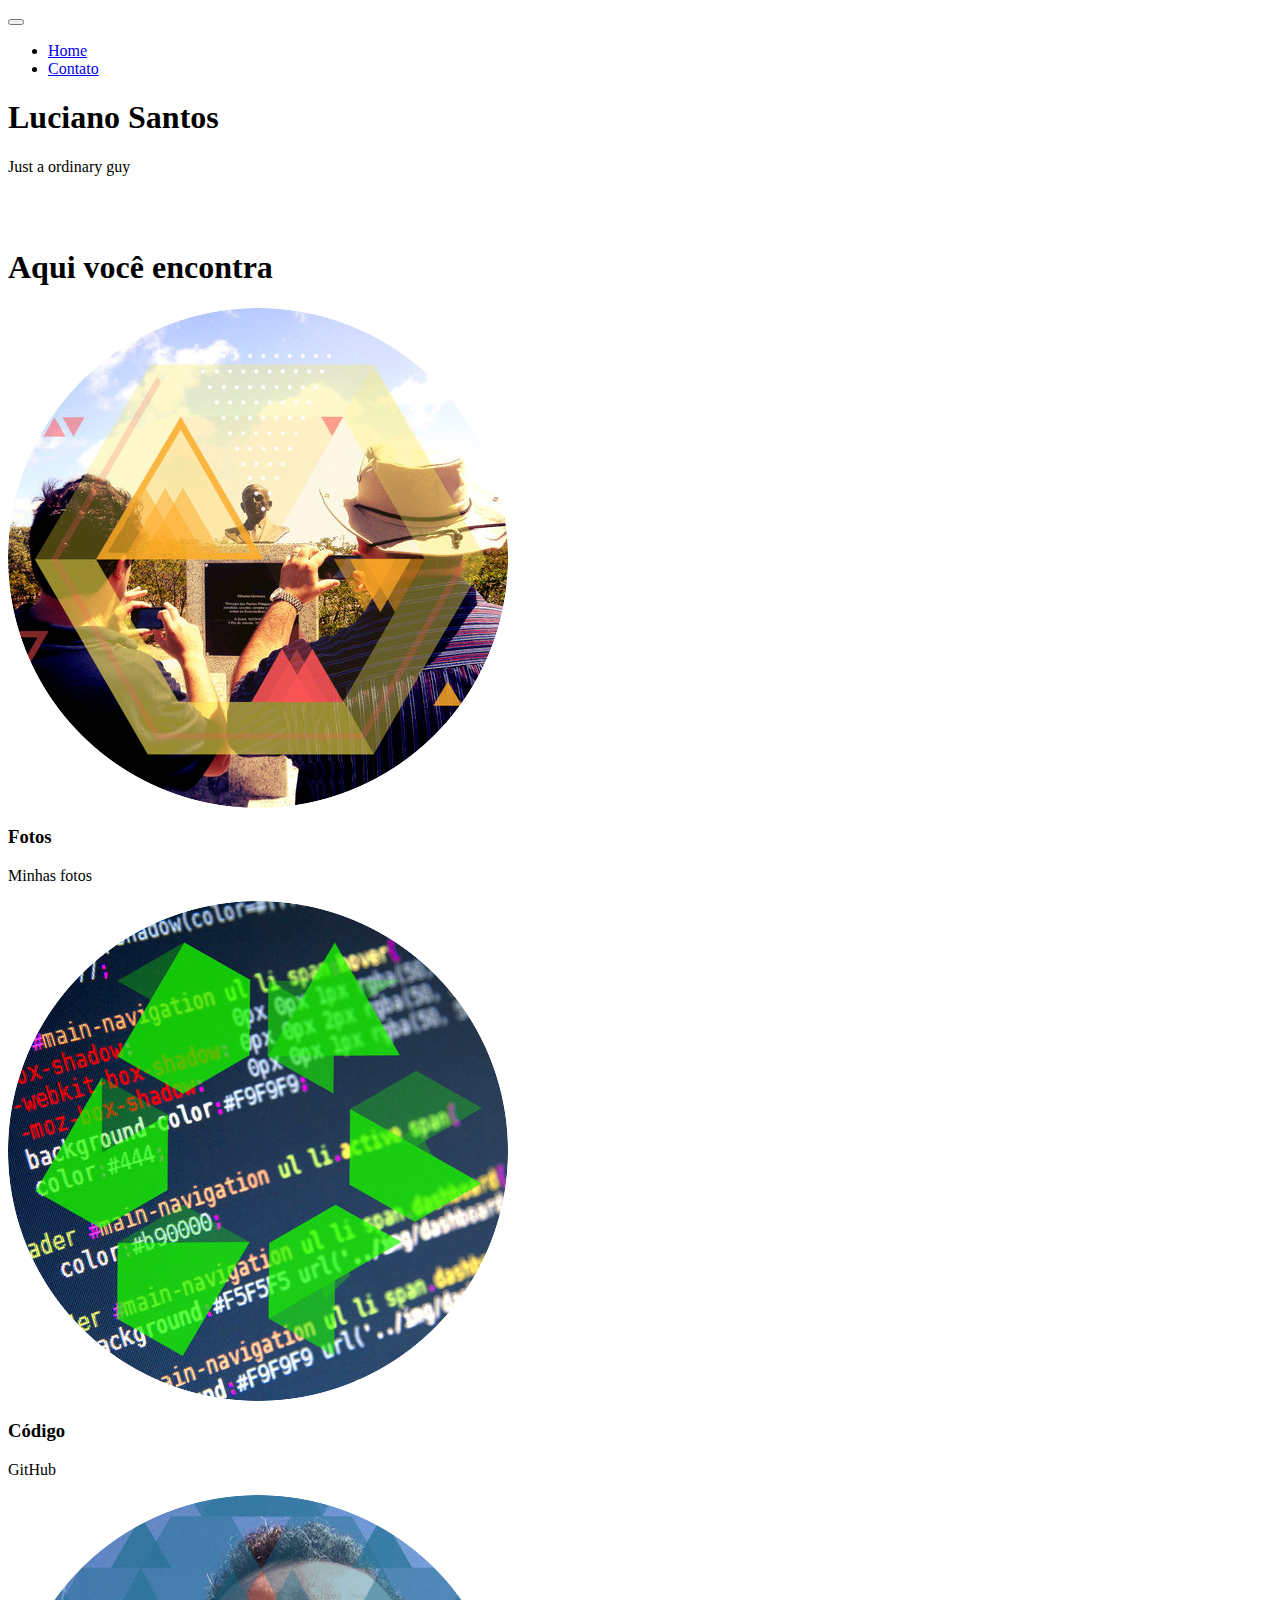
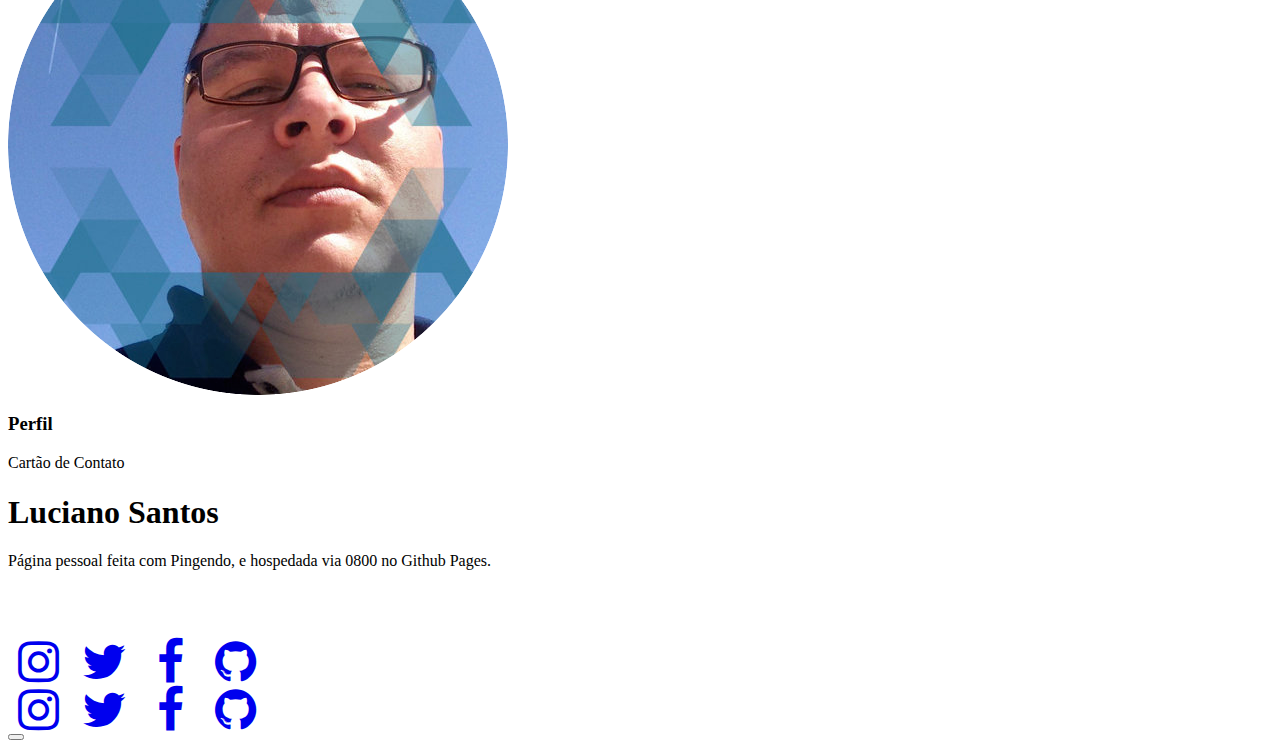
==== index.html @ 1c08dfc4 "Atualizando página" ====
<html><head>
        <meta name="keywords" content="code;html;html5;css3;css;coding;github">
        <meta name="description" content="Minha página pessoal no github">
        <title>GItuhub Pages - Luciano Santos</title>
        <meta charset="utf-8">
        <meta name="viewport" content="width=device-width, initial-scale=1">
        <script type="text/javascript" src="http://cdnjs.cloudflare.com/ajax/libs/jquery/2.0.3/jquery.min.js"></script>
        <script type="text/javascript" src="http://netdna.bootstrapcdn.com/bootstrap/3.3.4/js/bootstrap.min.js"></script>
        <link href="http://cdnjs.cloudflare.com/ajax/libs/font-awesome/4.3.0/css/font-awesome.min.css" rel="stylesheet" type="text/css">
        <link href="main.css" rel="stylesheet" type="text/css">
    </head><body>
        <div class="cover head" id="head-01">
            <div class="navbar navbar-default">
                <div class="container">
                    <div class="navbar-header">
                        <button type="button" class="navbar-toggle" data-toggle="collapse" data-target="#navbar-ex-collapse">
                            <span class="sr-only">Toggle navigation</span>
                            <span class="icon-bar"></span>
                            <span class="icon-bar"></span>
                            <span class="icon-bar"></span>
                        </button>
                        <a class="navbar-brand" href="#"><br></a>
                    </div>
                    <div class="collapse navbar-collapse" id="navbar-ex-collapse">
                        <ul class="nav navbar-nav navbar-right">
                            <li class="home-active" id="head-menu">
                                <a href="http://lucianosds.github.io" target=_self>Home</a>
                            </li>
                            <li id="menu-head" class="contato">
                                <a href="http://about.me/luciano_santos" target=_blank>Contato</a>
                            </li>
                        </ul>
                    </div>
                </div>
            </div>
            <div class="cover-image" style="background-image : url('imgs/head_banner.jpg')"></div>
            <div class="container">
                <div class="row">
                    <div class="col-md-12 text-center">
                        <h1>Luciano Santos</h1>
                        <p>Just a ordinary guy</p>
                        <br>
                        <br>
                    </div>
                </div>
            </div>
        </div>
        <div class="section">
            <div class="container">
                <div class="row">
                    <div class="col-md-12">
                        <h1 class="text-center">Aqui você encontra</h1>
                        <p class="text-center"></p>
                    </div>
                </div>
                <div class="row">
                    <div class="col-md-4">
			<a href="https://instagr.am/lucianosds">                        
			<img src="imgs/photo.png" class="center-block img-circle img-responsive" id="photo"></a>
                        <h3 class="text-center">Fotos</h3>
                        <p class="text-center">Minhas fotos</p>
                    </div>
                    <div class="col-md-4">
			<a href="https://lucianosds.github.io"> 
                        <img src="imgs/code.png" class="center-block img-circle img-responsive"></a>
                        <h3 class="text-center">Código</h3>
                        <p class="text-center">GitHub</p>
                    </div>
                    <div class="col-md-4">
                        <a href="https://about.me/luciano-santos"> 
			<img src="imgs/profile.png" class="center-block img-circle img-responsive"></a>
                        <h3 class="text-center">Perfil</h3>
                        <p class="text-center">Cartão de Contato</p>
                    </div>
                </div>
            </div>
        </div>
        <footer class="footer section" id="footer"> <div class="container"> <div class="row"> <div class="col-sm-6"> <h1>Luciano Santos</h1> <p contenteditable="true">Página pessoal feita com Pingendo, e hospedada via 0800 no Github Pages.</p></div>
	<div class="col-sm-6"> <p class="text-info text-right"> <br><br></p>
		<div class="row"> <div class="col-md-12 hidden-lg hidden-md hidden-sm text-left"> <a href="http://instagr.am/lucianosds"><i class="fa fa-3x fa-fw fa-instagram text-inverse"></i></a> <a href="http://twitter.com/lucianosds"><i class="fa fa-3x fa-fw fa-twitter text-inverse"></i></a> <a href="http://facebook.com/lucianosds"><i class="fa fa-3x fa-fw fa-facebook text-inverse"></i></a> <a href="http://lucianosds.github.io"><i class="fa fa-3x fa-fw fa-github text-inverse"></i></a> </div></div>
		<div class="row"> <div class="col-md-12 hidden-xs text-right"> <a href="http://instagr.am/lucianosds" class="footer"><i class="fa fa-3x fa-fw fa-instagram text-success"></i></a> <a href="http://twitter.com/lucianosds"><i class="fa fa-3x fa-fw fa-twitter text-success"></i></a> <a href="http://facebook.com/lucianosds"><i class="fa fa-3x fa-facebook fa-fw text-success"></i></a> <a href="http://lucianosds.github.io"><i class="fa fa-3x fa-fw fa-github text-success"></i></a> </div></div></div></div></div></footer><div class="cover">
            <div class="navbar navbar-default">
                <div class="container">
                    <div class="navbar-header">
                        <button type="button" class="navbar-toggle" data-toggle="collapse" data-target="#navbar-ex-collapse">
                            <span class="sr-only">Toggle navigation</span>
                            <span class="icon-bar"></span>
                            <span class="icon-bar"></span>
                            <span class="icon-bar"></span>
                        </button>
                    </div>
                    <div class="collapse navbar-collapse" id="navbar-ex-collapse">
                        <ul class="nav navbar-nav navbar-right"></ul>
                    </div>
                </div>
            </div>
            <div class="cover-image"></div>
        </div>
        <div class="section">
            <div class="container">
                <div class="row">
                    <div class="col-md-12"></div>
                </div>
            </div>
        </div>
    

</body></html>
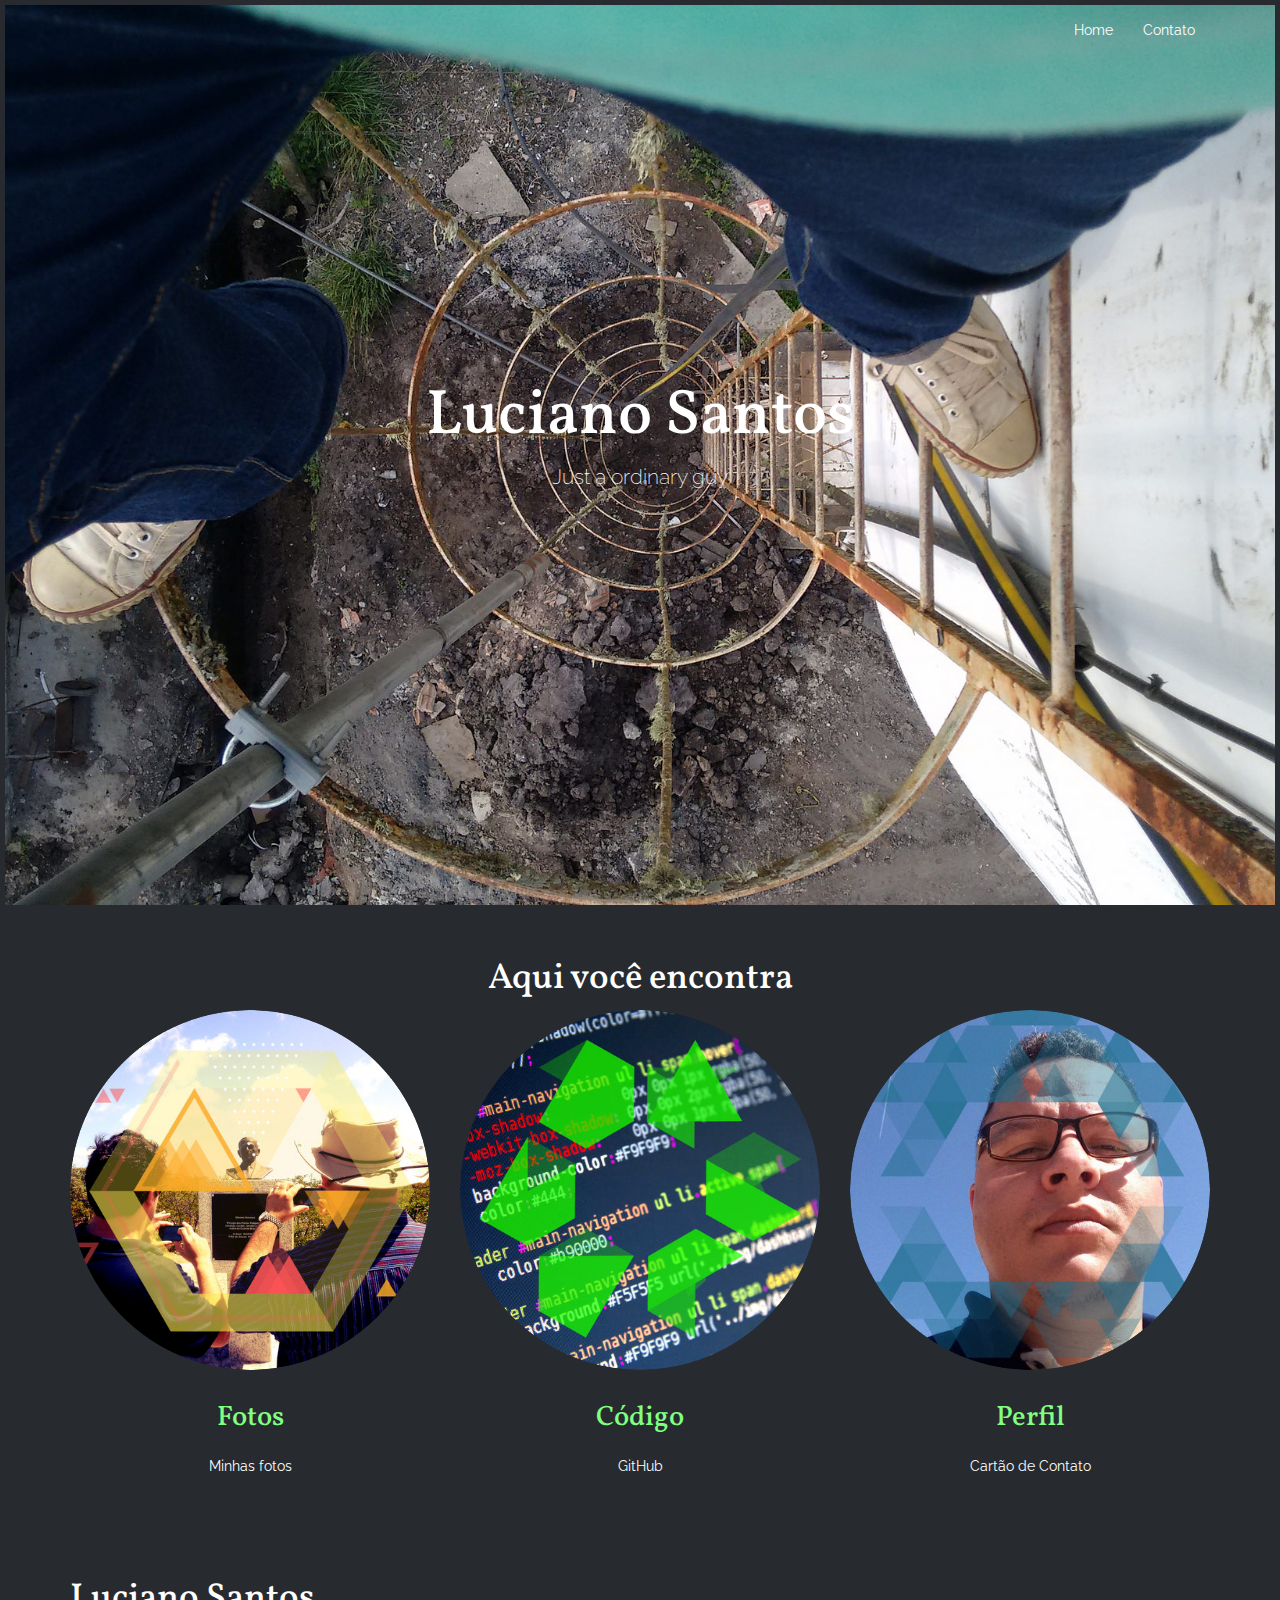
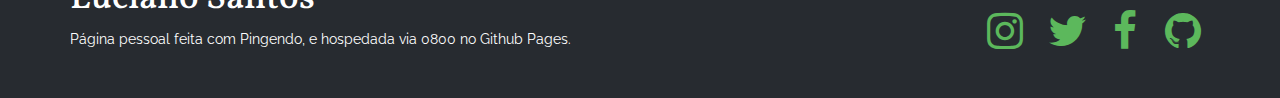
==== commit c1d6454a: "Atualizada  a index" ====
--- a/index.html
+++ b/index.html
@@ -24,10 +24,10 @@
                     <div class="collapse navbar-collapse" id="navbar-ex-collapse">
                         <ul class="nav navbar-nav navbar-right">
                             <li class="home-active" id="head-menu">
-                                <a href="http://lucianosds.github.io" target=_self>Home</a>
+                                <a href="http://lucianosds.github.io" target="_self">Home</a>
                             </li>
                             <li id="menu-head" class="contato">
-                                <a href="http://about.me/luciano_santos" target=_blank>Contato</a>
+                                <a href="http://about.me/luciano_santos" target="_blank">Contato</a>
                             </li>
                         </ul>
                     </div>
@@ -57,52 +57,32 @@
                     <div class="col-md-4">
 			<a href="https://instagr.am/lucianosds">                        
 			<img src="imgs/photo.png" class="center-block img-circle img-responsive" id="photo"></a>
-                        <h3 class="text-center">Fotos</h3>
+                        <h3 class="text-center body-h1" id="h1">Fotos</h3>
                         <p class="text-center">Minhas fotos</p>
                     </div>
                     <div class="col-md-4">
 			<a href="https://lucianosds.github.io"> 
                         <img src="imgs/code.png" class="center-block img-circle img-responsive"></a>
-                        <h3 class="text-center">Código</h3>
+                        <h3 class="text-center body-h1" id="h1">Código</h3>
                         <p class="text-center">GitHub</p>
                     </div>
                     <div class="col-md-4">
                         <a href="https://about.me/luciano-santos"> 
 			<img src="imgs/profile.png" class="center-block img-circle img-responsive"></a>
-                        <h3 class="text-center">Perfil</h3>
+                        <h3 class="text-center body-h1" id="h1">Perfil</h3>
                         <p class="text-center">Cartão de Contato</p>
                     </div>
                 </div>
             </div>
         </div>
-        <footer class="footer section" id="footer"> <div class="container"> <div class="row"> <div class="col-sm-6"> <h1>Luciano Santos</h1> <p contenteditable="true">Página pessoal feita com Pingendo, e hospedada via 0800 no Github Pages.</p></div>
+        
+        <div class="section">
+            <footer class="footer section" id="footer"> <div class="container"> <div class="row"> <div class="col-sm-6"> <h1>Luciano Santos</h1> <p>Página pessoal feita com Pingendo, e hospedada via 0800 no Github Pages.</p></div>
 	<div class="col-sm-6"> <p class="text-info text-right"> <br><br></p>
 		<div class="row"> <div class="col-md-12 hidden-lg hidden-md hidden-sm text-left"> <a href="http://instagr.am/lucianosds"><i class="fa fa-3x fa-fw fa-instagram text-inverse"></i></a> <a href="http://twitter.com/lucianosds"><i class="fa fa-3x fa-fw fa-twitter text-inverse"></i></a> <a href="http://facebook.com/lucianosds"><i class="fa fa-3x fa-fw fa-facebook text-inverse"></i></a> <a href="http://lucianosds.github.io"><i class="fa fa-3x fa-fw fa-github text-inverse"></i></a> </div></div>
-		<div class="row"> <div class="col-md-12 hidden-xs text-right"> <a href="http://instagr.am/lucianosds" class="footer"><i class="fa fa-3x fa-fw fa-instagram text-success"></i></a> <a href="http://twitter.com/lucianosds"><i class="fa fa-3x fa-fw fa-twitter text-success"></i></a> <a href="http://facebook.com/lucianosds"><i class="fa fa-3x fa-facebook fa-fw text-success"></i></a> <a href="http://lucianosds.github.io"><i class="fa fa-3x fa-fw fa-github text-success"></i></a> </div></div></div></div></div></footer><div class="cover">
-            <div class="navbar navbar-default">
-                <div class="container">
-                    <div class="navbar-header">
-                        <button type="button" class="navbar-toggle" data-toggle="collapse" data-target="#navbar-ex-collapse">
-                            <span class="sr-only">Toggle navigation</span>
-                            <span class="icon-bar"></span>
-                            <span class="icon-bar"></span>
-                            <span class="icon-bar"></span>
-                        </button>
-                    </div>
-                    <div class="collapse navbar-collapse" id="navbar-ex-collapse">
-                        <ul class="nav navbar-nav navbar-right"></ul>
-                    </div>
-                </div>
-            </div>
-            <div class="cover-image"></div>
-        </div>
-        <div class="section">
-            <div class="container">
-                <div class="row">
-                    <div class="col-md-12"></div>
-                </div>
-            </div>
+		<div class="row"> <div class="col-md-12 hidden-xs text-right"> <a href="http://instagr.am/lucianosds" class="footer"><i class="fa fa-3x fa-fw fa-instagram text-success"></i></a> <a href="http://twitter.com/lucianosds"><i class="fa fa-3x fa-fw fa-twitter text-success"></i></a> <a href="http://facebook.com/lucianosds"><i class="fa fa-3x fa-facebook fa-fw text-success"></i></a> <a href="http://lucianosds.github.io"><i class="fa fa-3x fa-fw fa-github text-success"></i></a> </div></div></div></div></div></footer>
         </div>
     
 
-</body></html>
+
+</body></html>--- a/main.css
+++ b/main.css
@@ -0,0 +1,6800 @@
+@import url('https://fonts.googleapis.com/css?family=Vollkorn|Raleway');
+/*!
+ * Default theme for Pingendo 
+ * Homepage: http://pingendo.com  
+ * Copyright 2015 Pingendo 
+ * Licensed under MIT 
+ * Based on Bootstrap v3.3.4
+*/
+/* Add custom CSS classes here 
+ * 
+ * img {
+ *   box-shadow : 0px 0px 10px black !important;
+ * }
+*/
+/*! normalize.css v3.0.2 | MIT License | git.io/normalize */
+html {
+  font-family: sans-serif;
+  -ms-text-size-adjust: 100%;
+  -webkit-text-size-adjust: 100%;
+}
+body {
+  margin: 0;
+}
+article,
+aside,
+details,
+figcaption,
+figure,
+footer,
+header,
+hgroup,
+main,
+menu,
+nav,
+section,
+summary {
+  display: block;
+}
+audio,
+canvas,
+progress,
+video {
+  display: inline-block;
+  vertical-align: baseline;
+}
+audio:not([controls]) {
+  display: none;
+  height: 0;
+}
+[hidden],
+template {
+  display: none;
+}
+a {
+  background-color: transparent;
+}
+a:active,
+a:hover {
+  outline: 0;
+}
+abbr[title] {
+  border-bottom: 1px dotted;
+}
+b,
+strong {
+  font-weight: bold;
+}
+dfn {
+  font-style: italic;
+}
+h1 {
+  font-size: 2em;
+  margin: 0.67em 0;
+}
+mark {
+  background: #ff0;
+  color: #000;
+}
+small {
+  font-size: 80%;
+}
+sub,
+sup {
+  font-size: 75%;
+  line-height: 0;
+  position: relative;
+  vertical-align: baseline;
+}
+sup {
+  top: -0.5em;
+}
+sub {
+  bottom: -0.25em;
+}
+img {
+  border: 0;
+}
+svg:not(:root) {
+  overflow: hidden;
+}
+figure {
+  margin: 1em 40px;
+}
+hr {
+  -moz-box-sizing: content-box;
+  box-sizing: content-box;
+  height: 0;
+}
+pre {
+  overflow: auto;
+}
+code,
+kbd,
+pre,
+samp {
+  font-family: monospace, monospace;
+  font-size: 1em;
+}
+button,
+input,
+optgroup,
+select,
+textarea {
+  color: inherit;
+  font: inherit;
+  margin: 0;
+}
+button {
+  overflow: visible;
+}
+button,
+select {
+  text-transform: none;
+}
+button,
+html input[type="button"],
+input[type="reset"],
+input[type="submit"] {
+  -webkit-appearance: button;
+  cursor: pointer;
+}
+button[disabled],
+html input[disabled] {
+  cursor: default;
+}
+button::-moz-focus-inner,
+input::-moz-focus-inner {
+  border: 0;
+  padding: 0;
+}
+input {
+  line-height: normal;
+}
+input[type="checkbox"],
+input[type="radio"] {
+  box-sizing: border-box;
+  padding: 0;
+}
+input[type="number"]::-webkit-inner-spin-button,
+input[type="number"]::-webkit-outer-spin-button {
+  height: auto;
+}
+input[type="search"] {
+  -webkit-appearance: textfield;
+  -moz-box-sizing: content-box;
+  -webkit-box-sizing: content-box;
+  box-sizing: content-box;
+}
+input[type="search"]::-webkit-search-cancel-button,
+input[type="search"]::-webkit-search-decoration {
+  -webkit-appearance: none;
+}
+fieldset {
+  border: 1px solid #c0c0c0;
+  margin: 0 2px;
+  padding: 0.35em 0.625em 0.75em;
+}
+legend {
+  border: 0;
+  padding: 0;
+}
+textarea {
+  overflow: auto;
+}
+optgroup {
+  font-weight: bold;
+}
+table {
+  border-collapse: collapse;
+  border-spacing: 0;
+}
+td,
+th {
+  padding: 0;
+}
+/*! Source: https://github.com/h5bp/html5-boilerplate/blob/master/src/css/main.css */
+@media print {
+  *,
+  *:before,
+  *:after {
+    background: transparent !important;
+    color: #000 !important;
+    box-shadow: none !important;
+    text-shadow: none !important;
+  }
+  a,
+  a:visited {
+    text-decoration: underline;
+  }
+  a[href]:after {
+    content: " (" attr(href) ")";
+  }
+  abbr[title]:after {
+    content: " (" attr(title) ")";
+  }
+  a[href^="#"]:after,
+  a[href^="javascript:"]:after {
+    content: "";
+  }
+  pre,
+  blockquote {
+    border: 1px solid #999;
+    page-break-inside: avoid;
+  }
+  thead {
+    display: table-header-group;
+  }
+  tr,
+  img {
+    page-break-inside: avoid;
+  }
+  img {
+    max-width: 100% !important;
+  }
+  p,
+  h2,
+  h3 {
+    orphans: 3;
+    widows: 3;
+  }
+  h2,
+  h3 {
+    page-break-after: avoid;
+  }
+  select {
+    background: #fff !important;
+  }
+  .navbar {
+    display: none;
+  }
+  .btn > .caret,
+  .dropup > .btn > .caret {
+    border-top-color: #000 !important;
+  }
+  .label {
+    border: 1px solid #000;
+  }
+  .table {
+    border-collapse: collapse !important;
+  }
+  .table td,
+  .table th {
+    background-color: #fff !important;
+  }
+  .table-bordered th,
+  .table-bordered td {
+    border: 1px solid #ddd !important;
+  }
+}
+@font-face {
+  font-family: 'Glyphicons Halflings';
+  src: url('../fonts/glyphicons-halflings-regular.eot');
+  src: url('../fonts/glyphicons-halflings-regular.eot?#iefix') format('embedded-opentype'), url('../fonts/glyphicons-halflings-regular.woff2') format('woff2'), url('../fonts/glyphicons-halflings-regular.woff') format('woff'), url('../fonts/glyphicons-halflings-regular.ttf') format('truetype'), url('../fonts/glyphicons-halflings-regular.svg#glyphicons_halflingsregular') format('svg');
+}
+.glyphicon {
+  position: relative;
+  top: 1px;
+  display: inline-block;
+  font-family: 'Glyphicons Halflings';
+  font-style: normal;
+  font-weight: normal;
+  line-height: 1;
+  -webkit-font-smoothing: antialiased;
+  -moz-osx-font-smoothing: grayscale;
+}
+.glyphicon-asterisk:before {
+  content: "\2a";
+}
+.glyphicon-plus:before {
+  content: "\2b";
+}
+.glyphicon-euro:before,
+.glyphicon-eur:before {
+  content: "\20ac";
+}
+.glyphicon-minus:before {
+  content: "\2212";
+}
+.glyphicon-cloud:before {
+  content: "\2601";
+}
+.glyphicon-envelope:before {
+  content: "\2709";
+}
+.glyphicon-pencil:before {
+  content: "\270f";
+}
+.glyphicon-glass:before {
+  content: "\e001";
+}
+.glyphicon-music:before {
+  content: "\e002";
+}
+.glyphicon-search:before {
+  content: "\e003";
+}
+.glyphicon-heart:before {
+  content: "\e005";
+}
+.glyphicon-star:before {
+  content: "\e006";
+}
+.glyphicon-star-empty:before {
+  content: "\e007";
+}
+.glyphicon-user:before {
+  content: "\e008";
+}
+.glyphicon-film:before {
+  content: "\e009";
+}
+.glyphicon-th-large:before {
+  content: "\e010";
+}
+.glyphicon-th:before {
+  content: "\e011";
+}
+.glyphicon-th-list:before {
+  content: "\e012";
+}
+.glyphicon-ok:before {
+  content: "\e013";
+}
+.glyphicon-remove:before {
+  content: "\e014";
+}
+.glyphicon-zoom-in:before {
+  content: "\e015";
+}
+.glyphicon-zoom-out:before {
+  content: "\e016";
+}
+.glyphicon-off:before {
+  content: "\e017";
+}
+.glyphicon-signal:before {
+  content: "\e018";
+}
+.glyphicon-cog:before {
+  content: "\e019";
+}
+.glyphicon-trash:before {
+  content: "\e020";
+}
+.glyphicon-home:before {
+  content: "\e021";
+}
+.glyphicon-file:before {
+  content: "\e022";
+}
+.glyphicon-time:before {
+  content: "\e023";
+}
+.glyphicon-road:before {
+  content: "\e024";
+}
+.glyphicon-download-alt:before {
+  content: "\e025";
+}
+.glyphicon-download:before {
+  content: "\e026";
+}
+.glyphicon-upload:before {
+  content: "\e027";
+}
+.glyphicon-inbox:before {
+  content: "\e028";
+}
+.glyphicon-play-circle:before {
+  content: "\e029";
+}
+.glyphicon-repeat:before {
+  content: "\e030";
+}
+.glyphicon-refresh:before {
+  content: "\e031";
+}
+.glyphicon-list-alt:before {
+  content: "\e032";
+}
+.glyphicon-lock:before {
+  content: "\e033";
+}
+.glyphicon-flag:before {
+  content: "\e034";
+}
+.glyphicon-headphones:before {
+  content: "\e035";
+}
+.glyphicon-volume-off:before {
+  content: "\e036";
+}
+.glyphicon-volume-down:before {
+  content: "\e037";
+}
+.glyphicon-volume-up:before {
+  content: "\e038";
+}
+.glyphicon-qrcode:before {
+  content: "\e039";
+}
+.glyphicon-barcode:before {
+  content: "\e040";
+}
+.glyphicon-tag:before {
+  content: "\e041";
+}
+.glyphicon-tags:before {
+  content: "\e042";
+}
+.glyphicon-book:before {
+  content: "\e043";
+}
+.glyphicon-bookmark:before {
+  content: "\e044";
+}
+.glyphicon-print:before {
+  content: "\e045";
+}
+.glyphicon-camera:before {
+  content: "\e046";
+}
+.glyphicon-font:before {
+  content: "\e047";
+}
+.glyphicon-bold:before {
+  content: "\e048";
+}
+.glyphicon-italic:before {
+  content: "\e049";
+}
+.glyphicon-text-height:before {
+  content: "\e050";
+}
+.glyphicon-text-width:before {
+  content: "\e051";
+}
+.glyphicon-align-left:before {
+  content: "\e052";
+}
+.glyphicon-align-center:before {
+  content: "\e053";
+}
+.glyphicon-align-right:before {
+  content: "\e054";
+}
+.glyphicon-align-justify:before {
+  content: "\e055";
+}
+.glyphicon-list:before {
+  content: "\e056";
+}
+.glyphicon-indent-left:before {
+  content: "\e057";
+}
+.glyphicon-indent-right:before {
+  content: "\e058";
+}
+.glyphicon-facetime-video:before {
+  content: "\e059";
+}
+.glyphicon-picture:before {
+  content: "\e060";
+}
+.glyphicon-map-marker:before {
+  content: "\e062";
+}
+.glyphicon-adjust:before {
+  content: "\e063";
+}
+.glyphicon-tint:before {
+  content: "\e064";
+}
+.glyphicon-edit:before {
+  content: "\e065";
+}
+.glyphicon-share:before {
+  content: "\e066";
+}
+.glyphicon-check:before {
+  content: "\e067";
+}
+.glyphicon-move:before {
+  content: "\e068";
+}
+.glyphicon-step-backward:before {
+  content: "\e069";
+}
+.glyphicon-fast-backward:before {
+  content: "\e070";
+}
+.glyphicon-backward:before {
+  content: "\e071";
+}
+.glyphicon-play:before {
+  content: "\e072";
+}
+.glyphicon-pause:before {
+  content: "\e073";
+}
+.glyphicon-stop:before {
+  content: "\e074";
+}
+.glyphicon-forward:before {
+  content: "\e075";
+}
+.glyphicon-fast-forward:before {
+  content: "\e076";
+}
+.glyphicon-step-forward:before {
+  content: "\e077";
+}
+.glyphicon-eject:before {
+  content: "\e078";
+}
+.glyphicon-chevron-left:before {
+  content: "\e079";
+}
+.glyphicon-chevron-right:before {
+  content: "\e080";
+}
+.glyphicon-plus-sign:before {
+  content: "\e081";
+}
+.glyphicon-minus-sign:before {
+  content: "\e082";
+}
+.glyphicon-remove-sign:before {
+  content: "\e083";
+}
+.glyphicon-ok-sign:before {
+  content: "\e084";
+}
+.glyphicon-question-sign:before {
+  content: "\e085";
+}
+.glyphicon-info-sign:before {
+  content: "\e086";
+}
+.glyphicon-screenshot:before {
+  content: "\e087";
+}
+.glyphicon-remove-circle:before {
+  content: "\e088";
+}
+.glyphicon-ok-circle:before {
+  content: "\e089";
+}
+.glyphicon-ban-circle:before {
+  content: "\e090";
+}
+.glyphicon-arrow-left:before {
+  content: "\e091";
+}
+.glyphicon-arrow-right:before {
+  content: "\e092";
+}
+.glyphicon-arrow-up:before {
+  content: "\e093";
+}
+.glyphicon-arrow-down:before {
+  content: "\e094";
+}
+.glyphicon-share-alt:before {
+  content: "\e095";
+}
+.glyphicon-resize-full:before {
+  content: "\e096";
+}
+.glyphicon-resize-small:before {
+  content: "\e097";
+}
+.glyphicon-exclamation-sign:before {
+  content: "\e101";
+}
+.glyphicon-gift:before {
+  content: "\e102";
+}
+.glyphicon-leaf:before {
+  content: "\e103";
+}
+.glyphicon-fire:before {
+  content: "\e104";
+}
+.glyphicon-eye-open:before {
+  content: "\e105";
+}
+.glyphicon-eye-close:before {
+  content: "\e106";
+}
+.glyphicon-warning-sign:before {
+  content: "\e107";
+}
+.glyphicon-plane:before {
+  content: "\e108";
+}
+.glyphicon-calendar:before {
+  content: "\e109";
+}
+.glyphicon-random:before {
+  content: "\e110";
+}
+.glyphicon-comment:before {
+  content: "\e111";
+}
+.glyphicon-magnet:before {
+  content: "\e112";
+}
+.glyphicon-chevron-up:before {
+  content: "\e113";
+}
+.glyphicon-chevron-down:before {
+  content: "\e114";
+}
+.glyphicon-retweet:before {
+  content: "\e115";
+}
+.glyphicon-shopping-cart:before {
+  content: "\e116";
+}
+.glyphicon-folder-close:before {
+  content: "\e117";
+}
+.glyphicon-folder-open:before {
+  content: "\e118";
+}
+.glyphicon-resize-vertical:before {
+  content: "\e119";
+}
+.glyphicon-resize-horizontal:before {
+  content: "\e120";
+}
+.glyphicon-hdd:before {
+  content: "\e121";
+}
+.glyphicon-bullhorn:before {
+  content: "\e122";
+}
+.glyphicon-bell:before {
+  content: "\e123";
+}
+.glyphicon-certificate:before {
+  content: "\e124";
+}
+.glyphicon-thumbs-up:before {
+  content: "\e125";
+}
+.glyphicon-thumbs-down:before {
+  content: "\e126";
+}
+.glyphicon-hand-right:before {
+  content: "\e127";
+}
+.glyphicon-hand-left:before {
+  content: "\e128";
+}
+.glyphicon-hand-up:before {
+  content: "\e129";
+}
+.glyphicon-hand-down:before {
+  content: "\e130";
+}
+.glyphicon-circle-arrow-right:before {
+  content: "\e131";
+}
+.glyphicon-circle-arrow-left:before {
+  content: "\e132";
+}
+.glyphicon-circle-arrow-up:before {
+  content: "\e133";
+}
+.glyphicon-circle-arrow-down:before {
+  content: "\e134";
+}
+.glyphicon-globe:before {
+  content: "\e135";
+}
+.glyphicon-wrench:before {
+  content: "\e136";
+}
+.glyphicon-tasks:before {
+  content: "\e137";
+}
+.glyphicon-filter:before {
+  content: "\e138";
+}
+.glyphicon-briefcase:before {
+  content: "\e139";
+}
+.glyphicon-fullscreen:before {
+  content: "\e140";
+}
+.glyphicon-dashboard:before {
+  content: "\e141";
+}
+.glyphicon-paperclip:before {
+  content: "\e142";
+}
+.glyphicon-heart-empty:before {
+  content: "\e143";
+}
+.glyphicon-link:before {
+  content: "\e144";
+}
+.glyphicon-phone:before {
+  content: "\e145";
+}
+.glyphicon-pushpin:before {
+  content: "\e146";
+}
+.glyphicon-usd:before {
+  content: "\e148";
+}
+.glyphicon-gbp:before {
+  content: "\e149";
+}
+.glyphicon-sort:before {
+  content: "\e150";
+}
+.glyphicon-sort-by-alphabet:before {
+  content: "\e151";
+}
+.glyphicon-sort-by-alphabet-alt:before {
+  content: "\e152";
+}
+.glyphicon-sort-by-order:before {
+  content: "\e153";
+}
+.glyphicon-sort-by-order-alt:before {
+  content: "\e154";
+}
+.glyphicon-sort-by-attributes:before {
+  content: "\e155";
+}
+.glyphicon-sort-by-attributes-alt:before {
+  content: "\e156";
+}
+.glyphicon-unchecked:before {
+  content: "\e157";
+}
+.glyphicon-expand:before {
+  content: "\e158";
+}
+.glyphicon-collapse-down:before {
+  content: "\e159";
+}
+.glyphicon-collapse-up:before {
+  content: "\e160";
+}
+.glyphicon-log-in:before {
+  content: "\e161";
+}
+.glyphicon-flash:before {
+  content: "\e162";
+}
+.glyphicon-log-out:before {
+  content: "\e163";
+}
+.glyphicon-new-window:before {
+  content: "\e164";
+}
+.glyphicon-record:before {
+  content: "\e165";
+}
+.glyphicon-save:before {
+  content: "\e166";
+}
+.glyphicon-open:before {
+  content: "\e167";
+}
+.glyphicon-saved:before {
+  content: "\e168";
+}
+.glyphicon-import:before {
+  content: "\e169";
+}
+.glyphicon-export:before {
+  content: "\e170";
+}
+.glyphicon-send:before {
+  content: "\e171";
+}
+.glyphicon-floppy-disk:before {
+  content: "\e172";
+}
+.glyphicon-floppy-saved:before {
+  content: "\e173";
+}
+.glyphicon-floppy-remove:before {
+  content: "\e174";
+}
+.glyphicon-floppy-save:before {
+  content: "\e175";
+}
+.glyphicon-floppy-open:before {
+  content: "\e176";
+}
+.glyphicon-credit-card:before {
+  content: "\e177";
+}
+.glyphicon-transfer:before {
+  content: "\e178";
+}
+.glyphicon-cutlery:before {
+  content: "\e179";
+}
+.glyphicon-header:before {
+  content: "\e180";
+}
+.glyphicon-compressed:before {
+  content: "\e181";
+}
+.glyphicon-earphone:before {
+  content: "\e182";
+}
+.glyphicon-phone-alt:before {
+  content: "\e183";
+}
+.glyphicon-tower:before {
+  content: "\e184";
+}
+.glyphicon-stats:before {
+  content: "\e185";
+}
+.glyphicon-sd-video:before {
+  content: "\e186";
+}
+.glyphicon-hd-video:before {
+  content: "\e187";
+}
+.glyphicon-subtitles:before {
+  content: "\e188";
+}
+.glyphicon-sound-stereo:before {
+  content: "\e189";
+}
+.glyphicon-sound-dolby:before {
+  content: "\e190";
+}
+.glyphicon-sound-5-1:before {
+  content: "\e191";
+}
+.glyphicon-sound-6-1:before {
+  content: "\e192";
+}
+.glyphicon-sound-7-1:before {
+  content: "\e193";
+}
+.glyphicon-copyright-mark:before {
+  content: "\e194";
+}
+.glyphicon-registration-mark:before {
+  content: "\e195";
+}
+.glyphicon-cloud-download:before {
+  content: "\e197";
+}
+.glyphicon-cloud-upload:before {
+  content: "\e198";
+}
+.glyphicon-tree-conifer:before {
+  content: "\e199";
+}
+.glyphicon-tree-deciduous:before {
+  content: "\e200";
+}
+.glyphicon-cd:before {
+  content: "\e201";
+}
+.glyphicon-save-file:before {
+  content: "\e202";
+}
+.glyphicon-open-file:before {
+  content: "\e203";
+}
+.glyphicon-level-up:before {
+  content: "\e204";
+}
+.glyphicon-copy:before {
+  content: "\e205";
+}
+.glyphicon-paste:before {
+  content: "\e206";
+}
+.glyphicon-alert:before {
+  content: "\e209";
+}
+.glyphicon-equalizer:before {
+  content: "\e210";
+}
+.glyphicon-king:before {
+  content: "\e211";
+}
+.glyphicon-queen:before {
+  content: "\e212";
+}
+.glyphicon-pawn:before {
+  content: "\e213";
+}
+.glyphicon-bishop:before {
+  content: "\e214";
+}
+.glyphicon-knight:before {
+  content: "\e215";
+}
+.glyphicon-baby-formula:before {
+  content: "\e216";
+}
+.glyphicon-tent:before {
+  content: "\26fa";
+}
+.glyphicon-blackboard:before {
+  content: "\e218";
+}
+.glyphicon-bed:before {
+  content: "\e219";
+}
+.glyphicon-apple:before {
+  content: "\f8ff";
+}
+.glyphicon-erase:before {
+  content: "\e221";
+}
+.glyphicon-hourglass:before {
+  content: "\231b";
+}
+.glyphicon-lamp:before {
+  content: "\e223";
+}
+.glyphicon-duplicate:before {
+  content: "\e224";
+}
+.glyphicon-piggy-bank:before {
+  content: "\e225";
+}
+.glyphicon-scissors:before {
+  content: "\e226";
+}
+.glyphicon-bitcoin:before {
+  content: "\e227";
+}
+.glyphicon-btc:before {
+  content: "\e227";
+}
+.glyphicon-xbt:before {
+  content: "\e227";
+}
+.glyphicon-yen:before {
+  content: "\00a5";
+}
+.glyphicon-jpy:before {
+  content: "\00a5";
+}
+.glyphicon-ruble:before {
+  content: "\20bd";
+}
+.glyphicon-rub:before {
+  content: "\20bd";
+}
+.glyphicon-scale:before {
+  content: "\e230";
+}
+.glyphicon-ice-lolly:before {
+  content: "\e231";
+}
+.glyphicon-ice-lolly-tasted:before {
+  content: "\e232";
+}
+.glyphicon-education:before {
+  content: "\e233";
+}
+.glyphicon-option-horizontal:before {
+  content: "\e234";
+}
+.glyphicon-option-vertical:before {
+  content: "\e235";
+}
+.glyphicon-menu-hamburger:before {
+  content: "\e236";
+}
+.glyphicon-modal-window:before {
+  content: "\e237";
+}
+.glyphicon-oil:before {
+  content: "\e238";
+}
+.glyphicon-grain:before {
+  content: "\e239";
+}
+.glyphicon-sunglasses:before {
+  content: "\e240";
+}
+.glyphicon-text-size:before {
+  content: "\e241";
+}
+.glyphicon-text-color:before {
+  content: "\e242";
+}
+.glyphicon-text-background:before {
+  content: "\e243";
+}
+.glyphicon-object-align-top:before {
+  content: "\e244";
+}
+.glyphicon-object-align-bottom:before {
+  content: "\e245";
+}
+.glyphicon-object-align-horizontal:before {
+  content: "\e246";
+}
+.glyphicon-object-align-left:before {
+  content: "\e247";
+}
+.glyphicon-object-align-vertical:before {
+  content: "\e248";
+}
+.glyphicon-object-align-right:before {
+  content: "\e249";
+}
+.glyphicon-triangle-right:before {
+  content: "\e250";
+}
+.glyphicon-triangle-left:before {
+  content: "\e251";
+}
+.glyphicon-triangle-bottom:before {
+  content: "\e252";
+}
+.glyphicon-triangle-top:before {
+  content: "\e253";
+}
+.glyphicon-console:before {
+  content: "\e254";
+}
+.glyphicon-superscript:before {
+  content: "\e255";
+}
+.glyphicon-subscript:before {
+  content: "\e256";
+}
+.glyphicon-menu-left:before {
+  content: "\e257";
+}
+.glyphicon-menu-right:before {
+  content: "\e258";
+}
+.glyphicon-menu-down:before {
+  content: "\e259";
+}
+.glyphicon-menu-up:before {
+  content: "\e260";
+}
+* {
+  -webkit-box-sizing: border-box;
+  -moz-box-sizing: border-box;
+  box-sizing: border-box;
+}
+*:before,
+*:after {
+  -webkit-box-sizing: border-box;
+  -moz-box-sizing: border-box;
+  box-sizing: border-box;
+}
+html {
+  font-size: 10px;
+  -webkit-tap-highlight-color: rgba(0, 0, 0, 0);
+}
+body {
+  font-family: Raleway;
+  font-size: 14px;
+  line-height: 1.42857143;
+  color: #ffffff;
+  background-color: #272b30;
+}
+input,
+button,
+select,
+textarea {
+  font-family: inherit;
+  font-size: inherit;
+  line-height: inherit;
+}
+a {
+  color: #ff851b;
+  text-decoration: none;
+}
+a:hover,
+a:focus {
+  color: #ce6000;
+  text-decoration: underline;
+}
+a:focus {
+  outline: thin dotted;
+  outline: 5px auto -webkit-focus-ring-color;
+  outline-offset: -2px;
+}
+figure {
+  margin: 0;
+}
+img {
+  vertical-align: middle;
+}
+.img-responsive,
+.thumbnail > img,
+.thumbnail a > img,
+.carousel-inner > .item > img,
+.carousel-inner > .item > a > img {
+  display: block;
+  max-width: 100%;
+  height: auto;
+}
+.img-rounded {
+  border-radius: 5px;
+}
+.img-thumbnail {
+  padding: 4px;
+  line-height: 1.42857143;
+  background-color: #272b30;
+  border: 1px solid #dddddd;
+  border-radius: 4px;
+  -webkit-transition: all 0.2s ease-in-out;
+  -o-transition: all 0.2s ease-in-out;
+  transition: all 0.2s ease-in-out;
+  display: inline-block;
+  max-width: 100%;
+  height: auto;
+}
+.img-circle {
+  border-radius: 50%;
+}
+hr {
+  margin-top: 20px;
+  margin-bottom: 20px;
+  border: 0;
+  border-top: 1px solid #eeeeee;
+}
+.sr-only {
+  position: absolute;
+  width: 1px;
+  height: 1px;
+  margin: -1px;
+  padding: 0;
+  overflow: hidden;
+  clip: rect(0, 0, 0, 0);
+  border: 0;
+}
+.sr-only-focusable:active,
+.sr-only-focusable:focus {
+  position: static;
+  width: auto;
+  height: auto;
+  margin: 0;
+  overflow: visible;
+  clip: auto;
+}
+[role="button"] {
+  cursor: pointer;
+}
+h1,
+h2,
+h3,
+h4,
+h5,
+h6,
+.h1,
+.h2,
+.h3,
+.h4,
+.h5,
+.h6 {
+  font-family: Vollkorn;
+  font-weight: 500;
+  line-height: 1.1;
+  color: inherit;
+}
+h1 small,
+h2 small,
+h3 small,
+h4 small,
+h5 small,
+h6 small,
+.h1 small,
+.h2 small,
+.h3 small,
+.h4 small,
+.h5 small,
+.h6 small,
+h1 .small,
+h2 .small,
+h3 .small,
+h4 .small,
+h5 .small,
+h6 .small,
+.h1 .small,
+.h2 .small,
+.h3 .small,
+.h4 .small,
+.h5 .small,
+.h6 .small {
+  font-weight: normal;
+  line-height: 1;
+  color: #777777;
+}
+h1,
+.h1,
+h2,
+.h2,
+h3,
+.h3 {
+  margin-top: 20px;
+  margin-bottom: 10px;
+}
+h1 small,
+.h1 small,
+h2 small,
+.h2 small,
+h3 small,
+.h3 small,
+h1 .small,
+.h1 .small,
+h2 .small,
+.h2 .small,
+h3 .small,
+.h3 .small {
+  font-size: 65%;
+}
+h4,
+.h4,
+h5,
+.h5,
+h6,
+.h6 {
+  margin-top: 10px;
+  margin-bottom: 10px;
+}
+h4 small,
+.h4 small,
+h5 small,
+.h5 small,
+h6 small,
+.h6 small,
+h4 .small,
+.h4 .small,
+h5 .small,
+.h5 .small,
+h6 .small,
+.h6 .small {
+  font-size: 75%;
+}
+h1,
+.h1 {
+  font-size: 36px;
+}
+h2,
+.h2 {
+  font-size: 30px;
+}
+h3,
+.h3 {
+  font-size: 24px;
+}
+h4,
+.h4 {
+  font-size: 18px;
+}
+h5,
+.h5 {
+  font-size: 14px;
+}
+h6,
+.h6 {
+  font-size: 12px;
+}
+p {
+  margin: 0 0 10px;
+}
+.lead {
+  margin-bottom: 20px;
+  font-size: 16px;
+  font-weight: 300;
+  line-height: 1.4;
+}
+@media (min-width: 768px) {
+  .lead {
+    font-size: 21px;
+  }
+}
+small,
+.small {
+  font-size: 85%;
+}
+mark,
+.mark {
+  background-color: #f8d9ac;
+  padding: .2em;
+}
+.text-left {
+  text-align: left;
+}
+.text-right {
+  text-align: right;
+}
+.text-center {
+  text-align: center;
+}
+.text-justify {
+  text-align: justify;
+}
+.text-nowrap {
+  white-space: nowrap;
+}
+.text-lowercase {
+  text-transform: lowercase;
+}
+.text-uppercase {
+  text-transform: uppercase;
+}
+.text-capitalize {
+  text-transform: capitalize;
+}
+.text-muted {
+  color: #777777;
+}
+.text-primary {
+  color: #ff851b;
+}
+a.text-primary:hover {
+  color: #e76b00;
+}
+.text-success {
+  color: #5cb85c;
+}
+a.text-success:hover {
+  color: #449d44;
+}
+.text-info {
+  color: #e76b00;
+}
+a.text-info:hover {
+  color: #b45300;
+}
+.text-warning {
+  color: #f0ad4e;
+}
+a.text-warning:hover {
+  color: #ec971f;
+}
+.text-danger {
+  color: #d9534f;
+}
+a.text-danger:hover {
+  color: #c9302c;
+}
+.bg-primary {
+  color: #fff;
+  background-color: #ff851b;
+}
+a.bg-primary:hover {
+  background-color: #e76b00;
+}
+.bg-success {
+  background-color: #a3d7a3;
+}
+a.bg-success:hover {
+  background-color: #80c780;
+}
+.bg-info {
+  background-color: #ffa04e;
+}
+a.bg-info:hover {
+  background-color: #ff851b;
+}
+.bg-warning {
+  background-color: #f8d9ac;
+}
+a.bg-warning:hover {
+  background-color: #f4c37d;
+}
+.bg-danger {
+  background-color: #eba5a3;
+}
+a.bg-danger:hover {
+  background-color: #e27c79;
+}
+.page-header {
+  padding-bottom: 9px;
+  margin: 40px 0 20px;
+  border-bottom: 1px solid #eeeeee;
+}
+ul,
+ol {
+  margin-top: 0;
+  margin-bottom: 10px;
+}
+ul ul,
+ol ul,
+ul ol,
+ol ol {
+  margin-bottom: 0;
+}
+.list-unstyled {
+  padding-left: 0;
+  list-style: none;
+}
+.list-inline {
+  padding-left: 0;
+  list-style: none;
+  margin-left: -5px;
+}
+.list-inline > li {
+  display: inline-block;
+  padding-left: 5px;
+  padding-right: 5px;
+}
+dl {
+  margin-top: 0;
+  margin-bottom: 20px;
+}
+dt,
+dd {
+  line-height: 1.42857143;
+}
+dt {
+  font-weight: bold;
+}
+dd {
+  margin-left: 0;
+}
+@media (min-width: 768px) {
+  .dl-horizontal dt {
+    float: left;
+    width: 160px;
+    clear: left;
+    text-align: right;
+    overflow: hidden;
+    text-overflow: ellipsis;
+    white-space: nowrap;
+  }
+  .dl-horizontal dd {
+    margin-left: 180px;
+  }
+}
+abbr[title],
+abbr[data-original-title] {
+  cursor: help;
+  border-bottom: 1px dotted #777777;
+}
+.initialism {
+  font-size: 90%;
+  text-transform: uppercase;
+}
+blockquote {
+  padding: 10px 20px;
+  margin: 0 0 20px;
+  font-size: 17.5px;
+  border-left: 5px solid #eeeeee;
+}
+blockquote p:last-child,
+blockquote ul:last-child,
+blockquote ol:last-child {
+  margin-bottom: 0;
+}
+blockquote footer,
+blockquote small,
+blockquote .small {
+  display: block;
+  font-size: 80%;
+  line-height: 1.42857143;
+  color: #777777;
+}
+blockquote footer:before,
+blockquote small:before,
+blockquote .small:before {
+  content: '\2014 \00A0';
+}
+.blockquote-reverse,
+blockquote.pull-right {
+  padding-right: 15px;
+  padding-left: 0;
+  border-right: 5px solid #eeeeee;
+  border-left: 0;
+  text-align: right;
+}
+.blockquote-reverse footer:before,
+blockquote.pull-right footer:before,
+.blockquote-reverse small:before,
+blockquote.pull-right small:before,
+.blockquote-reverse .small:before,
+blockquote.pull-right .small:before {
+  content: '';
+}
+.blockquote-reverse footer:after,
+blockquote.pull-right footer:after,
+.blockquote-reverse small:after,
+blockquote.pull-right small:after,
+.blockquote-reverse .small:after,
+blockquote.pull-right .small:after {
+  content: '\00A0 \2014';
+}
+address {
+  margin-bottom: 20px;
+  font-style: normal;
+  line-height: 1.42857143;
+}
+code,
+kbd,
+pre,
+samp {
+  font-family: Menlo, Monaco, Consolas, "Courier New", monospace;
+}
+code {
+  padding: 2px 4px;
+  font-size: 90%;
+  color: #c7254e;
+  background-color: #f9f2f4;
+  border-radius: 4px;
+}
+kbd {
+  padding: 2px 4px;
+  font-size: 90%;
+  color: #ffffff;
+  background-color: #333333;
+  border-radius: 2px;
+  box-shadow: inset 0 -1px 0 rgba(0, 0, 0, 0.25);
+}
+kbd kbd {
+  padding: 0;
+  font-size: 100%;
+  font-weight: bold;
+  box-shadow: none;
+}
+pre {
+  display: block;
+  padding: 9.5px;
+  margin: 0 0 10px;
+  font-size: 13px;
+  line-height: 1.42857143;
+  word-break: break-all;
+  word-wrap: break-word;
+  color: #333333;
+  background-color: #f5f5f5;
+  border: 1px solid #cccccc;
+  border-radius: 4px;
+}
+pre code {
+  padding: 0;
+  font-size: inherit;
+  color: inherit;
+  white-space: pre-wrap;
+  background-color: transparent;
+  border-radius: 0;
+}
+.pre-scrollable {
+  max-height: 340px;
+  overflow-y: scroll;
+}
+.container {
+  margin-right: auto;
+  margin-left: auto;
+  padding-left: 15px;
+  padding-right: 15px;
+}
+@media (min-width: 768px) {
+  .container {
+    width: 750px;
+  }
+}
+@media (min-width: 992px) {
+  .container {
+    width: 970px;
+  }
+}
+@media (min-width: 1200px) {
+  .container {
+    width: 1170px;
+  }
+}
+.container-fluid {
+  margin-right: auto;
+  margin-left: auto;
+  padding-left: 15px;
+  padding-right: 15px;
+}
+.row {
+  margin-left: -15px;
+  margin-right: -15px;
+}
+.col-xs-1, .col-sm-1, .col-md-1, .col-lg-1, .col-xs-2, .col-sm-2, .col-md-2, .col-lg-2, .col-xs-3, .col-sm-3, .col-md-3, .col-lg-3, .col-xs-4, .col-sm-4, .col-md-4, .col-lg-4, .col-xs-5, .col-sm-5, .col-md-5, .col-lg-5, .col-xs-6, .col-sm-6, .col-md-6, .col-lg-6, .col-xs-7, .col-sm-7, .col-md-7, .col-lg-7, .col-xs-8, .col-sm-8, .col-md-8, .col-lg-8, .col-xs-9, .col-sm-9, .col-md-9, .col-lg-9, .col-xs-10, .col-sm-10, .col-md-10, .col-lg-10, .col-xs-11, .col-sm-11, .col-md-11, .col-lg-11, .col-xs-12, .col-sm-12, .col-md-12, .col-lg-12 {
+  position: relative;
+  min-height: 1px;
+  padding-left: 15px;
+  padding-right: 15px;
+}
+.col-xs-1, .col-xs-2, .col-xs-3, .col-xs-4, .col-xs-5, .col-xs-6, .col-xs-7, .col-xs-8, .col-xs-9, .col-xs-10, .col-xs-11, .col-xs-12 {
+  float: left;
+}
+.col-xs-12 {
+  width: 100%;
+}
+.col-xs-11 {
+  width: 91.66666667%;
+}
+.col-xs-10 {
+  width: 83.33333333%;
+}
+.col-xs-9 {
+  width: 75%;
+}
+.col-xs-8 {
+  width: 66.66666667%;
+}
+.col-xs-7 {
+  width: 58.33333333%;
+}
+.col-xs-6 {
+  width: 50%;
+}
+.col-xs-5 {
+  width: 41.66666667%;
+}
+.col-xs-4 {
+  width: 33.33333333%;
+}
+.col-xs-3 {
+  width: 25%;
+}
+.col-xs-2 {
+  width: 16.66666667%;
+}
+.col-xs-1 {
+  width: 8.33333333%;
+}
+.col-xs-pull-12 {
+  right: 100%;
+}
+.col-xs-pull-11 {
+  right: 91.66666667%;
+}
+.col-xs-pull-10 {
+  right: 83.33333333%;
+}
+.col-xs-pull-9 {
+  right: 75%;
+}
+.col-xs-pull-8 {
+  right: 66.66666667%;
+}
+.col-xs-pull-7 {
+  right: 58.33333333%;
+}
+.col-xs-pull-6 {
+  right: 50%;
+}
+.col-xs-pull-5 {
+  right: 41.66666667%;
+}
+.col-xs-pull-4 {
+  right: 33.33333333%;
+}
+.col-xs-pull-3 {
+  right: 25%;
+}
+.col-xs-pull-2 {
+  right: 16.66666667%;
+}
+.col-xs-pull-1 {
+  right: 8.33333333%;
+}
+.col-xs-pull-0 {
+  right: auto;
+}
+.col-xs-push-12 {
+  left: 100%;
+}
+.col-xs-push-11 {
+  left: 91.66666667%;
+}
+.col-xs-push-10 {
+  left: 83.33333333%;
+}
+.col-xs-push-9 {
+  left: 75%;
+}
+.col-xs-push-8 {
+  left: 66.66666667%;
+}
+.col-xs-push-7 {
+  left: 58.33333333%;
+}
+.col-xs-push-6 {
+  left: 50%;
+}
+.col-xs-push-5 {
+  left: 41.66666667%;
+}
+.col-xs-push-4 {
+  left: 33.33333333%;
+}
+.col-xs-push-3 {
+  left: 25%;
+}
+.col-xs-push-2 {
+  left: 16.66666667%;
+}
+.col-xs-push-1 {
+  left: 8.33333333%;
+}
+.col-xs-push-0 {
+  left: auto;
+}
+.col-xs-offset-12 {
+  margin-left: 100%;
+}
+.col-xs-offset-11 {
+  margin-left: 91.66666667%;
+}
+.col-xs-offset-10 {
+  margin-left: 83.33333333%;
+}
+.col-xs-offset-9 {
+  margin-left: 75%;
+}
+.col-xs-offset-8 {
+  margin-left: 66.66666667%;
+}
+.col-xs-offset-7 {
+  margin-left: 58.33333333%;
+}
+.col-xs-offset-6 {
+  margin-left: 50%;
+}
+.col-xs-offset-5 {
+  margin-left: 41.66666667%;
+}
+.col-xs-offset-4 {
+  margin-left: 33.33333333%;
+}
+.col-xs-offset-3 {
+  margin-left: 25%;
+}
+.col-xs-offset-2 {
+  margin-left: 16.66666667%;
+}
+.col-xs-offset-1 {
+  margin-left: 8.33333333%;
+}
+.col-xs-offset-0 {
+  margin-left: 0%;
+}
+@media (min-width: 768px) {
+  .col-sm-1, .col-sm-2, .col-sm-3, .col-sm-4, .col-sm-5, .col-sm-6, .col-sm-7, .col-sm-8, .col-sm-9, .col-sm-10, .col-sm-11, .col-sm-12 {
+    float: left;
+  }
+  .col-sm-12 {
+    width: 100%;
+  }
+  .col-sm-11 {
+    width: 91.66666667%;
+  }
+  .col-sm-10 {
+    width: 83.33333333%;
+  }
+  .col-sm-9 {
+    width: 75%;
+  }
+  .col-sm-8 {
+    width: 66.66666667%;
+  }
+  .col-sm-7 {
+    width: 58.33333333%;
+  }
+  .col-sm-6 {
+    width: 50%;
+  }
+  .col-sm-5 {
+    width: 41.66666667%;
+  }
+  .col-sm-4 {
+    width: 33.33333333%;
+  }
+  .col-sm-3 {
+    width: 25%;
+  }
+  .col-sm-2 {
+    width: 16.66666667%;
+  }
+  .col-sm-1 {
+    width: 8.33333333%;
+  }
+  .col-sm-pull-12 {
+    right: 100%;
+  }
+  .col-sm-pull-11 {
+    right: 91.66666667%;
+  }
+  .col-sm-pull-10 {
+    right: 83.33333333%;
+  }
+  .col-sm-pull-9 {
+    right: 75%;
+  }
+  .col-sm-pull-8 {
+    right: 66.66666667%;
+  }
+  .col-sm-pull-7 {
+    right: 58.33333333%;
+  }
+  .col-sm-pull-6 {
+    right: 50%;
+  }
+  .col-sm-pull-5 {
+    right: 41.66666667%;
+  }
+  .col-sm-pull-4 {
+    right: 33.33333333%;
+  }
+  .col-sm-pull-3 {
+    right: 25%;
+  }
+  .col-sm-pull-2 {
+    right: 16.66666667%;
+  }
+  .col-sm-pull-1 {
+    right: 8.33333333%;
+  }
+  .col-sm-pull-0 {
+    right: auto;
+  }
+  .col-sm-push-12 {
+    left: 100%;
+  }
+  .col-sm-push-11 {
+    left: 91.66666667%;
+  }
+  .col-sm-push-10 {
+    left: 83.33333333%;
+  }
+  .col-sm-push-9 {
+    left: 75%;
+  }
+  .col-sm-push-8 {
+    left: 66.66666667%;
+  }
+  .col-sm-push-7 {
+    left: 58.33333333%;
+  }
+  .col-sm-push-6 {
+    left: 50%;
+  }
+  .col-sm-push-5 {
+    left: 41.66666667%;
+  }
+  .col-sm-push-4 {
+    left: 33.33333333%;
+  }
+  .col-sm-push-3 {
+    left: 25%;
+  }
+  .col-sm-push-2 {
+    left: 16.66666667%;
+  }
+  .col-sm-push-1 {
+    left: 8.33333333%;
+  }
+  .col-sm-push-0 {
+    left: auto;
+  }
+  .col-sm-offset-12 {
+    margin-left: 100%;
+  }
+  .col-sm-offset-11 {
+    margin-left: 91.66666667%;
+  }
+  .col-sm-offset-10 {
+    margin-left: 83.33333333%;
+  }
+  .col-sm-offset-9 {
+    margin-left: 75%;
+  }
+  .col-sm-offset-8 {
+    margin-left: 66.66666667%;
+  }
+  .col-sm-offset-7 {
+    margin-left: 58.33333333%;
+  }
+  .col-sm-offset-6 {
+    margin-left: 50%;
+  }
+  .col-sm-offset-5 {
+    margin-left: 41.66666667%;
+  }
+  .col-sm-offset-4 {
+    margin-left: 33.33333333%;
+  }
+  .col-sm-offset-3 {
+    margin-left: 25%;
+  }
+  .col-sm-offset-2 {
+    margin-left: 16.66666667%;
+  }
+  .col-sm-offset-1 {
+    margin-left: 8.33333333%;
+  }
+  .col-sm-offset-0 {
+    margin-left: 0%;
+  }
+}
+@media (min-width: 992px) {
+  .col-md-1, .col-md-2, .col-md-3, .col-md-4, .col-md-5, .col-md-6, .col-md-7, .col-md-8, .col-md-9, .col-md-10, .col-md-11, .col-md-12 {
+    float: left;
+  }
+  .col-md-12 {
+    width: 100%;
+  }
+  .col-md-11 {
+    width: 91.66666667%;
+  }
+  .col-md-10 {
+    width: 83.33333333%;
+  }
+  .col-md-9 {
+    width: 75%;
+  }
+  .col-md-8 {
+    width: 66.66666667%;
+  }
+  .col-md-7 {
+    width: 58.33333333%;
+  }
+  .col-md-6 {
+    width: 50%;
+  }
+  .col-md-5 {
+    width: 41.66666667%;
+  }
+  .col-md-4 {
+    width: 33.33333333%;
+  }
+  .col-md-3 {
+    width: 25%;
+  }
+  .col-md-2 {
+    width: 16.66666667%;
+  }
+  .col-md-1 {
+    width: 8.33333333%;
+  }
+  .col-md-pull-12 {
+    right: 100%;
+  }
+  .col-md-pull-11 {
+    right: 91.66666667%;
+  }
+  .col-md-pull-10 {
+    right: 83.33333333%;
+  }
+  .col-md-pull-9 {
+    right: 75%;
+  }
+  .col-md-pull-8 {
+    right: 66.66666667%;
+  }
+  .col-md-pull-7 {
+    right: 58.33333333%;
+  }
+  .col-md-pull-6 {
+    right: 50%;
+  }
+  .col-md-pull-5 {
+    right: 41.66666667%;
+  }
+  .col-md-pull-4 {
+    right: 33.33333333%;
+  }
+  .col-md-pull-3 {
+    right: 25%;
+  }
+  .col-md-pull-2 {
+    right: 16.66666667%;
+  }
+  .col-md-pull-1 {
+    right: 8.33333333%;
+  }
+  .col-md-pull-0 {
+    right: auto;
+  }
+  .col-md-push-12 {
+    left: 100%;
+  }
+  .col-md-push-11 {
+    left: 91.66666667%;
+  }
+  .col-md-push-10 {
+    left: 83.33333333%;
+  }
+  .col-md-push-9 {
+    left: 75%;
+  }
+  .col-md-push-8 {
+    left: 66.66666667%;
+  }
+  .col-md-push-7 {
+    left: 58.33333333%;
+  }
+  .col-md-push-6 {
+    left: 50%;
+  }
+  .col-md-push-5 {
+    left: 41.66666667%;
+  }
+  .col-md-push-4 {
+    left: 33.33333333%;
+  }
+  .col-md-push-3 {
+    left: 25%;
+  }
+  .col-md-push-2 {
+    left: 16.66666667%;
+  }
+  .col-md-push-1 {
+    left: 8.33333333%;
+  }
+  .col-md-push-0 {
+    left: auto;
+  }
+  .col-md-offset-12 {
+    margin-left: 100%;
+  }
+  .col-md-offset-11 {
+    margin-left: 91.66666667%;
+  }
+  .col-md-offset-10 {
+    margin-left: 83.33333333%;
+  }
+  .col-md-offset-9 {
+    margin-left: 75%;
+  }
+  .col-md-offset-8 {
+    margin-left: 66.66666667%;
+  }
+  .col-md-offset-7 {
+    margin-left: 58.33333333%;
+  }
+  .col-md-offset-6 {
+    margin-left: 50%;
+  }
+  .col-md-offset-5 {
+    margin-left: 41.66666667%;
+  }
+  .col-md-offset-4 {
+    margin-left: 33.33333333%;
+  }
+  .col-md-offset-3 {
+    margin-left: 25%;
+  }
+  .col-md-offset-2 {
+    margin-left: 16.66666667%;
+  }
+  .col-md-offset-1 {
+    margin-left: 8.33333333%;
+  }
+  .col-md-offset-0 {
+    margin-left: 0%;
+  }
+}
+@media (min-width: 1200px) {
+  .col-lg-1, .col-lg-2, .col-lg-3, .col-lg-4, .col-lg-5, .col-lg-6, .col-lg-7, .col-lg-8, .col-lg-9, .col-lg-10, .col-lg-11, .col-lg-12 {
+    float: left;
+  }
+  .col-lg-12 {
+    width: 100%;
+  }
+  .col-lg-11 {
+    width: 91.66666667%;
+  }
+  .col-lg-10 {
+    width: 83.33333333%;
+  }
+  .col-lg-9 {
+    width: 75%;
+  }
+  .col-lg-8 {
+    width: 66.66666667%;
+  }
+  .col-lg-7 {
+    width: 58.33333333%;
+  }
+  .col-lg-6 {
+    width: 50%;
+  }
+  .col-lg-5 {
+    width: 41.66666667%;
+  }
+  .col-lg-4 {
+    width: 33.33333333%;
+  }
+  .col-lg-3 {
+    width: 25%;
+  }
+  .col-lg-2 {
+    width: 16.66666667%;
+  }
+  .col-lg-1 {
+    width: 8.33333333%;
+  }
+  .col-lg-pull-12 {
+    right: 100%;
+  }
+  .col-lg-pull-11 {
+    right: 91.66666667%;
+  }
+  .col-lg-pull-10 {
+    right: 83.33333333%;
+  }
+  .col-lg-pull-9 {
+    right: 75%;
+  }
+  .col-lg-pull-8 {
+    right: 66.66666667%;
+  }
+  .col-lg-pull-7 {
+    right: 58.33333333%;
+  }
+  .col-lg-pull-6 {
+    right: 50%;
+  }
+  .col-lg-pull-5 {
+    right: 41.66666667%;
+  }
+  .col-lg-pull-4 {
+    right: 33.33333333%;
+  }
+  .col-lg-pull-3 {
+    right: 25%;
+  }
+  .col-lg-pull-2 {
+    right: 16.66666667%;
+  }
+  .col-lg-pull-1 {
+    right: 8.33333333%;
+  }
+  .col-lg-pull-0 {
+    right: auto;
+  }
+  .col-lg-push-12 {
+    left: 100%;
+  }
+  .col-lg-push-11 {
+    left: 91.66666667%;
+  }
+  .col-lg-push-10 {
+    left: 83.33333333%;
+  }
+  .col-lg-push-9 {
+    left: 75%;
+  }
+  .col-lg-push-8 {
+    left: 66.66666667%;
+  }
+  .col-lg-push-7 {
+    left: 58.33333333%;
+  }
+  .col-lg-push-6 {
+    left: 50%;
+  }
+  .col-lg-push-5 {
+    left: 41.66666667%;
+  }
+  .col-lg-push-4 {
+    left: 33.33333333%;
+  }
+  .col-lg-push-3 {
+    left: 25%;
+  }
+  .col-lg-push-2 {
+    left: 16.66666667%;
+  }
+  .col-lg-push-1 {
+    left: 8.33333333%;
+  }
+  .col-lg-push-0 {
+    left: auto;
+  }
+  .col-lg-offset-12 {
+    margin-left: 100%;
+  }
+  .col-lg-offset-11 {
+    margin-left: 91.66666667%;
+  }
+  .col-lg-offset-10 {
+    margin-left: 83.33333333%;
+  }
+  .col-lg-offset-9 {
+    margin-left: 75%;
+  }
+  .col-lg-offset-8 {
+    margin-left: 66.66666667%;
+  }
+  .col-lg-offset-7 {
+    margin-left: 58.33333333%;
+  }
+  .col-lg-offset-6 {
+    margin-left: 50%;
+  }
+  .col-lg-offset-5 {
+    margin-left: 41.66666667%;
+  }
+  .col-lg-offset-4 {
+    margin-left: 33.33333333%;
+  }
+  .col-lg-offset-3 {
+    margin-left: 25%;
+  }
+  .col-lg-offset-2 {
+    margin-left: 16.66666667%;
+  }
+  .col-lg-offset-1 {
+    margin-left: 8.33333333%;
+  }
+  .col-lg-offset-0 {
+    margin-left: 0%;
+  }
+}
+table {
+  background-color: transparent;
+}
+caption {
+  padding-top: 8px;
+  padding-bottom: 8px;
+  color: #777777;
+  text-align: left;
+}
+th {
+  text-align: left;
+}
+.table {
+  width: 100%;
+  max-width: 100%;
+  margin-bottom: 20px;
+}
+.table > thead > tr > th,
+.table > tbody > tr > th,
+.table > tfoot > tr > th,
+.table > thead > tr > td,
+.table > tbody > tr > td,
+.table > tfoot > tr > td {
+  padding: 8px;
+  line-height: 1.42857143;
+  vertical-align: top;
+  border-top: 1px solid #dddddd;
+}
+.table > thead > tr > th {
+  vertical-align: bottom;
+  border-bottom: 2px solid #dddddd;
+}
+.table > caption + thead > tr:first-child > th,
+.table > colgroup + thead > tr:first-child > th,
+.table > thead:first-child > tr:first-child > th,
+.table > caption + thead > tr:first-child > td,
+.table > colgroup + thead > tr:first-child > td,
+.table > thead:first-child > tr:first-child > td {
+  border-top: 0;
+}
+.table > tbody + tbody {
+  border-top: 2px solid #dddddd;
+}
+.table .table {
+  background-color: #272b30;
+}
+.table-condensed > thead > tr > th,
+.table-condensed > tbody > tr > th,
+.table-condensed > tfoot > tr > th,
+.table-condensed > thead > tr > td,
+.table-condensed > tbody > tr > td,
+.table-condensed > tfoot > tr > td {
+  padding: 5px;
+}
+.table-bordered {
+  border: 1px solid #dddddd;
+}
+.table-bordered > thead > tr > th,
+.table-bordered > tbody > tr > th,
+.table-bordered > tfoot > tr > th,
+.table-bordered > thead > tr > td,
+.table-bordered > tbody > tr > td,
+.table-bordered > tfoot > tr > td {
+  border: 1px solid #dddddd;
+}
+.table-bordered > thead > tr > th,
+.table-bordered > thead > tr > td {
+  border-bottom-width: 2px;
+}
+.table-striped > tbody > tr:nth-of-type(odd) {
+  background-color: #f9f9f9;
+}
+.table-hover > tbody > tr:hover {
+  background-color: #f5f5f5;
+}
+table col[class*="col-"] {
+  position: static;
+  float: none;
+  display: table-column;
+}
+table td[class*="col-"],
+table th[class*="col-"] {
+  position: static;
+  float: none;
+  display: table-cell;
+}
+.table > thead > tr > td.active,
+.table > tbody > tr > td.active,
+.table > tfoot > tr > td.active,
+.table > thead > tr > th.active,
+.table > tbody > tr > th.active,
+.table > tfoot > tr > th.active,
+.table > thead > tr.active > td,
+.table > tbody > tr.active > td,
+.table > tfoot > tr.active > td,
+.table > thead > tr.active > th,
+.table > tbody > tr.active > th,
+.table > tfoot > tr.active > th {
+  background-color: #f5f5f5;
+}
+.table-hover > tbody > tr > td.active:hover,
+.table-hover > tbody > tr > th.active:hover,
+.table-hover > tbody > tr.active:hover > td,
+.table-hover > tbody > tr:hover > .active,
+.table-hover > tbody > tr.active:hover > th {
+  background-color: #e8e8e8;
+}
+.table > thead > tr > td.success,
+.table > tbody > tr > td.success,
+.table > tfoot > tr > td.success,
+.table > thead > tr > th.success,
+.table > tbody > tr > th.success,
+.table > tfoot > tr > th.success,
+.table > thead > tr.success > td,
+.table > tbody > tr.success > td,
+.table > tfoot > tr.success > td,
+.table > thead > tr.success > th,
+.table > tbody > tr.success > th,
+.table > tfoot > tr.success > th {
+  background-color: #a3d7a3;
+}
+.table-hover > tbody > tr > td.success:hover,
+.table-hover > tbody > tr > th.success:hover,
+.table-hover > tbody > tr.success:hover > td,
+.table-hover > tbody > tr:hover > .success,
+.table-hover > tbody > tr.success:hover > th {
+  background-color: #91cf91;
+}
+.table > thead > tr > td.info,
+.table > tbody > tr > td.info,
+.table > tfoot > tr > td.info,
+.table > thead > tr > th.info,
+.table > tbody > tr > th.info,
+.table > tfoot > tr > th.info,
+.table > thead > tr.info > td,
+.table > tbody > tr.info > td,
+.table > tfoot > tr.info > td,
+.table > thead > tr.info > th,
+.table > tbody > tr.info > th,
+.table > tfoot > tr.info > th {
+  background-color: #ffa04e;
+}
+.table-hover > tbody > tr > td.info:hover,
+.table-hover > tbody > tr > th.info:hover,
+.table-hover > tbody > tr.info:hover > td,
+.table-hover > tbody > tr:hover > .info,
+.table-hover > tbody > tr.info:hover > th {
+  background-color: #ff9234;
+}
+.table > thead > tr > td.warning,
+.table > tbody > tr > td.warning,
+.table > tfoot > tr > td.warning,
+.table > thead > tr > th.warning,
+.table > tbody > tr > th.warning,
+.table > tfoot > tr > th.warning,
+.table > thead > tr.warning > td,
+.table > tbody > tr.warning > td,
+.table > tfoot > tr.warning > td,
+.table > thead > tr.warning > th,
+.table > tbody > tr.warning > th,
+.table > tfoot > tr.warning > th {
+  background-color: #f8d9ac;
+}
+.table-hover > tbody > tr > td.warning:hover,
+.table-hover > tbody > tr > th.warning:hover,
+.table-hover > tbody > tr.warning:hover > td,
+.table-hover > tbody > tr:hover > .warning,
+.table-hover > tbody > tr.warning:hover > th {
+  background-color: #f6ce95;
+}
+.table > thead > tr > td.danger,
+.table > tbody > tr > td.danger,
+.table > tfoot > tr > td.danger,
+.table > thead > tr > th.danger,
+.table > tbody > tr > th.danger,
+.table > tfoot > tr > th.danger,
+.table > thead > tr.danger > td,
+.table > tbody > tr.danger > td,
+.table > tfoot > tr.danger > td,
+.table > thead > tr.danger > th,
+.table > tbody > tr.danger > th,
+.table > tfoot > tr.danger > th {
+  background-color: #eba5a3;
+}
+.table-hover > tbody > tr > td.danger:hover,
+.table-hover > tbody > tr > th.danger:hover,
+.table-hover > tbody > tr.danger:hover > td,
+.table-hover > tbody > tr:hover > .danger,
+.table-hover > tbody > tr.danger:hover > th {
+  background-color: #e7908e;
+}
+.table-responsive {
+  overflow-x: auto;
+  min-height: 0.01%;
+}
+@media screen and (max-width: 767px) {
+  .table-responsive {
+    width: 100%;
+    margin-bottom: 15px;
+    overflow-y: hidden;
+    -ms-overflow-style: -ms-autohiding-scrollbar;
+    border: 1px solid #dddddd;
+  }
+  .table-responsive > .table {
+    margin-bottom: 0;
+  }
+  .table-responsive > .table > thead > tr > th,
+  .table-responsive > .table > tbody > tr > th,
+  .table-responsive > .table > tfoot > tr > th,
+  .table-responsive > .table > thead > tr > td,
+  .table-responsive > .table > tbody > tr > td,
+  .table-responsive > .table > tfoot > tr > td {
+    white-space: nowrap;
+  }
+  .table-responsive > .table-bordered {
+    border: 0;
+  }
+  .table-responsive > .table-bordered > thead > tr > th:first-child,
+  .table-responsive > .table-bordered > tbody > tr > th:first-child,
+  .table-responsive > .table-bordered > tfoot > tr > th:first-child,
+  .table-responsive > .table-bordered > thead > tr > td:first-child,
+  .table-responsive > .table-bordered > tbody > tr > td:first-child,
+  .table-responsive > .table-bordered > tfoot > tr > td:first-child {
+    border-left: 0;
+  }
+  .table-responsive > .table-bordered > thead > tr > th:last-child,
+  .table-responsive > .table-bordered > tbody > tr > th:last-child,
+  .table-responsive > .table-bordered > tfoot > tr > th:last-child,
+  .table-responsive > .table-bordered > thead > tr > td:last-child,
+  .table-responsive > .table-bordered > tbody > tr > td:last-child,
+  .table-responsive > .table-bordered > tfoot > tr > td:last-child {
+    border-right: 0;
+  }
+  .table-responsive > .table-bordered > tbody > tr:last-child > th,
+  .table-responsive > .table-bordered > tfoot > tr:last-child > th,
+  .table-responsive > .table-bordered > tbody > tr:last-child > td,
+  .table-responsive > .table-bordered > tfoot > tr:last-child > td {
+    border-bottom: 0;
+  }
+}
+fieldset {
+  padding: 0;
+  margin: 0;
+  border: 0;
+  min-width: 0;
+}
+legend {
+  display: block;
+  width: 100%;
+  padding: 0;
+  margin-bottom: 20px;
+  font-size: 21px;
+  line-height: inherit;
+  color: #333333;
+  border: 0;
+  border-bottom: 1px solid #e5e5e5;
+}
+label {
+  display: inline-block;
+  max-width: 100%;
+  margin-bottom: 5px;
+  font-weight: bold;
+}
+input[type="search"] {
+  -webkit-box-sizing: border-box;
+  -moz-box-sizing: border-box;
+  box-sizing: border-box;
+}
+input[type="radio"],
+input[type="checkbox"] {
+  margin: 4px 0 0;
+  margin-top: 1px \9;
+  line-height: normal;
+}
+input[type="file"] {
+  display: block;
+}
+input[type="range"] {
+  display: block;
+  width: 100%;
+}
+select[multiple],
+select[size] {
+  height: auto;
+}
+input[type="file"]:focus,
+input[type="radio"]:focus,
+input[type="checkbox"]:focus {
+  outline: thin dotted;
+  outline: 5px auto -webkit-focus-ring-color;
+  outline-offset: -2px;
+}
+output {
+  display: block;
+  padding-top: 7px;
+  font-size: 14px;
+  line-height: 1.42857143;
+  color: #555555;
+}
+.form-control {
+  display: block;
+  width: 100%;
+  height: 34px;
+  padding: 6px 12px;
+  font-size: 14px;
+  line-height: 1.42857143;
+  color: #555555;
+  background-color: #ffffff;
+  background-image: none;
+  border: 1px solid #cccccc;
+  border-radius: 4px;
+  -webkit-box-shadow: inset 0 1px 1px rgba(0, 0, 0, 0.075);
+  box-shadow: inset 0 1px 1px rgba(0, 0, 0, 0.075);
+  -webkit-transition: border-color ease-in-out .15s, box-shadow ease-in-out .15s;
+  -o-transition: border-color ease-in-out .15s, box-shadow ease-in-out .15s;
+  transition: border-color ease-in-out .15s, box-shadow ease-in-out .15s;
+}
+.form-control:focus {
+  border-color: #66afe9;
+  outline: 0;
+  -webkit-box-shadow: inset 0 1px 1px rgba(0,0,0,.075), 0 0 8px rgba(102, 175, 233, 0.6);
+  box-shadow: inset 0 1px 1px rgba(0,0,0,.075), 0 0 8px rgba(102, 175, 233, 0.6);
+}
+.form-control::-moz-placeholder {
+  color: #999999;
+  opacity: 1;
+}
+.form-control:-ms-input-placeholder {
+  color: #999999;
+}
+.form-control::-webkit-input-placeholder {
+  color: #999999;
+}
+.form-control[disabled],
+.form-control[readonly],
+fieldset[disabled] .form-control {
+  background-color: #eeeeee;
+  opacity: 1;
+}
+.form-control[disabled],
+fieldset[disabled] .form-control {
+  cursor: not-allowed;
+}
+textarea.form-control {
+  height: auto;
+}
+input[type="search"] {
+  -webkit-appearance: none;
+}
+@media screen and (-webkit-min-device-pixel-ratio: 0) {
+  input[type="date"],
+  input[type="time"],
+  input[type="datetime-local"],
+  input[type="month"] {
+    line-height: 34px;
+  }
+  input[type="date"].input-sm,
+  input[type="time"].input-sm,
+  input[type="datetime-local"].input-sm,
+  input[type="month"].input-sm,
+  .input-group-sm input[type="date"],
+  .input-group-sm input[type="time"],
+  .input-group-sm input[type="datetime-local"],
+  .input-group-sm input[type="month"] {
+    line-height: 30px;
+  }
+  input[type="date"].input-lg,
+  input[type="time"].input-lg,
+  input[type="datetime-local"].input-lg,
+  input[type="month"].input-lg,
+  .input-group-lg input[type="date"],
+  .input-group-lg input[type="time"],
+  .input-group-lg input[type="datetime-local"],
+  .input-group-lg input[type="month"] {
+    line-height: 46px;
+  }
+}
+.form-group {
+  margin-bottom: 15px;
+}
+.radio,
+.checkbox {
+  position: relative;
+  display: block;
+  margin-top: 10px;
+  margin-bottom: 10px;
+}
+.radio label,
+.checkbox label {
+  min-height: 20px;
+  padding-left: 20px;
+  margin-bottom: 0;
+  font-weight: normal;
+  cursor: pointer;
+}
+.radio input[type="radio"],
+.radio-inline input[type="radio"],
+.checkbox input[type="checkbox"],
+.checkbox-inline input[type="checkbox"] {
+  position: absolute;
+  margin-left: -20px;
+  margin-top: 4px \9;
+}
+.radio + .radio,
+.checkbox + .checkbox {
+  margin-top: -5px;
+}
+.radio-inline,
+.checkbox-inline {
+  position: relative;
+  display: inline-block;
+  padding-left: 20px;
+  margin-bottom: 0;
+  vertical-align: middle;
+  font-weight: normal;
+  cursor: pointer;
+}
+.radio-inline + .radio-inline,
+.checkbox-inline + .checkbox-inline {
+  margin-top: 0;
+  margin-left: 10px;
+}
+input[type="radio"][disabled],
+input[type="checkbox"][disabled],
+input[type="radio"].disabled,
+input[type="checkbox"].disabled,
+fieldset[disabled] input[type="radio"],
+fieldset[disabled] input[type="checkbox"] {
+  cursor: not-allowed;
+}
+.radio-inline.disabled,
+.checkbox-inline.disabled,
+fieldset[disabled] .radio-inline,
+fieldset[disabled] .checkbox-inline {
+  cursor: not-allowed;
+}
+.radio.disabled label,
+.checkbox.disabled label,
+fieldset[disabled] .radio label,
+fieldset[disabled] .checkbox label {
+  cursor: not-allowed;
+}
+.form-control-static {
+  padding-top: 7px;
+  padding-bottom: 7px;
+  margin-bottom: 0;
+  min-height: 34px;
+}
+.form-control-static.input-lg,
+.form-control-static.input-sm {
+  padding-left: 0;
+  padding-right: 0;
+}
+.input-sm {
+  height: 30px;
+  padding: 5px 10px;
+  font-size: 12px;
+  line-height: 1.5;
+  border-radius: 2px;
+}
+select.input-sm {
+  height: 30px;
+  line-height: 30px;
+}
+textarea.input-sm,
+select[multiple].input-sm {
+  height: auto;
+}
+.form-group-sm .form-control {
+  height: 30px;
+  padding: 5px 10px;
+  font-size: 12px;
+  line-height: 1.5;
+  border-radius: 2px;
+}
+select.form-group-sm .form-control {
+  height: 30px;
+  line-height: 30px;
+}
+textarea.form-group-sm .form-control,
+select[multiple].form-group-sm .form-control {
+  height: auto;
+}
+.form-group-sm .form-control-static {
+  height: 30px;
+  padding: 5px 10px;
+  font-size: 12px;
+  line-height: 1.5;
+  min-height: 32px;
+}
+.input-lg {
+  height: 46px;
+  padding: 10px 16px;
+  font-size: 18px;
+  line-height: 1.3333333;
+  border-radius: 5px;
+}
+select.input-lg {
+  height: 46px;
+  line-height: 46px;
+}
+textarea.input-lg,
+select[multiple].input-lg {
+  height: auto;
+}
+.form-group-lg .form-control {
+  height: 46px;
+  padding: 10px 16px;
+  font-size: 18px;
+  line-height: 1.3333333;
+  border-radius: 5px;
+}
+select.form-group-lg .form-control {
+  height: 46px;
+  line-height: 46px;
+}
+textarea.form-group-lg .form-control,
+select[multiple].form-group-lg .form-control {
+  height: auto;
+}
+.form-group-lg .form-control-static {
+  height: 46px;
+  padding: 10px 16px;
+  font-size: 18px;
+  line-height: 1.3333333;
+  min-height: 38px;
+}
+.has-feedback {
+  position: relative;
+}
+.has-feedback .form-control {
+  padding-right: 42.5px;
+}
+.form-control-feedback {
+  position: absolute;
+  top: 0;
+  right: 0;
+  z-index: 2;
+  display: block;
+  width: 34px;
+  height: 34px;
+  line-height: 34px;
+  text-align: center;
+  pointer-events: none;
+}
+.input-lg + .form-control-feedback {
+  width: 46px;
+  height: 46px;
+  line-height: 46px;
+}
+.input-sm + .form-control-feedback {
+  width: 30px;
+  height: 30px;
+  line-height: 30px;
+}
+.has-success .help-block,
+.has-success .control-label,
+.has-success .radio,
+.has-success .checkbox,
+.has-success .radio-inline,
+.has-success .checkbox-inline,
+.has-success.radio label,
+.has-success.checkbox label,
+.has-success.radio-inline label,
+.has-success.checkbox-inline label {
+  color: #5cb85c;
+}
+.has-success .form-control {
+  border-color: #5cb85c;
+  -webkit-box-shadow: inset 0 1px 1px rgba(0, 0, 0, 0.075);
+  box-shadow: inset 0 1px 1px rgba(0, 0, 0, 0.075);
+}
+.has-success .form-control:focus {
+  border-color: #449d44;
+  -webkit-box-shadow: inset 0 1px 1px rgba(0, 0, 0, 0.075), 0 0 6px #a3d7a3;
+  box-shadow: inset 0 1px 1px rgba(0, 0, 0, 0.075), 0 0 6px #a3d7a3;
+}
+.has-success .input-group-addon {
+  color: #5cb85c;
+  border-color: #5cb85c;
+  background-color: #a3d7a3;
+}
+.has-success .form-control-feedback {
+  color: #5cb85c;
+}
+.has-warning .help-block,
+.has-warning .control-label,
+.has-warning .radio,
+.has-warning .checkbox,
+.has-warning .radio-inline,
+.has-warning .checkbox-inline,
+.has-warning.radio label,
+.has-warning.checkbox label,
+.has-warning.radio-inline label,
+.has-warning.checkbox-inline label {
+  color: #f0ad4e;
+}
+.has-warning .form-control {
+  border-color: #f0ad4e;
+  -webkit-box-shadow: inset 0 1px 1px rgba(0, 0, 0, 0.075);
+  box-shadow: inset 0 1px 1px rgba(0, 0, 0, 0.075);
+}
+.has-warning .form-control:focus {
+  border-color: #ec971f;
+  -webkit-box-shadow: inset 0 1px 1px rgba(0, 0, 0, 0.075), 0 0 6px #f8d9ac;
+  box-shadow: inset 0 1px 1px rgba(0, 0, 0, 0.075), 0 0 6px #f8d9ac;
+}
+.has-warning .input-group-addon {
+  color: #f0ad4e;
+  border-color: #f0ad4e;
+  background-color: #f8d9ac;
+}
+.has-warning .form-control-feedback {
+  color: #f0ad4e;
+}
+.has-error .help-block,
+.has-error .control-label,
+.has-error .radio,
+.has-error .checkbox,
+.has-error .radio-inline,
+.has-error .checkbox-inline,
+.has-error.radio label,
+.has-error.checkbox label,
+.has-error.radio-inline label,
+.has-error.checkbox-inline label {
+  color: #d9534f;
+}
+.has-error .form-control {
+  border-color: #d9534f;
+  -webkit-box-shadow: inset 0 1px 1px rgba(0, 0, 0, 0.075);
+  box-shadow: inset 0 1px 1px rgba(0, 0, 0, 0.075);
+}
+.has-error .form-control:focus {
+  border-color: #c9302c;
+  -webkit-box-shadow: inset 0 1px 1px rgba(0, 0, 0, 0.075), 0 0 6px #eba5a3;
+  box-shadow: inset 0 1px 1px rgba(0, 0, 0, 0.075), 0 0 6px #eba5a3;
+}
+.has-error .input-group-addon {
+  color: #d9534f;
+  border-color: #d9534f;
+  background-color: #eba5a3;
+}
+.has-error .form-control-feedback {
+  color: #d9534f;
+}
+.has-feedback label ~ .form-control-feedback {
+  top: 25px;
+}
+.has-feedback label.sr-only ~ .form-control-feedback {
+  top: 0;
+}
+.help-block {
+  display: block;
+  margin-top: 5px;
+  margin-bottom: 10px;
+  color: #ffffff;
+}
+@media (min-width: 768px) {
+  .form-inline .form-group {
+    display: inline-block;
+    margin-bottom: 0;
+    vertical-align: middle;
+  }
+  .form-inline .form-control {
+    display: inline-block;
+    width: auto;
+    vertical-align: middle;
+  }
+  .form-inline .form-control-static {
+    display: inline-block;
+  }
+  .form-inline .input-group {
+    display: inline-table;
+    vertical-align: middle;
+  }
+  .form-inline .input-group .input-group-addon,
+  .form-inline .input-group .input-group-btn,
+  .form-inline .input-group .form-control {
+    width: auto;
+  }
+  .form-inline .input-group > .form-control {
+    width: 100%;
+  }
+  .form-inline .control-label {
+    margin-bottom: 0;
+    vertical-align: middle;
+  }
+  .form-inline .radio,
+  .form-inline .checkbox {
+    display: inline-block;
+    margin-top: 0;
+    margin-bottom: 0;
+    vertical-align: middle;
+  }
+  .form-inline .radio label,
+  .form-inline .checkbox label {
+    padding-left: 0;
+  }
+  .form-inline .radio input[type="radio"],
+  .form-inline .checkbox input[type="checkbox"] {
+    position: relative;
+    margin-left: 0;
+  }
+  .form-inline .has-feedback .form-control-feedback {
+    top: 0;
+  }
+}
+.form-horizontal .radio,
+.form-horizontal .checkbox,
+.form-horizontal .radio-inline,
+.form-horizontal .checkbox-inline {
+  margin-top: 0;
+  margin-bottom: 0;
+  padding-top: 7px;
+}
+.form-horizontal .radio,
+.form-horizontal .checkbox {
+  min-height: 27px;
+}
+.form-horizontal .form-group {
+  margin-left: -15px;
+  margin-right: -15px;
+}
+@media (min-width: 768px) {
+  .form-horizontal .control-label {
+    text-align: right;
+    margin-bottom: 0;
+    padding-top: 7px;
+  }
+}
+.form-horizontal .has-feedback .form-control-feedback {
+  right: 15px;
+}
+@media (min-width: 768px) {
+  .form-horizontal .form-group-lg .control-label {
+    padding-top: 14.333333px;
+  }
+}
+@media (min-width: 768px) {
+  .form-horizontal .form-group-sm .control-label {
+    padding-top: 6px;
+  }
+}
+.btn {
+  display: inline-block;
+  margin-bottom: 0;
+  font-weight: normal;
+  text-align: center;
+  vertical-align: middle;
+  touch-action: manipulation;
+  cursor: pointer;
+  background-image: none;
+  border: 1px solid transparent;
+  white-space: nowrap;
+  padding: 6px 12px;
+  font-size: 14px;
+  line-height: 1.42857143;
+  border-radius: 4px;
+  -webkit-user-select: none;
+  -moz-user-select: none;
+  -ms-user-select: none;
+  user-select: none;
+}
+.btn:focus,
+.btn:active:focus,
+.btn.active:focus,
+.btn.focus,
+.btn:active.focus,
+.btn.active.focus {
+  outline: thin dotted;
+  outline: 5px auto -webkit-focus-ring-color;
+  outline-offset: -2px;
+}
+.btn:hover,
+.btn:focus,
+.btn.focus {
+  color: #ffffff;
+  text-decoration: none;
+}
+.btn:active,
+.btn.active {
+  outline: 0;
+  background-image: none;
+  -webkit-box-shadow: inset 0 3px 5px rgba(0, 0, 0, 0.125);
+  box-shadow: inset 0 3px 5px rgba(0, 0, 0, 0.125);
+}
+.btn.disabled,
+.btn[disabled],
+fieldset[disabled] .btn {
+  cursor: not-allowed;
+  pointer-events: none;
+  opacity: 0.65;
+  filter: alpha(opacity=65);
+  -webkit-box-shadow: none;
+  box-shadow: none;
+}
+.btn-default {
+  color: #ffffff;
+  background-color: #272b30;
+  border-color: #cccccc;
+}
+.btn-default:hover,
+.btn-default:focus,
+.btn-default.focus,
+.btn-default:active,
+.btn-default.active,
+.open > .dropdown-toggle.btn-default {
+  color: #ffffff;
+  background-color: #101214;
+  border-color: #adadad;
+}
+.btn-default:active,
+.btn-default.active,
+.open > .dropdown-toggle.btn-default {
+  background-image: none;
+}
+.btn-default.disabled,
+.btn-default[disabled],
+fieldset[disabled] .btn-default,
+.btn-default.disabled:hover,
+.btn-default[disabled]:hover,
+fieldset[disabled] .btn-default:hover,
+.btn-default.disabled:focus,
+.btn-default[disabled]:focus,
+fieldset[disabled] .btn-default:focus,
+.btn-default.disabled.focus,
+.btn-default[disabled].focus,
+fieldset[disabled] .btn-default.focus,
+.btn-default.disabled:active,
+.btn-default[disabled]:active,
+fieldset[disabled] .btn-default:active,
+.btn-default.disabled.active,
+.btn-default[disabled].active,
+fieldset[disabled] .btn-default.active {
+  background-color: #272b30;
+  border-color: #cccccc;
+}
+.btn-default .badge {
+  color: #272b30;
+  background-color: #ffffff;
+}
+.btn-primary {
+  color: #ffffff;
+  background-color: #ff851b;
+  border-color: #ff7701;
+}
+.btn-primary:hover,
+.btn-primary:focus,
+.btn-primary.focus,
+.btn-primary:active,
+.btn-primary.active,
+.open > .dropdown-toggle.btn-primary {
+  color: #ffffff;
+  background-color: #e76b00;
+  border-color: #c35b00;
+}
+.btn-primary:active,
+.btn-primary.active,
+.open > .dropdown-toggle.btn-primary {
+  background-image: none;
+}
+.btn-primary.disabled,
+.btn-primary[disabled],
+fieldset[disabled] .btn-primary,
+.btn-primary.disabled:hover,
+.btn-primary[disabled]:hover,
+fieldset[disabled] .btn-primary:hover,
+.btn-primary.disabled:focus,
+.btn-primary[disabled]:focus,
+fieldset[disabled] .btn-primary:focus,
+.btn-primary.disabled.focus,
+.btn-primary[disabled].focus,
+fieldset[disabled] .btn-primary.focus,
+.btn-primary.disabled:active,
+.btn-primary[disabled]:active,
+fieldset[disabled] .btn-primary:active,
+.btn-primary.disabled.active,
+.btn-primary[disabled].active,
+fieldset[disabled] .btn-primary.active {
+  background-color: #ff851b;
+  border-color: #ff7701;
+}
+.btn-primary .badge {
+  color: #ff851b;
+  background-color: #ffffff;
+}
+.btn-success {
+  color: #ffffff;
+  background-color: #5cb85c;
+  border-color: #4cae4c;
+}
+.btn-success:hover,
+.btn-success:focus,
+.btn-success.focus,
+.btn-success:active,
+.btn-success.active,
+.open > .dropdown-toggle.btn-success {
+  color: #ffffff;
+  background-color: #449d44;
+  border-color: #398439;
+}
+.btn-success:active,
+.btn-success.active,
+.open > .dropdown-toggle.btn-success {
+  background-image: none;
+}
+.btn-success.disabled,
+.btn-success[disabled],
+fieldset[disabled] .btn-success,
+.btn-success.disabled:hover,
+.btn-success[disabled]:hover,
+fieldset[disabled] .btn-success:hover,
+.btn-success.disabled:focus,
+.btn-success[disabled]:focus,
+fieldset[disabled] .btn-success:focus,
+.btn-success.disabled.focus,
+.btn-success[disabled].focus,
+fieldset[disabled] .btn-success.focus,
+.btn-success.disabled:active,
+.btn-success[disabled]:active,
+fieldset[disabled] .btn-success:active,
+.btn-success.disabled.active,
+.btn-success[disabled].active,
+fieldset[disabled] .btn-success.active {
+  background-color: #5cb85c;
+  border-color: #4cae4c;
+}
+.btn-success .badge {
+  color: #5cb85c;
+  background-color: #ffffff;
+}
+.btn-info {
+  color: #ffffff;
+  background-color: #e76b00;
+  border-color: #ce5f00;
+}
+.btn-info:hover,
+.btn-info:focus,
+.btn-info.focus,
+.btn-info:active,
+.btn-info.active,
+.open > .dropdown-toggle.btn-info {
+  color: #ffffff;
+  background-color: #b45300;
+  border-color: #904300;
+}
+.btn-info:active,
+.btn-info.active,
+.open > .dropdown-toggle.btn-info {
+  background-image: none;
+}
+.btn-info.disabled,
+.btn-info[disabled],
+fieldset[disabled] .btn-info,
+.btn-info.disabled:hover,
+.btn-info[disabled]:hover,
+fieldset[disabled] .btn-info:hover,
+.btn-info.disabled:focus,
+.btn-info[disabled]:focus,
+fieldset[disabled] .btn-info:focus,
+.btn-info.disabled.focus,
+.btn-info[disabled].focus,
+fieldset[disabled] .btn-info.focus,
+.btn-info.disabled:active,
+.btn-info[disabled]:active,
+fieldset[disabled] .btn-info:active,
+.btn-info.disabled.active,
+.btn-info[disabled].active,
+fieldset[disabled] .btn-info.active {
+  background-color: #e76b00;
+  border-color: #ce5f00;
+}
+.btn-info .badge {
+  color: #e76b00;
+  background-color: #ffffff;
+}
+.btn-warning {
+  color: #ffffff;
+  background-color: #f0ad4e;
+  border-color: #eea236;
+}
+.btn-warning:hover,
+.btn-warning:focus,
+.btn-warning.focus,
+.btn-warning:active,
+.btn-warning.active,
+.open > .dropdown-toggle.btn-warning {
+  color: #ffffff;
+  background-color: #ec971f;
+  border-color: #d58512;
+}
+.btn-warning:active,
+.btn-warning.active,
+.open > .dropdown-toggle.btn-warning {
+  background-image: none;
+}
+.btn-warning.disabled,
+.btn-warning[disabled],
+fieldset[disabled] .btn-warning,
+.btn-warning.disabled:hover,
+.btn-warning[disabled]:hover,
+fieldset[disabled] .btn-warning:hover,
+.btn-warning.disabled:focus,
+.btn-warning[disabled]:focus,
+fieldset[disabled] .btn-warning:focus,
+.btn-warning.disabled.focus,
+.btn-warning[disabled].focus,
+fieldset[disabled] .btn-warning.focus,
+.btn-warning.disabled:active,
+.btn-warning[disabled]:active,
+fieldset[disabled] .btn-warning:active,
+.btn-warning.disabled.active,
+.btn-warning[disabled].active,
+fieldset[disabled] .btn-warning.active {
+  background-color: #f0ad4e;
+  border-color: #eea236;
+}
+.btn-warning .badge {
+  color: #f0ad4e;
+  background-color: #ffffff;
+}
+.btn-danger {
+  color: #ffffff;
+  background-color: #d9534f;
+  border-color: #d43f3a;
+}
+.btn-danger:hover,
+.btn-danger:focus,
+.btn-danger.focus,
+.btn-danger:active,
+.btn-danger.active,
+.open > .dropdown-toggle.btn-danger {
+  color: #ffffff;
+  background-color: #c9302c;
+  border-color: #ac2925;
+}
+.btn-danger:active,
+.btn-danger.active,
+.open > .dropdown-toggle.btn-danger {
+  background-image: none;
+}
+.btn-danger.disabled,
+.btn-danger[disabled],
+fieldset[disabled] .btn-danger,
+.btn-danger.disabled:hover,
+.btn-danger[disabled]:hover,
+fieldset[disabled] .btn-danger:hover,
+.btn-danger.disabled:focus,
+.btn-danger[disabled]:focus,
+fieldset[disabled] .btn-danger:focus,
+.btn-danger.disabled.focus,
+.btn-danger[disabled].focus,
+fieldset[disabled] .btn-danger.focus,
+.btn-danger.disabled:active,
+.btn-danger[disabled]:active,
+fieldset[disabled] .btn-danger:active,
+.btn-danger.disabled.active,
+.btn-danger[disabled].active,
+fieldset[disabled] .btn-danger.active {
+  background-color: #d9534f;
+  border-color: #d43f3a;
+}
+.btn-danger .badge {
+  color: #d9534f;
+  background-color: #ffffff;
+}
+.btn-link {
+  color: #ff851b;
+  font-weight: normal;
+  border-radius: 0;
+}
+.btn-link,
+.btn-link:active,
+.btn-link.active,
+.btn-link[disabled],
+fieldset[disabled] .btn-link {
+  background-color: transparent;
+  -webkit-box-shadow: none;
+  box-shadow: none;
+}
+.btn-link,
+.btn-link:hover,
+.btn-link:focus,
+.btn-link:active {
+  border-color: transparent;
+}
+.btn-link:hover,
+.btn-link:focus {
+  color: #ce6000;
+  text-decoration: underline;
+  background-color: transparent;
+}
+.btn-link[disabled]:hover,
+fieldset[disabled] .btn-link:hover,
+.btn-link[disabled]:focus,
+fieldset[disabled] .btn-link:focus {
+  color: #777777;
+  text-decoration: none;
+}
+.btn-lg,
+.btn-group-lg > .btn {
+  padding: 10px 16px;
+  font-size: 18px;
+  line-height: 1.3333333;
+  border-radius: 5px;
+}
+.btn-sm,
+.btn-group-sm > .btn {
+  padding: 5px 10px;
+  font-size: 12px;
+  line-height: 1.5;
+  border-radius: 2px;
+}
+.btn-xs,
+.btn-group-xs > .btn {
+  padding: 1px 5px;
+  font-size: 12px;
+  line-height: 1.5;
+  border-radius: 2px;
+}
+.btn-block {
+  display: block;
+  width: 100%;
+}
+.btn-block + .btn-block {
+  margin-top: 5px;
+}
+input[type="submit"].btn-block,
+input[type="reset"].btn-block,
+input[type="button"].btn-block {
+  width: 100%;
+}
+.fade {
+  opacity: 0;
+  -webkit-transition: opacity 0.15s linear;
+  -o-transition: opacity 0.15s linear;
+  transition: opacity 0.15s linear;
+}
+.fade.in {
+  opacity: 1;
+}
+.collapse {
+  display: none;
+}
+.collapse.in {
+  display: block;
+}
+tr.collapse.in {
+  display: table-row;
+}
+tbody.collapse.in {
+  display: table-row-group;
+}
+.collapsing {
+  position: relative;
+  height: 0;
+  overflow: hidden;
+  -webkit-transition-property: height, visibility;
+  transition-property: height, visibility;
+  -webkit-transition-duration: 0.35s;
+  transition-duration: 0.35s;
+  -webkit-transition-timing-function: ease;
+  transition-timing-function: ease;
+}
+.caret {
+  display: inline-block;
+  width: 0;
+  height: 0;
+  margin-left: 2px;
+  vertical-align: middle;
+  border-top: 4px dashed;
+  border-right: 4px solid transparent;
+  border-left: 4px solid transparent;
+}
+.dropup,
+.dropdown {
+  position: relative;
+}
+.dropdown-toggle:focus {
+  outline: 0;
+}
+.dropdown-menu {
+  position: absolute;
+  top: 100%;
+  left: 0;
+  z-index: 1000;
+  display: none;
+  float: left;
+  min-width: 160px;
+  padding: 5px 0;
+  margin: 2px 0 0;
+  list-style: none;
+  font-size: 14px;
+  text-align: left;
+  background-color: #ffffff;
+  border: 1px solid #cccccc;
+  border: 1px solid rgba(0, 0, 0, 0.15);
+  border-radius: 4px;
+  -webkit-box-shadow: 0 6px 12px rgba(0, 0, 0, 0.175);
+  box-shadow: 0 6px 12px rgba(0, 0, 0, 0.175);
+  background-clip: padding-box;
+}
+.dropdown-menu.pull-right {
+  right: 0;
+  left: auto;
+}
+.dropdown-menu .divider {
+  height: 1px;
+  margin: 9px 0;
+  overflow: hidden;
+  background-color: #e5e5e5;
+}
+.dropdown-menu > li > a {
+  display: block;
+  padding: 3px 20px;
+  clear: both;
+  font-weight: normal;
+  line-height: 1.42857143;
+  color: #333333;
+  white-space: nowrap;
+}
+.dropdown-menu > li > a:hover,
+.dropdown-menu > li > a:focus {
+  text-decoration: none;
+  color: #262626;
+  background-color: #f5f5f5;
+}
+.dropdown-menu > .active > a,
+.dropdown-menu > .active > a:hover,
+.dropdown-menu > .active > a:focus {
+  color: #ffffff;
+  text-decoration: none;
+  outline: 0;
+  background-color: #ff851b;
+}
+.dropdown-menu > .disabled > a,
+.dropdown-menu > .disabled > a:hover,
+.dropdown-menu > .disabled > a:focus {
+  color: #777777;
+}
+.dropdown-menu > .disabled > a:hover,
+.dropdown-menu > .disabled > a:focus {
+  text-decoration: none;
+  background-color: transparent;
+  background-image: none;
+  filter: progid:DXImageTransform.Microsoft.gradient(enabled = false);
+  cursor: not-allowed;
+}
+.open > .dropdown-menu {
+  display: block;
+}
+.open > a {
+  outline: 0;
+}
+.dropdown-menu-right {
+  left: auto;
+  right: 0;
+}
+.dropdown-menu-left {
+  left: 0;
+  right: auto;
+}
+.dropdown-header {
+  display: block;
+  padding: 3px 20px;
+  font-size: 12px;
+  line-height: 1.42857143;
+  color: #777777;
+  white-space: nowrap;
+}
+.dropdown-backdrop {
+  position: fixed;
+  left: 0;
+  right: 0;
+  bottom: 0;
+  top: 0;
+  z-index: 990;
+}
+.pull-right > .dropdown-menu {
+  right: 0;
+  left: auto;
+}
+.dropup .caret,
+.navbar-fixed-bottom .dropdown .caret {
+  border-top: 0;
+  border-bottom: 4px solid;
+  content: "";
+}
+.dropup .dropdown-menu,
+.navbar-fixed-bottom .dropdown .dropdown-menu {
+  top: auto;
+  bottom: 100%;
+  margin-bottom: 2px;
+}
+@media (min-width: 768px) {
+  .navbar-right .dropdown-menu {
+    left: auto;
+    right: 0;
+  }
+  .navbar-right .dropdown-menu-left {
+    left: 0;
+    right: auto;
+  }
+}
+.btn-group,
+.btn-group-vertical {
+  position: relative;
+  display: inline-block;
+  vertical-align: middle;
+}
+.btn-group > .btn,
+.btn-group-vertical > .btn {
+  position: relative;
+  float: left;
+}
+.btn-group > .btn:hover,
+.btn-group-vertical > .btn:hover,
+.btn-group > .btn:focus,
+.btn-group-vertical > .btn:focus,
+.btn-group > .btn:active,
+.btn-group-vertical > .btn:active,
+.btn-group > .btn.active,
+.btn-group-vertical > .btn.active {
+  z-index: 2;
+}
+.btn-group .btn + .btn,
+.btn-group .btn + .btn-group,
+.btn-group .btn-group + .btn,
+.btn-group .btn-group + .btn-group {
+  margin-left: -1px;
+}
+.btn-toolbar {
+  margin-left: -5px;
+}
+.btn-toolbar .btn-group,
+.btn-toolbar .input-group {
+  float: left;
+}
+.btn-toolbar > .btn,
+.btn-toolbar > .btn-group,
+.btn-toolbar > .input-group {
+  margin-left: 5px;
+}
+.btn-group > .btn:not(:first-child):not(:last-child):not(.dropdown-toggle) {
+  border-radius: 0;
+}
+.btn-group > .btn:first-child {
+  margin-left: 0;
+}
+.btn-group > .btn:first-child:not(:last-child):not(.dropdown-toggle) {
+  border-bottom-right-radius: 0;
+  border-top-right-radius: 0;
+}
+.btn-group > .btn:last-child:not(:first-child),
+.btn-group > .dropdown-toggle:not(:first-child) {
+  border-bottom-left-radius: 0;
+  border-top-left-radius: 0;
+}
+.btn-group > .btn-group {
+  float: left;
+}
+.btn-group > .btn-group:not(:first-child):not(:last-child) > .btn {
+  border-radius: 0;
+}
+.btn-group > .btn-group:first-child:not(:last-child) > .btn:last-child,
+.btn-group > .btn-group:first-child:not(:last-child) > .dropdown-toggle {
+  border-bottom-right-radius: 0;
+  border-top-right-radius: 0;
+}
+.btn-group > .btn-group:last-child:not(:first-child) > .btn:first-child {
+  border-bottom-left-radius: 0;
+  border-top-left-radius: 0;
+}
+.btn-group .dropdown-toggle:active,
+.btn-group.open .dropdown-toggle {
+  outline: 0;
+}
+.btn-group > .btn + .dropdown-toggle {
+  padding-left: 8px;
+  padding-right: 8px;
+}
+.btn-group > .btn-lg + .dropdown-toggle {
+  padding-left: 12px;
+  padding-right: 12px;
+}
+.btn-group.open .dropdown-toggle {
+  -webkit-box-shadow: inset 0 3px 5px rgba(0, 0, 0, 0.125);
+  box-shadow: inset 0 3px 5px rgba(0, 0, 0, 0.125);
+}
+.btn-group.open .dropdown-toggle.btn-link {
+  -webkit-box-shadow: none;
+  box-shadow: none;
+}
+.btn .caret {
+  margin-left: 0;
+}
+.btn-lg .caret {
+  border-width: 5px 5px 0;
+  border-bottom-width: 0;
+}
+.dropup .btn-lg .caret {
+  border-width: 0 5px 5px;
+}
+.btn-group-vertical > .btn,
+.btn-group-vertical > .btn-group,
+.btn-group-vertical > .btn-group > .btn {
+  display: block;
+  float: none;
+  width: 100%;
+  max-width: 100%;
+}
+.btn-group-vertical > .btn-group > .btn {
+  float: none;
+}
+.btn-group-vertical > .btn + .btn,
+.btn-group-vertical > .btn + .btn-group,
+.btn-group-vertical > .btn-group + .btn,
+.btn-group-vertical > .btn-group + .btn-group {
+  margin-top: -1px;
+  margin-left: 0;
+}
+.btn-group-vertical > .btn:not(:first-child):not(:last-child) {
+  border-radius: 0;
+}
+.btn-group-vertical > .btn:first-child:not(:last-child) {
+  border-top-right-radius: 4px;
+  border-bottom-right-radius: 0;
+  border-bottom-left-radius: 0;
+}
+.btn-group-vertical > .btn:last-child:not(:first-child) {
+  border-bottom-left-radius: 4px;
+  border-top-right-radius: 0;
+  border-top-left-radius: 0;
+}
+.btn-group-vertical > .btn-group:not(:first-child):not(:last-child) > .btn {
+  border-radius: 0;
+}
+.btn-group-vertical > .btn-group:first-child:not(:last-child) > .btn:last-child,
+.btn-group-vertical > .btn-group:first-child:not(:last-child) > .dropdown-toggle {
+  border-bottom-right-radius: 0;
+  border-bottom-left-radius: 0;
+}
+.btn-group-vertical > .btn-group:last-child:not(:first-child) > .btn:first-child {
+  border-top-right-radius: 0;
+  border-top-left-radius: 0;
+}
+.btn-group-justified {
+  display: table;
+  width: 100%;
+  table-layout: fixed;
+  border-collapse: separate;
+}
+.btn-group-justified > .btn,
+.btn-group-justified > .btn-group {
+  float: none;
+  display: table-cell;
+  width: 1%;
+}
+.btn-group-justified > .btn-group .btn {
+  width: 100%;
+}
+.btn-group-justified > .btn-group .dropdown-menu {
+  left: auto;
+}
+[data-toggle="buttons"] > .btn input[type="radio"],
+[data-toggle="buttons"] > .btn-group > .btn input[type="radio"],
+[data-toggle="buttons"] > .btn input[type="checkbox"],
+[data-toggle="buttons"] > .btn-group > .btn input[type="checkbox"] {
+  position: absolute;
+  clip: rect(0, 0, 0, 0);
+  pointer-events: none;
+}
+.input-group {
+  position: relative;
+  display: table;
+  border-collapse: separate;
+}
+.input-group[class*="col-"] {
+  float: none;
+  padding-left: 0;
+  padding-right: 0;
+}
+.input-group .form-control {
+  position: relative;
+  z-index: 2;
+  float: left;
+  width: 100%;
+  margin-bottom: 0;
+}
+.input-group-lg > .form-control,
+.input-group-lg > .input-group-addon,
+.input-group-lg > .input-group-btn > .btn {
+  height: 46px;
+  padding: 10px 16px;
+  font-size: 18px;
+  line-height: 1.3333333;
+  border-radius: 5px;
+}
+select.input-group-lg > .form-control,
+select.input-group-lg > .input-group-addon,
+select.input-group-lg > .input-group-btn > .btn {
+  height: 46px;
+  line-height: 46px;
+}
+textarea.input-group-lg > .form-control,
+textarea.input-group-lg > .input-group-addon,
+textarea.input-group-lg > .input-group-btn > .btn,
+select[multiple].input-group-lg > .form-control,
+select[multiple].input-group-lg > .input-group-addon,
+select[multiple].input-group-lg > .input-group-btn > .btn {
+  height: auto;
+}
+.input-group-sm > .form-control,
+.input-group-sm > .input-group-addon,
+.input-group-sm > .input-group-btn > .btn {
+  height: 30px;
+  padding: 5px 10px;
+  font-size: 12px;
+  line-height: 1.5;
+  border-radius: 2px;
+}
+select.input-group-sm > .form-control,
+select.input-group-sm > .input-group-addon,
+select.input-group-sm > .input-group-btn > .btn {
+  height: 30px;
+  line-height: 30px;
+}
+textarea.input-group-sm > .form-control,
+textarea.input-group-sm > .input-group-addon,
+textarea.input-group-sm > .input-group-btn > .btn,
+select[multiple].input-group-sm > .form-control,
+select[multiple].input-group-sm > .input-group-addon,
+select[multiple].input-group-sm > .input-group-btn > .btn {
+  height: auto;
+}
+.input-group-addon,
+.input-group-btn,
+.input-group .form-control {
+  display: table-cell;
+}
+.input-group-addon:not(:first-child):not(:last-child),
+.input-group-btn:not(:first-child):not(:last-child),
+.input-group .form-control:not(:first-child):not(:last-child) {
+  border-radius: 0;
+}
+.input-group-addon,
+.input-group-btn {
+  width: 1%;
+  white-space: nowrap;
+  vertical-align: middle;
+}
+.input-group-addon {
+  padding: 6px 12px;
+  font-size: 14px;
+  font-weight: normal;
+  line-height: 1;
+  color: #555555;
+  text-align: center;
+  background-color: #eeeeee;
+  border: 1px solid #cccccc;
+  border-radius: 4px;
+}
+.input-group-addon.input-sm {
+  padding: 5px 10px;
+  font-size: 12px;
+  border-radius: 2px;
+}
+.input-group-addon.input-lg {
+  padding: 10px 16px;
+  font-size: 18px;
+  border-radius: 5px;
+}
+.input-group-addon input[type="radio"],
+.input-group-addon input[type="checkbox"] {
+  margin-top: 0;
+}
+.input-group .form-control:first-child,
+.input-group-addon:first-child,
+.input-group-btn:first-child > .btn,
+.input-group-btn:first-child > .btn-group > .btn,
+.input-group-btn:first-child > .dropdown-toggle,
+.input-group-btn:last-child > .btn:not(:last-child):not(.dropdown-toggle),
+.input-group-btn:last-child > .btn-group:not(:last-child) > .btn {
+  border-bottom-right-radius: 0;
+  border-top-right-radius: 0;
+}
+.input-group-addon:first-child {
+  border-right: 0;
+}
+.input-group .form-control:last-child,
+.input-group-addon:last-child,
+.input-group-btn:last-child > .btn,
+.input-group-btn:last-child > .btn-group > .btn,
+.input-group-btn:last-child > .dropdown-toggle,
+.input-group-btn:first-child > .btn:not(:first-child),
+.input-group-btn:first-child > .btn-group:not(:first-child) > .btn {
+  border-bottom-left-radius: 0;
+  border-top-left-radius: 0;
+}
+.input-group-addon:last-child {
+  border-left: 0;
+}
+.input-group-btn {
+  position: relative;
+  font-size: 0;
+  white-space: nowrap;
+}
+.input-group-btn > .btn {
+  position: relative;
+}
+.input-group-btn > .btn + .btn {
+  margin-left: -1px;
+}
+.input-group-btn > .btn:hover,
+.input-group-btn > .btn:focus,
+.input-group-btn > .btn:active {
+  z-index: 2;
+}
+.input-group-btn:first-child > .btn,
+.input-group-btn:first-child > .btn-group {
+  margin-right: -1px;
+}
+.input-group-btn:last-child > .btn,
+.input-group-btn:last-child > .btn-group {
+  margin-left: -1px;
+}
+.nav {
+  margin-bottom: 0;
+  padding-left: 0;
+  list-style: none;
+}
+.nav > li {
+  position: relative;
+  display: block;
+}
+.nav > li > a {
+  position: relative;
+  display: block;
+  padding: 10px 15px;
+}
+.nav > li > a:hover,
+.nav > li > a:focus {
+  text-decoration: none;
+  background-color: #eeeeee;
+}
+.nav > li.disabled > a {
+  color: #777777;
+}
+.nav > li.disabled > a:hover,
+.nav > li.disabled > a:focus {
+  color: #777777;
+  text-decoration: none;
+  background-color: transparent;
+  cursor: not-allowed;
+}
+.nav .open > a,
+.nav .open > a:hover,
+.nav .open > a:focus {
+  background-color: #eeeeee;
+  border-color: #ff851b;
+}
+.nav .nav-divider {
+  height: 1px;
+  margin: 9px 0;
+  overflow: hidden;
+  background-color: #e5e5e5;
+}
+.nav > li > a > img {
+  max-width: none;
+}
+.nav-tabs {
+  border-bottom: 1px solid #dddddd;
+}
+.nav-tabs > li {
+  float: left;
+  margin-bottom: -1px;
+}
+.nav-tabs > li > a {
+  margin-right: 2px;
+  line-height: 1.42857143;
+  border: 1px solid transparent;
+  border-radius: 4px 4px 0 0;
+}
+.nav-tabs > li > a:hover {
+  border-color: #eeeeee #eeeeee #dddddd;
+}
+.nav-tabs > li.active > a,
+.nav-tabs > li.active > a:hover,
+.nav-tabs > li.active > a:focus {
+  color: #555555;
+  background-color: #272b30;
+  border: 1px solid #dddddd;
+  border-bottom-color: transparent;
+  cursor: default;
+}
+.nav-tabs.nav-justified {
+  width: 100%;
+  border-bottom: 0;
+}
+.nav-tabs.nav-justified > li {
+  float: none;
+}
+.nav-tabs.nav-justified > li > a {
+  text-align: center;
+  margin-bottom: 5px;
+}
+.nav-tabs.nav-justified > .dropdown .dropdown-menu {
+  top: auto;
+  left: auto;
+}
+@media (min-width: 768px) {
+  .nav-tabs.nav-justified > li {
+    display: table-cell;
+    width: 1%;
+  }
+  .nav-tabs.nav-justified > li > a {
+    margin-bottom: 0;
+  }
+}
+.nav-tabs.nav-justified > li > a {
+  margin-right: 0;
+  border-radius: 4px;
+}
+.nav-tabs.nav-justified > .active > a,
+.nav-tabs.nav-justified > .active > a:hover,
+.nav-tabs.nav-justified > .active > a:focus {
+  border: 1px solid #dddddd;
+}
+@media (min-width: 768px) {
+  .nav-tabs.nav-justified > li > a {
+    border-bottom: 1px solid #dddddd;
+    border-radius: 4px 4px 0 0;
+  }
+  .nav-tabs.nav-justified > .active > a,
+  .nav-tabs.nav-justified > .active > a:hover,
+  .nav-tabs.nav-justified > .active > a:focus {
+    border-bottom-color: #272b30;
+  }
+}
+.nav-pills > li {
+  float: left;
+}
+.nav-pills > li > a {
+  border-radius: 4px;
+}
+.nav-pills > li + li {
+  margin-left: 2px;
+}
+.nav-pills > li.active > a,
+.nav-pills > li.active > a:hover,
+.nav-pills > li.active > a:focus {
+  color: #ffffff;
+  background-color: #ff851b;
+}
+.nav-stacked > li {
+  float: none;
+}
+.nav-stacked > li + li {
+  margin-top: 2px;
+  margin-left: 0;
+}
+.nav-justified {
+  width: 100%;
+}
+.nav-justified > li {
+  float: none;
+}
+.nav-justified > li > a {
+  text-align: center;
+  margin-bottom: 5px;
+}
+.nav-justified > .dropdown .dropdown-menu {
+  top: auto;
+  left: auto;
+}
+@media (min-width: 768px) {
+  .nav-justified > li {
+    display: table-cell;
+    width: 1%;
+  }
+  .nav-justified > li > a {
+    margin-bottom: 0;
+  }
+}
+.nav-tabs-justified {
+  border-bottom: 0;
+}
+.nav-tabs-justified > li > a {
+  margin-right: 0;
+  border-radius: 4px;
+}
+.nav-tabs-justified > .active > a,
+.nav-tabs-justified > .active > a:hover,
+.nav-tabs-justified > .active > a:focus {
+  border: 1px solid #dddddd;
+}
+@media (min-width: 768px) {
+  .nav-tabs-justified > li > a {
+    border-bottom: 1px solid #dddddd;
+    border-radius: 4px 4px 0 0;
+  }
+  .nav-tabs-justified > .active > a,
+  .nav-tabs-justified > .active > a:hover,
+  .nav-tabs-justified > .active > a:focus {
+    border-bottom-color: #272b30;
+  }
+}
+.tab-content > .tab-pane {
+  display: none;
+}
+.tab-content > .active {
+  display: block;
+}
+.nav-tabs .dropdown-menu {
+  margin-top: -1px;
+  border-top-right-radius: 0;
+  border-top-left-radius: 0;
+}
+.navbar {
+  position: relative;
+  min-height: 50px;
+  margin-bottom: 0px;
+  border: 1px solid transparent;
+}
+@media (min-width: 768px) {
+  .navbar {
+    border-radius: 4px;
+  }
+}
+@media (min-width: 768px) {
+  .navbar-header {
+    float: left;
+  }
+}
+.navbar-collapse {
+  overflow-x: visible;
+  padding-right: 15px;
+  padding-left: 15px;
+  border-top: 1px solid transparent;
+  box-shadow: inset 0 1px 0 rgba(255, 255, 255, 0.1);
+  -webkit-overflow-scrolling: touch;
+}
+.navbar-collapse.in {
+  overflow-y: auto;
+}
+@media (min-width: 768px) {
+  .navbar-collapse {
+    width: auto;
+    border-top: 0;
+    box-shadow: none;
+  }
+  .navbar-collapse.collapse {
+    display: block !important;
+    height: auto !important;
+    padding-bottom: 0;
+    overflow: visible !important;
+  }
+  .navbar-collapse.in {
+    overflow-y: visible;
+  }
+  .navbar-fixed-top .navbar-collapse,
+  .navbar-static-top .navbar-collapse,
+  .navbar-fixed-bottom .navbar-collapse {
+    padding-left: 0;
+    padding-right: 0;
+  }
+}
+.navbar-fixed-top .navbar-collapse,
+.navbar-fixed-bottom .navbar-collapse {
+  max-height: 340px;
+}
+@media (max-device-width: 480px) and (orientation: landscape) {
+  .navbar-fixed-top .navbar-collapse,
+  .navbar-fixed-bottom .navbar-collapse {
+    max-height: 200px;
+  }
+}
+.container > .navbar-header,
+.container-fluid > .navbar-header,
+.container > .navbar-collapse,
+.container-fluid > .navbar-collapse {
+  margin-right: -15px;
+  margin-left: -15px;
+}
+@media (min-width: 768px) {
+  .container > .navbar-header,
+  .container-fluid > .navbar-header,
+  .container > .navbar-collapse,
+  .container-fluid > .navbar-collapse {
+    margin-right: 0;
+    margin-left: 0;
+  }
+}
+.navbar-static-top {
+  z-index: 1000;
+  border-width: 0 0 1px;
+}
+@media (min-width: 768px) {
+  .navbar-static-top {
+    border-radius: 0;
+  }
+}
+.navbar-fixed-top,
+.navbar-fixed-bottom {
+  position: fixed;
+  right: 0;
+  left: 0;
+  z-index: 1030;
+}
+@media (min-width: 768px) {
+  .navbar-fixed-top,
+  .navbar-fixed-bottom {
+    border-radius: 0;
+  }
+}
+.navbar-fixed-top {
+  top: 0;
+  border-width: 0 0 1px;
+}
+.navbar-fixed-bottom {
+  bottom: 0;
+  margin-bottom: 0;
+  border-width: 1px 0 0;
+}
+.navbar-brand {
+  float: left;
+  padding: 15px 15px;
+  font-size: 18px;
+  line-height: 20px;
+  height: 50px;
+}
+.navbar-brand:hover,
+.navbar-brand:focus {
+  text-decoration: none;
+}
+.navbar-brand > img {
+  display: block;
+}
+@media (min-width: 768px) {
+  .navbar > .container .navbar-brand,
+  .navbar > .container-fluid .navbar-brand {
+    margin-left: -15px;
+  }
+}
+.navbar-toggle {
+  position: relative;
+  float: right;
+  margin-right: 15px;
+  padding: 9px 10px;
+  margin-top: 8px;
+  margin-bottom: 8px;
+  background-color: transparent;
+  background-image: none;
+  border: 1px solid transparent;
+  border-radius: 4px;
+}
+.navbar-toggle:focus {
+  outline: 0;
+}
+.navbar-toggle .icon-bar {
+  display: block;
+  width: 22px;
+  height: 2px;
+  border-radius: 1px;
+}
+.navbar-toggle .icon-bar + .icon-bar {
+  margin-top: 4px;
+}
+@media (min-width: 768px) {
+  .navbar-toggle {
+    display: none;
+  }
+}
+.navbar-nav {
+  margin: 7.5px -15px;
+}
+.navbar-nav > li > a {
+  padding-top: 10px;
+  padding-bottom: 10px;
+  line-height: 20px;
+}
+@media (max-width: 767px) {
+  .navbar-nav .open .dropdown-menu {
+    position: static;
+    float: none;
+    width: auto;
+    margin-top: 0;
+    background-color: transparent;
+    border: 0;
+    box-shadow: none;
+  }
+  .navbar-nav .open .dropdown-menu > li > a,
+  .navbar-nav .open .dropdown-menu .dropdown-header {
+    padding: 5px 15px 5px 25px;
+  }
+  .navbar-nav .open .dropdown-menu > li > a {
+    line-height: 20px;
+  }
+  .navbar-nav .open .dropdown-menu > li > a:hover,
+  .navbar-nav .open .dropdown-menu > li > a:focus {
+    background-image: none;
+  }
+}
+@media (min-width: 768px) {
+  .navbar-nav {
+    float: left;
+    margin: 0;
+  }
+  .navbar-nav > li {
+    float: left;
+  }
+  .navbar-nav > li > a {
+    padding-top: 15px;
+    padding-bottom: 15px;
+  }
+}
+.navbar-form {
+  margin-left: -15px;
+  margin-right: -15px;
+  padding: 10px 15px;
+  border-top: 1px solid transparent;
+  border-bottom: 1px solid transparent;
+  -webkit-box-shadow: inset 0 1px 0 rgba(255, 255, 255, 0.1), 0 1px 0 rgba(255, 255, 255, 0.1);
+  box-shadow: inset 0 1px 0 rgba(255, 255, 255, 0.1), 0 1px 0 rgba(255, 255, 255, 0.1);
+  margin-top: 8px;
+  margin-bottom: 8px;
+}
+@media (min-width: 768px) {
+  .navbar-form .form-group {
+    display: inline-block;
+    margin-bottom: 0;
+    vertical-align: middle;
+  }
+  .navbar-form .form-control {
+    display: inline-block;
+    width: auto;
+    vertical-align: middle;
+  }
+  .navbar-form .form-control-static {
+    display: inline-block;
+  }
+  .navbar-form .input-group {
+    display: inline-table;
+    vertical-align: middle;
+  }
+  .navbar-form .input-group .input-group-addon,
+  .navbar-form .input-group .input-group-btn,
+  .navbar-form .input-group .form-control {
+    width: auto;
+  }
+  .navbar-form .input-group > .form-control {
+    width: 100%;
+  }
+  .navbar-form .control-label {
+    margin-bottom: 0;
+    vertical-align: middle;
+  }
+  .navbar-form .radio,
+  .navbar-form .checkbox {
+    display: inline-block;
+    margin-top: 0;
+    margin-bottom: 0;
+    vertical-align: middle;
+  }
+  .navbar-form .radio label,
+  .navbar-form .checkbox label {
+    padding-left: 0;
+  }
+  .navbar-form .radio input[type="radio"],
+  .navbar-form .checkbox input[type="checkbox"] {
+    position: relative;
+    margin-left: 0;
+  }
+  .navbar-form .has-feedback .form-control-feedback {
+    top: 0;
+  }
+}
+@media (max-width: 767px) {
+  .navbar-form .form-group {
+    margin-bottom: 5px;
+  }
+  .navbar-form .form-group:last-child {
+    margin-bottom: 0;
+  }
+}
+@media (min-width: 768px) {
+  .navbar-form {
+    width: auto;
+    border: 0;
+    margin-left: 0;
+    margin-right: 0;
+    padding-top: 0;
+    padding-bottom: 0;
+    -webkit-box-shadow: none;
+    box-shadow: none;
+  }
+}
+.navbar-nav > li > .dropdown-menu {
+  margin-top: 0;
+  border-top-right-radius: 0;
+  border-top-left-radius: 0;
+}
+.navbar-fixed-bottom .navbar-nav > li > .dropdown-menu {
+  margin-bottom: 0;
+  border-top-right-radius: 4px;
+  border-top-left-radius: 4px;
+  border-bottom-right-radius: 0;
+  border-bottom-left-radius: 0;
+}
+.navbar-btn {
+  margin-top: 8px;
+  margin-bottom: 8px;
+}
+.navbar-btn.btn-sm {
+  margin-top: 10px;
+  margin-bottom: 10px;
+}
+.navbar-btn.btn-xs {
+  margin-top: 14px;
+  margin-bottom: 14px;
+}
+.navbar-text {
+  margin-top: 15px;
+  margin-bottom: 15px;
+}
+@media (min-width: 768px) {
+  .navbar-text {
+    float: left;
+    margin-left: 15px;
+    margin-right: 15px;
+  }
+}
+@media (min-width: 768px) {
+  .navbar-left {
+    float: left !important;
+  }
+  .navbar-right {
+    float: right !important;
+    margin-right: -15px;
+  }
+  .navbar-right ~ .navbar-right {
+    margin-right: 0;
+  }
+}
+.navbar-default {
+  background-color: #272b30;
+  border-color: #181b1e;
+}
+.navbar-default .navbar-brand {
+  color: #ffffff;
+}
+.navbar-default .navbar-brand:hover,
+.navbar-default .navbar-brand:focus {
+  color: #e6e6e6;
+  background-color: transparent;
+}
+.navbar-default .navbar-text {
+  color: #ffffff;
+}
+.navbar-default .navbar-nav > li > a {
+  color: #ffffff;
+}
+.navbar-default .navbar-nav > li > a:hover,
+.navbar-default .navbar-nav > li > a:focus {
+  color: #ffffff;
+  background-color: transparent;
+}
+.navbar-default .navbar-nav > .active > a,
+.navbar-default .navbar-nav > .active > a:hover,
+.navbar-default .navbar-nav > .active > a:focus {
+  color: #ffffff;
+  background-color: #181b1e;
+}
+.navbar-default .navbar-nav > .disabled > a,
+.navbar-default .navbar-nav > .disabled > a:hover,
+.navbar-default .navbar-nav > .disabled > a:focus {
+  color: #cccccc;
+  background-color: transparent;
+}
+.navbar-default .navbar-toggle {
+  border-color: #dddddd;
+}
+.navbar-default .navbar-toggle:hover,
+.navbar-default .navbar-toggle:focus {
+  background-color: #dddddd;
+}
+.navbar-default .navbar-toggle .icon-bar {
+  background-color: #888888;
+}
+.navbar-default .navbar-collapse,
+.navbar-default .navbar-form {
+  border-color: #181b1e;
+}
+.navbar-default .navbar-nav > .open > a,
+.navbar-default .navbar-nav > .open > a:hover,
+.navbar-default .navbar-nav > .open > a:focus {
+  background-color: #181b1e;
+  color: #ffffff;
+}
+@media (max-width: 767px) {
+  .navbar-default .navbar-nav .open .dropdown-menu > li > a {
+    color: #ffffff;
+  }
+  .navbar-default .navbar-nav .open .dropdown-menu > li > a:hover,
+  .navbar-default .navbar-nav .open .dropdown-menu > li > a:focus {
+    color: #ffffff;
+    background-color: transparent;
+  }
+  .navbar-default .navbar-nav .open .dropdown-menu > .active > a,
+  .navbar-default .navbar-nav .open .dropdown-menu > .active > a:hover,
+  .navbar-default .navbar-nav .open .dropdown-menu > .active > a:focus {
+    color: #ffffff;
+    background-color: #181b1e;
+  }
+  .navbar-default .navbar-nav .open .dropdown-menu > .disabled > a,
+  .navbar-default .navbar-nav .open .dropdown-menu > .disabled > a:hover,
+  .navbar-default .navbar-nav .open .dropdown-menu > .disabled > a:focus {
+    color: #cccccc;
+    background-color: transparent;
+  }
+}
+.navbar-default .navbar-link {
+  color: #ffffff;
+}
+.navbar-default .navbar-link:hover {
+  color: #ffffff;
+}
+.navbar-default .btn-link {
+  color: #ffffff;
+}
+.navbar-default .btn-link:hover,
+.navbar-default .btn-link:focus {
+  color: #ffffff;
+}
+.navbar-default .btn-link[disabled]:hover,
+fieldset[disabled] .navbar-default .btn-link:hover,
+.navbar-default .btn-link[disabled]:focus,
+fieldset[disabled] .navbar-default .btn-link:focus {
+  color: #cccccc;
+}
+.navbar-inverse {
+  background-color: #222222;
+  border-color: #080808;
+}
+.navbar-inverse .navbar-brand {
+  color: #9d9d9d;
+}
+.navbar-inverse .navbar-brand:hover,
+.navbar-inverse .navbar-brand:focus {
+  color: #ffffff;
+  background-color: transparent;
+}
+.navbar-inverse .navbar-text {
+  color: #9d9d9d;
+}
+.navbar-inverse .navbar-nav > li > a {
+  color: #9d9d9d;
+}
+.navbar-inverse .navbar-nav > li > a:hover,
+.navbar-inverse .navbar-nav > li > a:focus {
+  color: #ffffff;
+  background-color: transparent;
+}
+.navbar-inverse .navbar-nav > .active > a,
+.navbar-inverse .navbar-nav > .active > a:hover,
+.navbar-inverse .navbar-nav > .active > a:focus {
+  color: #ffffff;
+  background-color: #080808;
+}
+.navbar-inverse .navbar-nav > .disabled > a,
+.navbar-inverse .navbar-nav > .disabled > a:hover,
+.navbar-inverse .navbar-nav > .disabled > a:focus {
+  color: #444444;
+  background-color: transparent;
+}
+.navbar-inverse .navbar-toggle {
+  border-color: #333333;
+}
+.navbar-inverse .navbar-toggle:hover,
+.navbar-inverse .navbar-toggle:focus {
+  background-color: #333333;
+}
+.navbar-inverse .navbar-toggle .icon-bar {
+  background-color: #ffffff;
+}
+.navbar-inverse .navbar-collapse,
+.navbar-inverse .navbar-form {
+  border-color: #101010;
+}
+.navbar-inverse .navbar-nav > .open > a,
+.navbar-inverse .navbar-nav > .open > a:hover,
+.navbar-inverse .navbar-nav > .open > a:focus {
+  background-color: #080808;
+  color: #ffffff;
+}
+@media (max-width: 767px) {
+  .navbar-inverse .navbar-nav .open .dropdown-menu > .dropdown-header {
+    border-color: #080808;
+  }
+  .navbar-inverse .navbar-nav .open .dropdown-menu .divider {
+    background-color: #080808;
+  }
+  .navbar-inverse .navbar-nav .open .dropdown-menu > li > a {
+    color: #9d9d9d;
+  }
+  .navbar-inverse .navbar-nav .open .dropdown-menu > li > a:hover,
+  .navbar-inverse .navbar-nav .open .dropdown-menu > li > a:focus {
+    color: #ffffff;
+    background-color: transparent;
+  }
+  .navbar-inverse .navbar-nav .open .dropdown-menu > .active > a,
+  .navbar-inverse .navbar-nav .open .dropdown-menu > .active > a:hover,
+  .navbar-inverse .navbar-nav .open .dropdown-menu > .active > a:focus {
+    color: #ffffff;
+    background-color: #080808;
+  }
+  .navbar-inverse .navbar-nav .open .dropdown-menu > .disabled > a,
+  .navbar-inverse .navbar-nav .open .dropdown-menu > .disabled > a:hover,
+  .navbar-inverse .navbar-nav .open .dropdown-menu > .disabled > a:focus {
+    color: #444444;
+    background-color: transparent;
+  }
+}
+.navbar-inverse .navbar-link {
+  color: #9d9d9d;
+}
+.navbar-inverse .navbar-link:hover {
+  color: #ffffff;
+}
+.navbar-inverse .btn-link {
+  color: #9d9d9d;
+}
+.navbar-inverse .btn-link:hover,
+.navbar-inverse .btn-link:focus {
+  color: #ffffff;
+}
+.navbar-inverse .btn-link[disabled]:hover,
+fieldset[disabled] .navbar-inverse .btn-link:hover,
+.navbar-inverse .btn-link[disabled]:focus,
+fieldset[disabled] .navbar-inverse .btn-link:focus {
+  color: #444444;
+}
+.breadcrumb {
+  padding: 8px 15px;
+  margin-bottom: 20px;
+  list-style: none;
+  background-color: #f5f5f5;
+  border-radius: 4px;
+}
+.breadcrumb > li {
+  display: inline-block;
+}
+.breadcrumb > li + li:before {
+  content: "/\00a0";
+  padding: 0 5px;
+  color: #cccccc;
+}
+.breadcrumb > .active {
+  color: #777777;
+}
+.pagination {
+  display: inline-block;
+  padding-left: 0;
+  margin: 20px 0;
+  border-radius: 4px;
+}
+.pagination > li {
+  display: inline;
+}
+.pagination > li > a,
+.pagination > li > span {
+  position: relative;
+  float: left;
+  padding: 6px 12px;
+  line-height: 1.42857143;
+  text-decoration: none;
+  color: #ff851b;
+  background-color: #ffffff;
+  border: 1px solid #dddddd;
+  margin-left: -1px;
+}
+.pagination > li:first-child > a,
+.pagination > li:first-child > span {
+  margin-left: 0;
+  border-bottom-left-radius: 4px;
+  border-top-left-radius: 4px;
+}
+.pagination > li:last-child > a,
+.pagination > li:last-child > span {
+  border-bottom-right-radius: 4px;
+  border-top-right-radius: 4px;
+}
+.pagination > li > a:hover,
+.pagination > li > span:hover,
+.pagination > li > a:focus,
+.pagination > li > span:focus {
+  color: #ce6000;
+  background-color: #eeeeee;
+  border-color: #dddddd;
+}
+.pagination > .active > a,
+.pagination > .active > span,
+.pagination > .active > a:hover,
+.pagination > .active > span:hover,
+.pagination > .active > a:focus,
+.pagination > .active > span:focus {
+  z-index: 2;
+  color: #ffffff;
+  background-color: #ff851b;
+  border-color: #ff851b;
+  cursor: default;
+}
+.pagination > .disabled > span,
+.pagination > .disabled > span:hover,
+.pagination > .disabled > span:focus,
+.pagination > .disabled > a,
+.pagination > .disabled > a:hover,
+.pagination > .disabled > a:focus {
+  color: #777777;
+  background-color: #ffffff;
+  border-color: #dddddd;
+  cursor: not-allowed;
+}
+.pagination-lg > li > a,
+.pagination-lg > li > span {
+  padding: 10px 16px;
+  font-size: 18px;
+}
+.pagination-lg > li:first-child > a,
+.pagination-lg > li:first-child > span {
+  border-bottom-left-radius: 5px;
+  border-top-left-radius: 5px;
+}
+.pagination-lg > li:last-child > a,
+.pagination-lg > li:last-child > span {
+  border-bottom-right-radius: 5px;
+  border-top-right-radius: 5px;
+}
+.pagination-sm > li > a,
+.pagination-sm > li > span {
+  padding: 5px 10px;
+  font-size: 12px;
+}
+.pagination-sm > li:first-child > a,
+.pagination-sm > li:first-child > span {
+  border-bottom-left-radius: 2px;
+  border-top-left-radius: 2px;
+}
+.pagination-sm > li:last-child > a,
+.pagination-sm > li:last-child > span {
+  border-bottom-right-radius: 2px;
+  border-top-right-radius: 2px;
+}
+.pager {
+  padding-left: 0;
+  margin: 20px 0;
+  list-style: none;
+  text-align: center;
+}
+.pager li {
+  display: inline;
+}
+.pager li > a,
+.pager li > span {
+  display: inline-block;
+  padding: 5px 14px;
+  background-color: #ffffff;
+  border: 1px solid #dddddd;
+  border-radius: 15px;
+}
+.pager li > a:hover,
+.pager li > a:focus {
+  text-decoration: none;
+  background-color: #eeeeee;
+}
+.pager .next > a,
+.pager .next > span {
+  float: right;
+}
+.pager .previous > a,
+.pager .previous > span {
+  float: left;
+}
+.pager .disabled > a,
+.pager .disabled > a:hover,
+.pager .disabled > a:focus,
+.pager .disabled > span {
+  color: #777777;
+  background-color: #ffffff;
+  cursor: not-allowed;
+}
+.label {
+  display: inline;
+  padding: .2em .6em .3em;
+  font-size: 75%;
+  font-weight: bold;
+  line-height: 1;
+  color: #ffffff;
+  text-align: center;
+  white-space: nowrap;
+  vertical-align: baseline;
+  border-radius: .25em;
+}
+a.label:hover,
+a.label:focus {
+  color: #ffffff;
+  text-decoration: none;
+  cursor: pointer;
+}
+.label:empty {
+  display: none;
+}
+.btn .label {
+  position: relative;
+  top: -1px;
+}
+.label-default {
+  background-color: #777777;
+}
+.label-default[href]:hover,
+.label-default[href]:focus {
+  background-color: #5e5e5e;
+}
+.label-primary {
+  background-color: #ff851b;
+}
+.label-primary[href]:hover,
+.label-primary[href]:focus {
+  background-color: #e76b00;
+}
+.label-success {
+  background-color: #5cb85c;
+}
+.label-success[href]:hover,
+.label-success[href]:focus {
+  background-color: #449d44;
+}
+.label-info {
+  background-color: #e76b00;
+}
+.label-info[href]:hover,
+.label-info[href]:focus {
+  background-color: #b45300;
+}
+.label-warning {
+  background-color: #f0ad4e;
+}
+.label-warning[href]:hover,
+.label-warning[href]:focus {
+  background-color: #ec971f;
+}
+.label-danger {
+  background-color: #d9534f;
+}
+.label-danger[href]:hover,
+.label-danger[href]:focus {
+  background-color: #c9302c;
+}
+.badge {
+  display: inline-block;
+  min-width: 10px;
+  padding: 3px 7px;
+  font-size: 12px;
+  font-weight: bold;
+  color: #ffffff;
+  line-height: 1;
+  vertical-align: baseline;
+  white-space: nowrap;
+  text-align: center;
+  background-color: #777777;
+  border-radius: 10px;
+}
+.badge:empty {
+  display: none;
+}
+.btn .badge {
+  position: relative;
+  top: -1px;
+}
+.btn-xs .badge,
+.btn-group-xs > .btn .badge {
+  top: 0;
+  padding: 1px 5px;
+}
+a.badge:hover,
+a.badge:focus {
+  color: #ffffff;
+  text-decoration: none;
+  cursor: pointer;
+}
+.list-group-item.active > .badge,
+.nav-pills > .active > a > .badge {
+  color: #ff851b;
+  background-color: #ffffff;
+}
+.list-group-item > .badge {
+  float: right;
+}
+.list-group-item > .badge + .badge {
+  margin-right: 5px;
+}
+.nav-pills > li > a > .badge {
+  margin-left: 3px;
+}
+.jumbotron {
+  padding: 30px 15px;
+  margin-bottom: 30px;
+  color: inherit;
+  background-color: #eeeeee;
+}
+.jumbotron h1,
+.jumbotron .h1 {
+  color: inherit;
+}
+.jumbotron p {
+  margin-bottom: 15px;
+  font-size: 21px;
+  font-weight: 200;
+}
+.jumbotron > hr {
+  border-top-color: #d5d5d5;
+}
+.container .jumbotron,
+.container-fluid .jumbotron {
+  border-radius: 5px;
+}
+.jumbotron .container {
+  max-width: 100%;
+}
+@media screen and (min-width: 768px) {
+  .jumbotron {
+    padding: 48px 0;
+  }
+  .container .jumbotron,
+  .container-fluid .jumbotron {
+    padding-left: 60px;
+    padding-right: 60px;
+  }
+  .jumbotron h1,
+  .jumbotron .h1 {
+    font-size: 63px;
+  }
+}
+.thumbnail {
+  display: block;
+  padding: 4px;
+  margin-bottom: 20px;
+  line-height: 1.42857143;
+  background-color: #272b30;
+  border: 1px solid #dddddd;
+  border-radius: 4px;
+  -webkit-transition: border 0.2s ease-in-out;
+  -o-transition: border 0.2s ease-in-out;
+  transition: border 0.2s ease-in-out;
+}
+.thumbnail > img,
+.thumbnail a > img {
+  margin-left: auto;
+  margin-right: auto;
+}
+a.thumbnail:hover,
+a.thumbnail:focus,
+a.thumbnail.active {
+  border-color: #ff851b;
+}
+.thumbnail .caption {
+  padding: 9px;
+  color: #ffffff;
+}
+.alert {
+  padding: 15px;
+  margin-bottom: 20px;
+  border: 1px solid transparent;
+  border-radius: 4px;
+}
+.alert h4 {
+  margin-top: 0;
+  color: inherit;
+}
+.alert .alert-link {
+  font-weight: bold;
+}
+.alert > p,
+.alert > ul {
+  margin-bottom: 0;
+}
+.alert > p + p {
+  margin-top: 5px;
+}
+.alert-dismissable,
+.alert-dismissible {
+  padding-right: 35px;
+}
+.alert-dismissable .close,
+.alert-dismissible .close {
+  position: relative;
+  top: -2px;
+  right: -21px;
+  color: inherit;
+}
+.alert-success {
+  background-color: #a3d7a3;
+  border-color: #9ccf91;
+  color: #5cb85c;
+}
+.alert-success hr {
+  border-top-color: #8cc780;
+}
+.alert-success .alert-link {
+  color: #449d44;
+}
+.alert-info {
+  background-color: #ffa04e;
+  border-color: #ff692a;
+  color: #e76b00;
+}
+.alert-info hr {
+  border-top-color: #ff5711;
+}
+.alert-info .alert-link {
+  color: #b45300;
+}
+.alert-warning {
+  background-color: #f8d9ac;
+  border-color: #f6bd95;
+  color: #f0ad4e;
+}
+.alert-warning hr {
+  border-top-color: #f4af7d;
+}
+.alert-warning .alert-link {
+  color: #ec971f;
+}
+.alert-danger {
+  background-color: #eba5a3;
+  border-color: #e78e9a;
+  color: #d9534f;
+}
+.alert-danger hr {
+  border-top-color: #e27987;
+}
+.alert-danger .alert-link {
+  color: #c9302c;
+}
+@-webkit-keyframes progress-bar-stripes {
+  from {
+    background-position: 40px 0;
+  }
+  to {
+    background-position: 0 0;
+  }
+}
+@keyframes progress-bar-stripes {
+  from {
+    background-position: 40px 0;
+  }
+  to {
+    background-position: 0 0;
+  }
+}
+.progress {
+  overflow: hidden;
+  height: 20px;
+  margin-bottom: 20px;
+  background-color: #f5f5f5;
+  border-radius: 4px;
+  -webkit-box-shadow: inset 0 1px 2px rgba(0, 0, 0, 0.1);
+  box-shadow: inset 0 1px 2px rgba(0, 0, 0, 0.1);
+}
+.progress-bar {
+  float: left;
+  width: 0%;
+  height: 100%;
+  font-size: 12px;
+  line-height: 20px;
+  color: #ffffff;
+  text-align: center;
+  background-color: #ff851b;
+  -webkit-box-shadow: inset 0 -1px 0 rgba(0, 0, 0, 0.15);
+  box-shadow: inset 0 -1px 0 rgba(0, 0, 0, 0.15);
+  -webkit-transition: width 0.6s ease;
+  -o-transition: width 0.6s ease;
+  transition: width 0.6s ease;
+}
+.progress-striped .progress-bar,
+.progress-bar-striped {
+  background-image: -webkit-linear-gradient(45deg, rgba(255, 255, 255, 0.15) 25%, transparent 25%, transparent 50%, rgba(255, 255, 255, 0.15) 50%, rgba(255, 255, 255, 0.15) 75%, transparent 75%, transparent);
+  background-image: -o-linear-gradient(45deg, rgba(255, 255, 255, 0.15) 25%, transparent 25%, transparent 50%, rgba(255, 255, 255, 0.15) 50%, rgba(255, 255, 255, 0.15) 75%, transparent 75%, transparent);
+  background-image: linear-gradient(45deg, rgba(255, 255, 255, 0.15) 25%, transparent 25%, transparent 50%, rgba(255, 255, 255, 0.15) 50%, rgba(255, 255, 255, 0.15) 75%, transparent 75%, transparent);
+  background-size: 40px 40px;
+}
+.progress.active .progress-bar,
+.progress-bar.active {
+  -webkit-animation: progress-bar-stripes 2s linear infinite;
+  -o-animation: progress-bar-stripes 2s linear infinite;
+  animation: progress-bar-stripes 2s linear infinite;
+}
+.progress-bar-success {
+  background-color: #5cb85c;
+}
+.progress-striped .progress-bar-success {
+  background-image: -webkit-linear-gradient(45deg, rgba(255, 255, 255, 0.15) 25%, transparent 25%, transparent 50%, rgba(255, 255, 255, 0.15) 50%, rgba(255, 255, 255, 0.15) 75%, transparent 75%, transparent);
+  background-image: -o-linear-gradient(45deg, rgba(255, 255, 255, 0.15) 25%, transparent 25%, transparent 50%, rgba(255, 255, 255, 0.15) 50%, rgba(255, 255, 255, 0.15) 75%, transparent 75%, transparent);
+  background-image: linear-gradient(45deg, rgba(255, 255, 255, 0.15) 25%, transparent 25%, transparent 50%, rgba(255, 255, 255, 0.15) 50%, rgba(255, 255, 255, 0.15) 75%, transparent 75%, transparent);
+}
+.progress-bar-info {
+  background-color: #e76b00;
+}
+.progress-striped .progress-bar-info {
+  background-image: -webkit-linear-gradient(45deg, rgba(255, 255, 255, 0.15) 25%, transparent 25%, transparent 50%, rgba(255, 255, 255, 0.15) 50%, rgba(255, 255, 255, 0.15) 75%, transparent 75%, transparent);
+  background-image: -o-linear-gradient(45deg, rgba(255, 255, 255, 0.15) 25%, transparent 25%, transparent 50%, rgba(255, 255, 255, 0.15) 50%, rgba(255, 255, 255, 0.15) 75%, transparent 75%, transparent);
+  background-image: linear-gradient(45deg, rgba(255, 255, 255, 0.15) 25%, transparent 25%, transparent 50%, rgba(255, 255, 255, 0.15) 50%, rgba(255, 255, 255, 0.15) 75%, transparent 75%, transparent);
+}
+.progress-bar-warning {
+  background-color: #f0ad4e;
+}
+.progress-striped .progress-bar-warning {
+  background-image: -webkit-linear-gradient(45deg, rgba(255, 255, 255, 0.15) 25%, transparent 25%, transparent 50%, rgba(255, 255, 255, 0.15) 50%, rgba(255, 255, 255, 0.15) 75%, transparent 75%, transparent);
+  background-image: -o-linear-gradient(45deg, rgba(255, 255, 255, 0.15) 25%, transparent 25%, transparent 50%, rgba(255, 255, 255, 0.15) 50%, rgba(255, 255, 255, 0.15) 75%, transparent 75%, transparent);
+  background-image: linear-gradient(45deg, rgba(255, 255, 255, 0.15) 25%, transparent 25%, transparent 50%, rgba(255, 255, 255, 0.15) 50%, rgba(255, 255, 255, 0.15) 75%, transparent 75%, transparent);
+}
+.progress-bar-danger {
+  background-color: #d9534f;
+}
+.progress-striped .progress-bar-danger {
+  background-image: -webkit-linear-gradient(45deg, rgba(255, 255, 255, 0.15) 25%, transparent 25%, transparent 50%, rgba(255, 255, 255, 0.15) 50%, rgba(255, 255, 255, 0.15) 75%, transparent 75%, transparent);
+  background-image: -o-linear-gradient(45deg, rgba(255, 255, 255, 0.15) 25%, transparent 25%, transparent 50%, rgba(255, 255, 255, 0.15) 50%, rgba(255, 255, 255, 0.15) 75%, transparent 75%, transparent);
+  background-image: linear-gradient(45deg, rgba(255, 255, 255, 0.15) 25%, transparent 25%, transparent 50%, rgba(255, 255, 255, 0.15) 50%, rgba(255, 255, 255, 0.15) 75%, transparent 75%, transparent);
+}
+.media {
+  margin-top: 15px;
+}
+.media:first-child {
+  margin-top: 0;
+}
+.media,
+.media-body {
+  zoom: 1;
+  overflow: hidden;
+}
+.media-body {
+  width: 10000px;
+}
+.media-object {
+  display: block;
+}
+.media-right,
+.media > .pull-right {
+  padding-left: 10px;
+}
+.media-left,
+.media > .pull-left {
+  padding-right: 10px;
+}
+.media-left,
+.media-right,
+.media-body {
+  display: table-cell;
+  vertical-align: top;
+}
+.media-middle {
+  vertical-align: middle;
+}
+.media-bottom {
+  vertical-align: bottom;
+}
+.media-heading {
+  margin-top: 0;
+  margin-bottom: 5px;
+}
+.media-list {
+  padding-left: 0;
+  list-style: none;
+}
+.list-group {
+  margin-bottom: 20px;
+  padding-left: 0;
+}
+.list-group-item {
+  position: relative;
+  display: block;
+  padding: 10px 15px;
+  margin-bottom: -1px;
+  background-color: #272b30;
+  border: 1px solid #000000;
+}
+.list-group-item:first-child {
+  border-top-right-radius: 4px;
+  border-top-left-radius: 4px;
+}
+.list-group-item:last-child {
+  margin-bottom: 0;
+  border-bottom-right-radius: 4px;
+  border-bottom-left-radius: 4px;
+}
+a.list-group-item {
+  color: #555555;
+}
+a.list-group-item .list-group-item-heading {
+  color: #333333;
+}
+a.list-group-item:hover,
+a.list-group-item:focus {
+  text-decoration: none;
+  color: #555555;
+  background-color: #f5f5f5;
+}
+.list-group-item.disabled,
+.list-group-item.disabled:hover,
+.list-group-item.disabled:focus {
+  background-color: #eeeeee;
+  color: #777777;
+  cursor: not-allowed;
+}
+.list-group-item.disabled .list-group-item-heading,
+.list-group-item.disabled:hover .list-group-item-heading,
+.list-group-item.disabled:focus .list-group-item-heading {
+  color: inherit;
+}
+.list-group-item.disabled .list-group-item-text,
+.list-group-item.disabled:hover .list-group-item-text,
+.list-group-item.disabled:focus .list-group-item-text {
+  color: #777777;
+}
+.list-group-item.active,
+.list-group-item.active:hover,
+.list-group-item.active:focus {
+  z-index: 2;
+  color: #ffffff;
+  background-color: #ff851b;
+  border-color: #ff851b;
+}
+.list-group-item.active .list-group-item-heading,
+.list-group-item.active:hover .list-group-item-heading,
+.list-group-item.active:focus .list-group-item-heading,
+.list-group-item.active .list-group-item-heading > small,
+.list-group-item.active:hover .list-group-item-heading > small,
+.list-group-item.active:focus .list-group-item-heading > small,
+.list-group-item.active .list-group-item-heading > .small,
+.list-group-item.active:hover .list-group-item-heading > .small,
+.list-group-item.active:focus .list-group-item-heading > .small {
+  color: inherit;
+}
+.list-group-item.active .list-group-item-text,
+.list-group-item.active:hover .list-group-item-text,
+.list-group-item.active:focus .list-group-item-text {
+  color: #4e2400;
+}
+.list-group-item-success {
+  color: #5cb85c;
+  background-color: #a3d7a3;
+}
+a.list-group-item-success {
+  color: #5cb85c;
+}
+a.list-group-item-success .list-group-item-heading {
+  color: inherit;
+}
+a.list-group-item-success:hover,
+a.list-group-item-success:focus {
+  color: #5cb85c;
+  background-color: #91cf91;
+}
+a.list-group-item-success.active,
+a.list-group-item-success.active:hover,
+a.list-group-item-success.active:focus {
+  color: #fff;
+  background-color: #5cb85c;
+  border-color: #5cb85c;
+}
+.list-group-item-info {
+  color: #e76b00;
+  background-color: #ffa04e;
+}
+a.list-group-item-info {
+  color: #e76b00;
+}
+a.list-group-item-info .list-group-item-heading {
+  color: inherit;
+}
+a.list-group-item-info:hover,
+a.list-group-item-info:focus {
+  color: #e76b00;
+  background-color: #ff9234;
+}
+a.list-group-item-info.active,
+a.list-group-item-info.active:hover,
+a.list-group-item-info.active:focus {
+  color: #fff;
+  background-color: #e76b00;
+  border-color: #e76b00;
+}
+.list-group-item-warning {
+  color: #f0ad4e;
+  background-color: #f8d9ac;
+}
+a.list-group-item-warning {
+  color: #f0ad4e;
+}
+a.list-group-item-warning .list-group-item-heading {
+  color: inherit;
+}
+a.list-group-item-warning:hover,
+a.list-group-item-warning:focus {
+  color: #f0ad4e;
+  background-color: #f6ce95;
+}
+a.list-group-item-warning.active,
+a.list-group-item-warning.active:hover,
+a.list-group-item-warning.active:focus {
+  color: #fff;
+  background-color: #f0ad4e;
+  border-color: #f0ad4e;
+}
+.list-group-item-danger {
+  color: #d9534f;
+  background-color: #eba5a3;
+}
+a.list-group-item-danger {
+  color: #d9534f;
+}
+a.list-group-item-danger .list-group-item-heading {
+  color: inherit;
+}
+a.list-group-item-danger:hover,
+a.list-group-item-danger:focus {
+  color: #d9534f;
+  background-color: #e7908e;
+}
+a.list-group-item-danger.active,
+a.list-group-item-danger.active:hover,
+a.list-group-item-danger.active:focus {
+  color: #fff;
+  background-color: #d9534f;
+  border-color: #d9534f;
+}
+.list-group-item-heading {
+  margin-top: 0;
+  margin-bottom: 5px;
+}
+.list-group-item-text {
+  margin-bottom: 0;
+  line-height: 1.3;
+}
+.panel {
+  margin-bottom: 20px;
+  background-color: #272b30;
+  border: 1px solid transparent;
+  border-radius: 4px;
+  -webkit-box-shadow: 0 1px 1px rgba(0, 0, 0, 0.05);
+  box-shadow: 0 1px 1px rgba(0, 0, 0, 0.05);
+}
+.panel-body {
+  padding: 15px;
+}
+.panel-heading {
+  padding: 10px 15px;
+  border-bottom: 1px solid transparent;
+  border-top-right-radius: 3px;
+  border-top-left-radius: 3px;
+}
+.panel-heading > .dropdown .dropdown-toggle {
+  color: inherit;
+}
+.panel-title {
+  margin-top: 0;
+  margin-bottom: 0;
+  font-size: 16px;
+  color: inherit;
+}
+.panel-title > a,
+.panel-title > small,
+.panel-title > .small,
+.panel-title > small > a,
+.panel-title > .small > a {
+  color: inherit;
+}
+.panel-footer {
+  padding: 10px 15px;
+  background-color: #f5f5f5;
+  border-top: 1px solid #dddddd;
+  border-bottom-right-radius: 3px;
+  border-bottom-left-radius: 3px;
+}
+.panel > .list-group,
+.panel > .panel-collapse > .list-group {
+  margin-bottom: 0;
+}
+.panel > .list-group .list-group-item,
+.panel > .panel-collapse > .list-group .list-group-item {
+  border-width: 1px 0;
+  border-radius: 0;
+}
+.panel > .list-group:first-child .list-group-item:first-child,
+.panel > .panel-collapse > .list-group:first-child .list-group-item:first-child {
+  border-top: 0;
+  border-top-right-radius: 3px;
+  border-top-left-radius: 3px;
+}
+.panel > .list-group:last-child .list-group-item:last-child,
+.panel > .panel-collapse > .list-group:last-child .list-group-item:last-child {
+  border-bottom: 0;
+  border-bottom-right-radius: 3px;
+  border-bottom-left-radius: 3px;
+}
+.panel-heading + .list-group .list-group-item:first-child {
+  border-top-width: 0;
+}
+.list-group + .panel-footer {
+  border-top-width: 0;
+}
+.panel > .table,
+.panel > .table-responsive > .table,
+.panel > .panel-collapse > .table {
+  margin-bottom: 0;
+}
+.panel > .table caption,
+.panel > .table-responsive > .table caption,
+.panel > .panel-collapse > .table caption {
+  padding-left: 15px;
+  padding-right: 15px;
+}
+.panel > .table:first-child,
+.panel > .table-responsive:first-child > .table:first-child {
+  border-top-right-radius: 3px;
+  border-top-left-radius: 3px;
+}
+.panel > .table:first-child > thead:first-child > tr:first-child,
+.panel > .table-responsive:first-child > .table:first-child > thead:first-child > tr:first-child,
+.panel > .table:first-child > tbody:first-child > tr:first-child,
+.panel > .table-responsive:first-child > .table:first-child > tbody:first-child > tr:first-child {
+  border-top-left-radius: 3px;
+  border-top-right-radius: 3px;
+}
+.panel > .table:first-child > thead:first-child > tr:first-child td:first-child,
+.panel > .table-responsive:first-child > .table:first-child > thead:first-child > tr:first-child td:first-child,
+.panel > .table:first-child > tbody:first-child > tr:first-child td:first-child,
+.panel > .table-responsive:first-child > .table:first-child > tbody:first-child > tr:first-child td:first-child,
+.panel > .table:first-child > thead:first-child > tr:first-child th:first-child,
+.panel > .table-responsive:first-child > .table:first-child > thead:first-child > tr:first-child th:first-child,
+.panel > .table:first-child > tbody:first-child > tr:first-child th:first-child,
+.panel > .table-responsive:first-child > .table:first-child > tbody:first-child > tr:first-child th:first-child {
+  border-top-left-radius: 3px;
+}
+.panel > .table:first-child > thead:first-child > tr:first-child td:last-child,
+.panel > .table-responsive:first-child > .table:first-child > thead:first-child > tr:first-child td:last-child,
+.panel > .table:first-child > tbody:first-child > tr:first-child td:last-child,
+.panel > .table-responsive:first-child > .table:first-child > tbody:first-child > tr:first-child td:last-child,
+.panel > .table:first-child > thead:first-child > tr:first-child th:last-child,
+.panel > .table-responsive:first-child > .table:first-child > thead:first-child > tr:first-child th:last-child,
+.panel > .table:first-child > tbody:first-child > tr:first-child th:last-child,
+.panel > .table-responsive:first-child > .table:first-child > tbody:first-child > tr:first-child th:last-child {
+  border-top-right-radius: 3px;
+}
+.panel > .table:last-child,
+.panel > .table-responsive:last-child > .table:last-child {
+  border-bottom-right-radius: 3px;
+  border-bottom-left-radius: 3px;
+}
+.panel > .table:last-child > tbody:last-child > tr:last-child,
+.panel > .table-responsive:last-child > .table:last-child > tbody:last-child > tr:last-child,
+.panel > .table:last-child > tfoot:last-child > tr:last-child,
+.panel > .table-responsive:last-child > .table:last-child > tfoot:last-child > tr:last-child {
+  border-bottom-left-radius: 3px;
+  border-bottom-right-radius: 3px;
+}
+.panel > .table:last-child > tbody:last-child > tr:last-child td:first-child,
+.panel > .table-responsive:last-child > .table:last-child > tbody:last-child > tr:last-child td:first-child,
+.panel > .table:last-child > tfoot:last-child > tr:last-child td:first-child,
+.panel > .table-responsive:last-child > .table:last-child > tfoot:last-child > tr:last-child td:first-child,
+.panel > .table:last-child > tbody:last-child > tr:last-child th:first-child,
+.panel > .table-responsive:last-child > .table:last-child > tbody:last-child > tr:last-child th:first-child,
+.panel > .table:last-child > tfoot:last-child > tr:last-child th:first-child,
+.panel > .table-responsive:last-child > .table:last-child > tfoot:last-child > tr:last-child th:first-child {
+  border-bottom-left-radius: 3px;
+}
+.panel > .table:last-child > tbody:last-child > tr:last-child td:last-child,
+.panel > .table-responsive:last-child > .table:last-child > tbody:last-child > tr:last-child td:last-child,
+.panel > .table:last-child > tfoot:last-child > tr:last-child td:last-child,
+.panel > .table-responsive:last-child > .table:last-child > tfoot:last-child > tr:last-child td:last-child,
+.panel > .table:last-child > tbody:last-child > tr:last-child th:last-child,
+.panel > .table-responsive:last-child > .table:last-child > tbody:last-child > tr:last-child th:last-child,
+.panel > .table:last-child > tfoot:last-child > tr:last-child th:last-child,
+.panel > .table-responsive:last-child > .table:last-child > tfoot:last-child > tr:last-child th:last-child {
+  border-bottom-right-radius: 3px;
+}
+.panel > .panel-body + .table,
+.panel > .panel-body + .table-responsive,
+.panel > .table + .panel-body,
+.panel > .table-responsive + .panel-body {
+  border-top: 1px solid #dddddd;
+}
+.panel > .table > tbody:first-child > tr:first-child th,
+.panel > .table > tbody:first-child > tr:first-child td {
+  border-top: 0;
+}
+.panel > .table-bordered,
+.panel > .table-responsive > .table-bordered {
+  border: 0;
+}
+.panel > .table-bordered > thead > tr > th:first-child,
+.panel > .table-responsive > .table-bordered > thead > tr > th:first-child,
+.panel > .table-bordered > tbody > tr > th:first-child,
+.panel > .table-responsive > .table-bordered > tbody > tr > th:first-child,
+.panel > .table-bordered > tfoot > tr > th:first-child,
+.panel > .table-responsive > .table-bordered > tfoot > tr > th:first-child,
+.panel > .table-bordered > thead > tr > td:first-child,
+.panel > .table-responsive > .table-bordered > thead > tr > td:first-child,
+.panel > .table-bordered > tbody > tr > td:first-child,
+.panel > .table-responsive > .table-bordered > tbody > tr > td:first-child,
+.panel > .table-bordered > tfoot > tr > td:first-child,
+.panel > .table-responsive > .table-bordered > tfoot > tr > td:first-child {
+  border-left: 0;
+}
+.panel > .table-bordered > thead > tr > th:last-child,
+.panel > .table-responsive > .table-bordered > thead > tr > th:last-child,
+.panel > .table-bordered > tbody > tr > th:last-child,
+.panel > .table-responsive > .table-bordered > tbody > tr > th:last-child,
+.panel > .table-bordered > tfoot > tr > th:last-child,
+.panel > .table-responsive > .table-bordered > tfoot > tr > th:last-child,
+.panel > .table-bordered > thead > tr > td:last-child,
+.panel > .table-responsive > .table-bordered > thead > tr > td:last-child,
+.panel > .table-bordered > tbody > tr > td:last-child,
+.panel > .table-responsive > .table-bordered > tbody > tr > td:last-child,
+.panel > .table-bordered > tfoot > tr > td:last-child,
+.panel > .table-responsive > .table-bordered > tfoot > tr > td:last-child {
+  border-right: 0;
+}
+.panel > .table-bordered > thead > tr:first-child > td,
+.panel > .table-responsive > .table-bordered > thead > tr:first-child > td,
+.panel > .table-bordered > tbody > tr:first-child > td,
+.panel > .table-responsive > .table-bordered > tbody > tr:first-child > td,
+.panel > .table-bordered > thead > tr:first-child > th,
+.panel > .table-responsive > .table-bordered > thead > tr:first-child > th,
+.panel > .table-bordered > tbody > tr:first-child > th,
+.panel > .table-responsive > .table-bordered > tbody > tr:first-child > th {
+  border-bottom: 0;
+}
+.panel > .table-bordered > tbody > tr:last-child > td,
+.panel > .table-responsive > .table-bordered > tbody > tr:last-child > td,
+.panel > .table-bordered > tfoot > tr:last-child > td,
+.panel > .table-responsive > .table-bordered > tfoot > tr:last-child > td,
+.panel > .table-bordered > tbody > tr:last-child > th,
+.panel > .table-responsive > .table-bordered > tbody > tr:last-child > th,
+.panel > .table-bordered > tfoot > tr:last-child > th,
+.panel > .table-responsive > .table-bordered > tfoot > tr:last-child > th {
+  border-bottom: 0;
+}
+.panel > .table-responsive {
+  border: 0;
+  margin-bottom: 0;
+}
+.panel-group {
+  margin-bottom: 20px;
+}
+.panel-group .panel {
+  margin-bottom: 0;
+  border-radius: 4px;
+}
+.panel-group .panel + .panel {
+  margin-top: 5px;
+}
+.panel-group .panel-heading {
+  border-bottom: 0;
+}
+.panel-group .panel-heading + .panel-collapse > .panel-body,
+.panel-group .panel-heading + .panel-collapse > .list-group {
+  border-top: 1px solid #dddddd;
+}
+.panel-group .panel-footer {
+  border-top: 0;
+}
+.panel-group .panel-footer + .panel-collapse .panel-body {
+  border-bottom: 1px solid #dddddd;
+}
+.panel-default {
+  border-color: #dddddd;
+}
+.panel-default > .panel-heading {
+  color: #333333;
+  background-color: #f5f5f5;
+  border-color: #dddddd;
+}
+.panel-default > .panel-heading + .panel-collapse > .panel-body {
+  border-top-color: #dddddd;
+}
+.panel-default > .panel-heading .badge {
+  color: #f5f5f5;
+  background-color: #333333;
+}
+.panel-default > .panel-footer + .panel-collapse > .panel-body {
+  border-bottom-color: #dddddd;
+}
+.panel-primary {
+  border-color: #ff851b;
+}
+.panel-primary > .panel-heading {
+  color: #ffffff;
+  background-color: #ff851b;
+  border-color: #ff851b;
+}
+.panel-primary > .panel-heading + .panel-collapse > .panel-body {
+  border-top-color: #ff851b;
+}
+.panel-primary > .panel-heading .badge {
+  color: #ff851b;
+  background-color: #ffffff;
+}
+.panel-primary > .panel-footer + .panel-collapse > .panel-body {
+  border-bottom-color: #ff851b;
+}
+.panel-success {
+  border-color: #9ccf91;
+}
+.panel-success > .panel-heading {
+  color: #5cb85c;
+  background-color: #a3d7a3;
+  border-color: #9ccf91;
+}
+.panel-success > .panel-heading + .panel-collapse > .panel-body {
+  border-top-color: #9ccf91;
+}
+.panel-success > .panel-heading .badge {
+  color: #a3d7a3;
+  background-color: #5cb85c;
+}
+.panel-success > .panel-footer + .panel-collapse > .panel-body {
+  border-bottom-color: #9ccf91;
+}
+.panel-info {
+  border-color: #ff692a;
+}
+.panel-info > .panel-heading {
+  color: #e76b00;
+  background-color: #ffa04e;
+  border-color: #ff692a;
+}
+.panel-info > .panel-heading + .panel-collapse > .panel-body {
+  border-top-color: #ff692a;
+}
+.panel-info > .panel-heading .badge {
+  color: #ffa04e;
+  background-color: #e76b00;
+}
+.panel-info > .panel-footer + .panel-collapse > .panel-body {
+  border-bottom-color: #ff692a;
+}
+.panel-warning {
+  border-color: #f6bd95;
+}
+.panel-warning > .panel-heading {
+  color: #f0ad4e;
+  background-color: #f8d9ac;
+  border-color: #f6bd95;
+}
+.panel-warning > .panel-heading + .panel-collapse > .panel-body {
+  border-top-color: #f6bd95;
+}
+.panel-warning > .panel-heading .badge {
+  color: #f8d9ac;
+  background-color: #f0ad4e;
+}
+.panel-warning > .panel-footer + .panel-collapse > .panel-body {
+  border-bottom-color: #f6bd95;
+}
+.panel-danger {
+  border-color: #e78e9a;
+}
+.panel-danger > .panel-heading {
+  color: #d9534f;
+  background-color: #eba5a3;
+  border-color: #e78e9a;
+}
+.panel-danger > .panel-heading + .panel-collapse > .panel-body {
+  border-top-color: #e78e9a;
+}
+.panel-danger > .panel-heading .badge {
+  color: #eba5a3;
+  background-color: #d9534f;
+}
+.panel-danger > .panel-footer + .panel-collapse > .panel-body {
+  border-bottom-color: #e78e9a;
+}
+.embed-responsive {
+  position: relative;
+  display: block;
+  height: 0;
+  padding: 0;
+  overflow: hidden;
+}
+.embed-responsive .embed-responsive-item,
+.embed-responsive iframe,
+.embed-responsive embed,
+.embed-responsive object,
+.embed-responsive video {
+  position: absolute;
+  top: 0;
+  left: 0;
+  bottom: 0;
+  height: 100%;
+  width: 100%;
+  border: 0;
+}
+.embed-responsive-16by9 {
+  padding-bottom: 56.25%;
+}
+.embed-responsive-4by3 {
+  padding-bottom: 75%;
+}
+.well {
+  min-height: 20px;
+  padding: 19px;
+  margin-bottom: 20px;
+  background-color: #f5f5f5;
+  border: 1px solid #e3e3e3;
+  border-radius: 4px;
+  -webkit-box-shadow: inset 0 1px 1px rgba(0, 0, 0, 0.05);
+  box-shadow: inset 0 1px 1px rgba(0, 0, 0, 0.05);
+}
+.well blockquote {
+  border-color: #ddd;
+  border-color: rgba(0, 0, 0, 0.15);
+}
+.well-lg {
+  padding: 24px;
+  border-radius: 5px;
+}
+.well-sm {
+  padding: 9px;
+  border-radius: 2px;
+}
+.close {
+  float: right;
+  font-size: 21px;
+  font-weight: bold;
+  line-height: 1;
+  color: #000000;
+  text-shadow: 0 1px 0 #ffffff;
+  opacity: 0.2;
+  filter: alpha(opacity=20);
+}
+.close:hover,
+.close:focus {
+  color: #000000;
+  text-decoration: none;
+  cursor: pointer;
+  opacity: 0.5;
+  filter: alpha(opacity=50);
+}
+button.close {
+  padding: 0;
+  cursor: pointer;
+  background: transparent;
+  border: 0;
+  -webkit-appearance: none;
+}
+.modal-open {
+  overflow: hidden;
+}
+.modal {
+  display: none;
+  overflow: hidden;
+  position: fixed;
+  top: 0;
+  right: 0;
+  bottom: 0;
+  left: 0;
+  z-index: 1050;
+  -webkit-overflow-scrolling: touch;
+  outline: 0;
+}
+.modal.fade .modal-dialog {
+  -webkit-transform: translate(0, -25%);
+  -ms-transform: translate(0, -25%);
+  -o-transform: translate(0, -25%);
+  transform: translate(0, -25%);
+  -webkit-transition: -webkit-transform 0.3s ease-out;
+  -moz-transition: -moz-transform 0.3s ease-out;
+  -o-transition: -o-transform 0.3s ease-out;
+  transition: transform 0.3s ease-out;
+}
+.modal.in .modal-dialog {
+  -webkit-transform: translate(0, 0);
+  -ms-transform: translate(0, 0);
+  -o-transform: translate(0, 0);
+  transform: translate(0, 0);
+}
+.modal-open .modal {
+  overflow-x: hidden;
+  overflow-y: auto;
+}
+.modal-dialog {
+  position: relative;
+  width: auto;
+  margin: 10px;
+}
+.modal-content {
+  position: relative;
+  background-color: #ffffff;
+  border: 1px solid #999999;
+  border: 1px solid rgba(0, 0, 0, 0.2);
+  border-radius: 5px;
+  -webkit-box-shadow: 0 3px 9px rgba(0, 0, 0, 0.5);
+  box-shadow: 0 3px 9px rgba(0, 0, 0, 0.5);
+  background-clip: padding-box;
+  outline: 0;
+}
+.modal-backdrop {
+  position: fixed;
+  top: 0;
+  right: 0;
+  bottom: 0;
+  left: 0;
+  z-index: 1040;
+  background-color: #000000;
+}
+.modal-backdrop.fade {
+  opacity: 0;
+  filter: alpha(opacity=0);
+}
+.modal-backdrop.in {
+  opacity: 0.5;
+  filter: alpha(opacity=50);
+}
+.modal-header {
+  padding: 15px;
+  border-bottom: 1px solid #e5e5e5;
+  min-height: 16.42857143px;
+}
+.modal-header .close {
+  margin-top: -2px;
+}
+.modal-title {
+  margin: 0;
+  line-height: 1.42857143;
+}
+.modal-body {
+  position: relative;
+  padding: 15px;
+}
+.modal-footer {
+  padding: 15px;
+  text-align: right;
+  border-top: 1px solid #e5e5e5;
+}
+.modal-footer .btn + .btn {
+  margin-left: 5px;
+  margin-bottom: 0;
+}
+.modal-footer .btn-group .btn + .btn {
+  margin-left: -1px;
+}
+.modal-footer .btn-block + .btn-block {
+  margin-left: 0;
+}
+.modal-scrollbar-measure {
+  position: absolute;
+  top: -9999px;
+  width: 50px;
+  height: 50px;
+  overflow: scroll;
+}
+@media (min-width: 768px) {
+  .modal-dialog {
+    width: 600px;
+    margin: 30px auto;
+  }
+  .modal-content {
+    -webkit-box-shadow: 0 5px 15px rgba(0, 0, 0, 0.5);
+    box-shadow: 0 5px 15px rgba(0, 0, 0, 0.5);
+  }
+  .modal-sm {
+    width: 300px;
+  }
+}
+@media (min-width: 992px) {
+  .modal-lg {
+    width: 900px;
+  }
+}
+.tooltip {
+  position: absolute;
+  z-index: 1070;
+  display: block;
+  font-family: Raleway;
+  font-size: 12px;
+  font-weight: normal;
+  line-height: 1.4;
+  opacity: 0;
+  filter: alpha(opacity=0);
+}
+.tooltip.in {
+  opacity: 0.9;
+  filter: alpha(opacity=90);
+}
+.tooltip.top {
+  margin-top: -3px;
+  padding: 5px 0;
+}
+.tooltip.right {
+  margin-left: 3px;
+  padding: 0 5px;
+}
+.tooltip.bottom {
+  margin-top: 3px;
+  padding: 5px 0;
+}
+.tooltip.left {
+  margin-left: -3px;
+  padding: 0 5px;
+}
+.tooltip-inner {
+  max-width: 200px;
+  padding: 3px 8px;
+  color: #ffffff;
+  text-align: center;
+  text-decoration: none;
+  background-color: #000000;
+  border-radius: 4px;
+}
+.tooltip-arrow {
+  position: absolute;
+  width: 0;
+  height: 0;
+  border-color: transparent;
+  border-style: solid;
+}
+.tooltip.top .tooltip-arrow {
+  bottom: 0;
+  left: 50%;
+  margin-left: -5px;
+  border-width: 5px 5px 0;
+  border-top-color: #000000;
+}
+.tooltip.top-left .tooltip-arrow {
+  bottom: 0;
+  right: 5px;
+  margin-bottom: -5px;
+  border-width: 5px 5px 0;
+  border-top-color: #000000;
+}
+.tooltip.top-right .tooltip-arrow {
+  bottom: 0;
+  left: 5px;
+  margin-bottom: -5px;
+  border-width: 5px 5px 0;
+  border-top-color: #000000;
+}
+.tooltip.right .tooltip-arrow {
+  top: 50%;
+  left: 0;
+  margin-top: -5px;
+  border-width: 5px 5px 5px 0;
+  border-right-color: #000000;
+}
+.tooltip.left .tooltip-arrow {
+  top: 50%;
+  right: 0;
+  margin-top: -5px;
+  border-width: 5px 0 5px 5px;
+  border-left-color: #000000;
+}
+.tooltip.bottom .tooltip-arrow {
+  top: 0;
+  left: 50%;
+  margin-left: -5px;
+  border-width: 0 5px 5px;
+  border-bottom-color: #000000;
+}
+.tooltip.bottom-left .tooltip-arrow {
+  top: 0;
+  right: 5px;
+  margin-top: -5px;
+  border-width: 0 5px 5px;
+  border-bottom-color: #000000;
+}
+.tooltip.bottom-right .tooltip-arrow {
+  top: 0;
+  left: 5px;
+  margin-top: -5px;
+  border-width: 0 5px 5px;
+  border-bottom-color: #000000;
+}
+.popover {
+  position: absolute;
+  top: 0;
+  left: 0;
+  z-index: 1060;
+  display: none;
+  max-width: 276px;
+  padding: 1px;
+  font-family: Raleway;
+  font-size: 14px;
+  font-weight: normal;
+  line-height: 1.42857143;
+  text-align: left;
+  background-color: #ffffff;
+  background-clip: padding-box;
+  border: 1px solid #cccccc;
+  border: 1px solid rgba(0, 0, 0, 0.2);
+  border-radius: 5px;
+  -webkit-box-shadow: 0 5px 10px rgba(0, 0, 0, 0.2);
+  box-shadow: 0 5px 10px rgba(0, 0, 0, 0.2);
+  white-space: normal;
+}
+.popover.top {
+  margin-top: -10px;
+}
+.popover.right {
+  margin-left: 10px;
+}
+.popover.bottom {
+  margin-top: 10px;
+}
+.popover.left {
+  margin-left: -10px;
+}
+.popover-title {
+  margin: 0;
+  padding: 8px 14px;
+  font-size: 14px;
+  background-color: #f7f7f7;
+  border-bottom: 1px solid #ebebeb;
+  border-radius: 4px 4px 0 0;
+}
+.popover-content {
+  padding: 9px 14px;
+}
+.popover > .arrow,
+.popover > .arrow:after {
+  position: absolute;
+  display: block;
+  width: 0;
+  height: 0;
+  border-color: transparent;
+  border-style: solid;
+}
+.popover > .arrow {
+  border-width: 11px;
+}
+.popover > .arrow:after {
+  border-width: 10px;
+  content: "";
+}
+.popover.top > .arrow {
+  left: 50%;
+  margin-left: -11px;
+  border-bottom-width: 0;
+  border-top-color: #999999;
+  border-top-color: rgba(0, 0, 0, 0.25);
+  bottom: -11px;
+}
+.popover.top > .arrow:after {
+  content: " ";
+  bottom: 1px;
+  margin-left: -10px;
+  border-bottom-width: 0;
+  border-top-color: #ffffff;
+}
+.popover.right > .arrow {
+  top: 50%;
+  left: -11px;
+  margin-top: -11px;
+  border-left-width: 0;
+  border-right-color: #999999;
+  border-right-color: rgba(0, 0, 0, 0.25);
+}
+.popover.right > .arrow:after {
+  content: " ";
+  left: 1px;
+  bottom: -10px;
+  border-left-width: 0;
+  border-right-color: #ffffff;
+}
+.popover.bottom > .arrow {
+  left: 50%;
+  margin-left: -11px;
+  border-top-width: 0;
+  border-bottom-color: #999999;
+  border-bottom-color: rgba(0, 0, 0, 0.25);
+  top: -11px;
+}
+.popover.bottom > .arrow:after {
+  content: " ";
+  top: 1px;
+  margin-left: -10px;
+  border-top-width: 0;
+  border-bottom-color: #ffffff;
+}
+.popover.left > .arrow {
+  top: 50%;
+  right: -11px;
+  margin-top: -11px;
+  border-right-width: 0;
+  border-left-color: #999999;
+  border-left-color: rgba(0, 0, 0, 0.25);
+}
+.popover.left > .arrow:after {
+  content: " ";
+  right: 1px;
+  border-right-width: 0;
+  border-left-color: #ffffff;
+  bottom: -10px;
+}
+.carousel {
+  position: relative;
+}
+.carousel-inner {
+  position: relative;
+  overflow: hidden;
+  width: 100%;
+}
+.carousel-inner > .item {
+  display: none;
+  position: relative;
+  -webkit-transition: 0.6s ease-in-out left;
+  -o-transition: 0.6s ease-in-out left;
+  transition: 0.6s ease-in-out left;
+}
+.carousel-inner > .item > img,
+.carousel-inner > .item > a > img {
+  line-height: 1;
+}
+@media all and (transform-3d), (-webkit-transform-3d) {
+  .carousel-inner > .item {
+    -webkit-transition: -webkit-transform 0.6s ease-in-out;
+    -moz-transition: -moz-transform 0.6s ease-in-out;
+    -o-transition: -o-transform 0.6s ease-in-out;
+    transition: transform 0.6s ease-in-out;
+    -webkit-backface-visibility: hidden;
+    -moz-backface-visibility: hidden;
+    backface-visibility: hidden;
+    -webkit-perspective: 1000;
+    -moz-perspective: 1000;
+    perspective: 1000;
+  }
+  .carousel-inner > .item.next,
+  .carousel-inner > .item.active.right {
+    -webkit-transform: translate3d(100%, 0, 0);
+    transform: translate3d(100%, 0, 0);
+    left: 0;
+  }
+  .carousel-inner > .item.prev,
+  .carousel-inner > .item.active.left {
+    -webkit-transform: translate3d(-100%, 0, 0);
+    transform: translate3d(-100%, 0, 0);
+    left: 0;
+  }
+  .carousel-inner > .item.next.left,
+  .carousel-inner > .item.prev.right,
+  .carousel-inner > .item.active {
+    -webkit-transform: translate3d(0, 0, 0);
+    transform: translate3d(0, 0, 0);
+    left: 0;
+  }
+}
+.carousel-inner > .active,
+.carousel-inner > .next,
+.carousel-inner > .prev {
+  display: block;
+}
+.carousel-inner > .active {
+  left: 0;
+}
+.carousel-inner > .next,
+.carousel-inner > .prev {
+  position: absolute;
+  top: 0;
+  width: 100%;
+}
+.carousel-inner > .next {
+  left: 100%;
+}
+.carousel-inner > .prev {
+  left: -100%;
+}
+.carousel-inner > .next.left,
+.carousel-inner > .prev.right {
+  left: 0;
+}
+.carousel-inner > .active.left {
+  left: -100%;
+}
+.carousel-inner > .active.right {
+  left: 100%;
+}
+.carousel-control {
+  position: absolute;
+  top: 0;
+  left: 0;
+  bottom: 0;
+  width: 15%;
+  opacity: 0.5;
+  filter: alpha(opacity=50);
+  font-size: 20px;
+  color: #ffffff;
+  text-align: center;
+  text-shadow: 0 1px 2px rgba(0, 0, 0, 0.6);
+}
+.carousel-control.left {
+  background-image: -webkit-linear-gradient(left, rgba(0, 0, 0, 0.5) 0%, rgba(0, 0, 0, 0.0001) 100%);
+  background-image: -o-linear-gradient(left, rgba(0, 0, 0, 0.5) 0%, rgba(0, 0, 0, 0.0001) 100%);
+  background-image: linear-gradient(to right, rgba(0, 0, 0, 0.5) 0%, rgba(0, 0, 0, 0.0001) 100%);
+  background-repeat: repeat-x;
+  filter: progid:DXImageTransform.Microsoft.gradient(startColorstr='#80000000', endColorstr='#00000000', GradientType=1);
+}
+.carousel-control.right {
+  left: auto;
+  right: 0;
+  background-image: -webkit-linear-gradient(left, rgba(0, 0, 0, 0.0001) 0%, rgba(0, 0, 0, 0.5) 100%);
+  background-image: -o-linear-gradient(left, rgba(0, 0, 0, 0.0001) 0%, rgba(0, 0, 0, 0.5) 100%);
+  background-image: linear-gradient(to right, rgba(0, 0, 0, 0.0001) 0%, rgba(0, 0, 0, 0.5) 100%);
+  background-repeat: repeat-x;
+  filter: progid:DXImageTransform.Microsoft.gradient(startColorstr='#00000000', endColorstr='#80000000', GradientType=1);
+}
+.carousel-control:hover,
+.carousel-control:focus {
+  outline: 0;
+  color: #ffffff;
+  text-decoration: none;
+  opacity: 0.9;
+  filter: alpha(opacity=90);
+}
+.carousel-control .icon-prev,
+.carousel-control .icon-next,
+.carousel-control .glyphicon-chevron-left,
+.carousel-control .glyphicon-chevron-right {
+  position: absolute;
+  top: 50%;
+  z-index: 5;
+  display: inline-block;
+}
+.carousel-control .icon-prev,
+.carousel-control .glyphicon-chevron-left {
+  left: 50%;
+  margin-left: -10px;
+}
+.carousel-control .icon-next,
+.carousel-control .glyphicon-chevron-right {
+  right: 50%;
+  margin-right: -10px;
+}
+.carousel-control .icon-prev,
+.carousel-control .icon-next {
+  width: 20px;
+  height: 20px;
+  margin-top: -10px;
+  line-height: 1;
+  font-family: serif;
+}
+.carousel-control .icon-prev:before {
+  content: '\2039';
+}
+.carousel-control .icon-next:before {
+  content: '\203a';
+}
+.carousel-indicators {
+  position: absolute;
+  bottom: 10px;
+  left: 50%;
+  z-index: 15;
+  width: 60%;
+  margin-left: -30%;
+  padding-left: 0;
+  list-style: none;
+  text-align: center;
+}
+.carousel-indicators li {
+  display: inline-block;
+  width: 10px;
+  height: 10px;
+  margin: 1px;
+  text-indent: -999px;
+  border: 1px solid #ffffff;
+  border-radius: 10px;
+  cursor: pointer;
+  background-color: #000 \9;
+  background-color: rgba(0, 0, 0, 0);
+}
+.carousel-indicators .active {
+  margin: 0;
+  width: 12px;
+  height: 12px;
+  background-color: #ffffff;
+}
+.carousel-caption {
+  position: absolute;
+  left: 15%;
+  right: 15%;
+  bottom: 20px;
+  z-index: 10;
+  padding-top: 20px;
+  padding-bottom: 20px;
+  color: #ffffff;
+  text-align: center;
+  text-shadow: 0 1px 2px rgba(0, 0, 0, 0.6);
+}
+.carousel-caption .btn {
+  text-shadow: none;
+}
+@media screen and (min-width: 768px) {
+  .carousel-control .glyphicon-chevron-left,
+  .carousel-control .glyphicon-chevron-right,
+  .carousel-control .icon-prev,
+  .carousel-control .icon-next {
+    width: 30px;
+    height: 30px;
+    margin-top: -15px;
+    font-size: 30px;
+  }
+  .carousel-control .glyphicon-chevron-left,
+  .carousel-control .icon-prev {
+    margin-left: -15px;
+  }
+  .carousel-control .glyphicon-chevron-right,
+  .carousel-control .icon-next {
+    margin-right: -15px;
+  }
+  .carousel-caption {
+    left: 20%;
+    right: 20%;
+    padding-bottom: 30px;
+  }
+  .carousel-indicators {
+    bottom: 20px;
+  }
+}
+.clearfix:before,
+.clearfix:after,
+.dl-horizontal dd:before,
+.dl-horizontal dd:after,
+.container:before,
+.container:after,
+.container-fluid:before,
+.container-fluid:after,
+.row:before,
+.row:after,
+.form-horizontal .form-group:before,
+.form-horizontal .form-group:after,
+.btn-toolbar:before,
+.btn-toolbar:after,
+.btn-group-vertical > .btn-group:before,
+.btn-group-vertical > .btn-group:after,
+.nav:before,
+.nav:after,
+.navbar:before,
+.navbar:after,
+.navbar-header:before,
+.navbar-header:after,
+.navbar-collapse:before,
+.navbar-collapse:after,
+.pager:before,
+.pager:after,
+.panel-body:before,
+.panel-body:after,
+.modal-footer:before,
+.modal-footer:after {
+  content: " ";
+  display: table;
+}
+.clearfix:after,
+.dl-horizontal dd:after,
+.container:after,
+.container-fluid:after,
+.row:after,
+.form-horizontal .form-group:after,
+.btn-toolbar:after,
+.btn-group-vertical > .btn-group:after,
+.nav:after,
+.navbar:after,
+.navbar-header:after,
+.navbar-collapse:after,
+.pager:after,
+.panel-body:after,
+.modal-footer:after {
+  clear: both;
+}
+.center-block {
+  display: block;
+  margin-left: auto;
+  margin-right: auto;
+}
+.pull-right {
+  float: right !important;
+}
+.pull-left {
+  float: left !important;
+}
+.hide {
+  display: none !important;
+}
+.show {
+  display: block !important;
+}
+.invisible {
+  visibility: hidden;
+}
+.text-hide {
+  font: 0/0 a;
+  color: transparent;
+  text-shadow: none;
+  background-color: transparent;
+  border: 0;
+}
+.hidden {
+  display: none !important;
+}
+.affix {
+  position: fixed;
+}
+@-ms-viewport {
+  width: device-width;
+}
+.visible-xs,
+.visible-sm,
+.visible-md,
+.visible-lg {
+  display: none !important;
+}
+.visible-xs-block,
+.visible-xs-inline,
+.visible-xs-inline-block,
+.visible-sm-block,
+.visible-sm-inline,
+.visible-sm-inline-block,
+.visible-md-block,
+.visible-md-inline,
+.visible-md-inline-block,
+.visible-lg-block,
+.visible-lg-inline,
+.visible-lg-inline-block {
+  display: none !important;
+}
+@media (max-width: 767px) {
+  .visible-xs {
+    display: block !important;
+  }
+  table.visible-xs {
+    display: table;
+  }
+  tr.visible-xs {
+    display: table-row !important;
+  }
+  th.visible-xs,
+  td.visible-xs {
+    display: table-cell !important;
+  }
+}
+@media (max-width: 767px) {
+  .visible-xs-block {
+    display: block !important;
+  }
+}
+@media (max-width: 767px) {
+  .visible-xs-inline {
+    display: inline !important;
+  }
+}
+@media (max-width: 767px) {
+  .visible-xs-inline-block {
+    display: inline-block !important;
+  }
+}
+@media (min-width: 768px) and (max-width: 991px) {
+  .visible-sm {
+    display: block !important;
+  }
+  table.visible-sm {
+    display: table;
+  }
+  tr.visible-sm {
+    display: table-row !important;
+  }
+  th.visible-sm,
+  td.visible-sm {
+    display: table-cell !important;
+  }
+}
+@media (min-width: 768px) and (max-width: 991px) {
+  .visible-sm-block {
+    display: block !important;
+  }
+}
+@media (min-width: 768px) and (max-width: 991px) {
+  .visible-sm-inline {
+    display: inline !important;
+  }
+}
+@media (min-width: 768px) and (max-width: 991px) {
+  .visible-sm-inline-block {
+    display: inline-block !important;
+  }
+}
+@media (min-width: 992px) and (max-width: 1199px) {
+  .visible-md {
+    display: block !important;
+  }
+  table.visible-md {
+    display: table;
+  }
+  tr.visible-md {
+    display: table-row !important;
+  }
+  th.visible-md,
+  td.visible-md {
+    display: table-cell !important;
+  }
+}
+@media (min-width: 992px) and (max-width: 1199px) {
+  .visible-md-block {
+    display: block !important;
+  }
+}
+@media (min-width: 992px) and (max-width: 1199px) {
+  .visible-md-inline {
+    display: inline !important;
+  }
+}
+@media (min-width: 992px) and (max-width: 1199px) {
+  .visible-md-inline-block {
+    display: inline-block !important;
+  }
+}
+@media (min-width: 1200px) {
+  .visible-lg {
+    display: block !important;
+  }
+  table.visible-lg {
+    display: table;
+  }
+  tr.visible-lg {
+    display: table-row !important;
+  }
+  th.visible-lg,
+  td.visible-lg {
+    display: table-cell !important;
+  }
+}
+@media (min-width: 1200px) {
+  .visible-lg-block {
+    display: block !important;
+  }
+}
+@media (min-width: 1200px) {
+  .visible-lg-inline {
+    display: inline !important;
+  }
+}
+@media (min-width: 1200px) {
+  .visible-lg-inline-block {
+    display: inline-block !important;
+  }
+}
+@media (max-width: 767px) {
+  .hidden-xs {
+    display: none !important;
+  }
+}
+@media (min-width: 768px) and (max-width: 991px) {
+  .hidden-sm {
+    display: none !important;
+  }
+}
+@media (min-width: 992px) and (max-width: 1199px) {
+  .hidden-md {
+    display: none !important;
+  }
+}
+@media (min-width: 1200px) {
+  .hidden-lg {
+    display: none !important;
+  }
+}
+.visible-print {
+  display: none !important;
+}
+@media print {
+  .visible-print {
+    display: block !important;
+  }
+  table.visible-print {
+    display: table;
+  }
+  tr.visible-print {
+    display: table-row !important;
+  }
+  th.visible-print,
+  td.visible-print {
+    display: table-cell !important;
+  }
+}
+.visible-print-block {
+  display: none !important;
+}
+@media print {
+  .visible-print-block {
+    display: block !important;
+  }
+}
+.visible-print-inline {
+  display: none !important;
+}
+@media print {
+  .visible-print-inline {
+    display: inline !important;
+  }
+}
+.visible-print-inline-block {
+  display: none !important;
+}
+@media print {
+  .visible-print-inline-block {
+    display: inline-block !important;
+  }
+}
+@media print {
+  .hidden-print {
+    display: none !important;
+  }
+}
+/*!
+ * Pingendo customization for Bootstrap
+ * Homepage: http://pingendo.com
+ * Copyright 2015 Pingendo
+ * Licensed under MIT
+*/
+/* Google web fonts support */
+/* TODO: webkit need this why ?*/
+html,
+body {
+  height: 100%;
+}
+/* text-inverse is deprecated */
+.text-inverse {
+  color: #000000;
+}
+/* TODO: verify if we can touch only section */
+.jumbotron {
+  margin-bottom: 0px !important;
+}
+.jumbotron h1.text-primary {
+  color: #ff851b !important;
+}
+.jumbotron h1.text-inverse {
+  color: #000000 !important;
+}
+.jumbotron h1.text-info {
+  color: #e76b00 !important;
+}
+.jumbotron h1.text-success {
+  color: #5cb85c !important;
+}
+.jumbotron h1.text-warning {
+  color: #f0ad4e !important;
+}
+.jumbotron h1.text-danger {
+  color: #d9534f !important;
+}
+.carousel .item img {
+  min-width: 100%;
+}
+.section {
+  position: relative;
+  padding: 35px 0;
+}
+.section .background-image {
+  z-index: 0;
+  position: absolute;
+  top: 0px;
+  width: 100%;
+  height: 100%;
+  background-size: cover;
+  background-position: center;
+}
+.section .background-image.background-image-fixed {
+  background-attachment: fixed;
+}
+.section-primary {
+  background-color: #ff851b !important;
+  color: #ffffff;
+}
+.section-primary .background-image {
+  opacity: 0.5;
+}
+.section-info {
+  background-color: #e76b00 !important;
+  color: #ffffff;
+}
+.section-info .background-image {
+  opacity: 0.5;
+}
+.section-success {
+  background-color: #5cb85c !important;
+  color: #ffffff;
+}
+.section-success .background-image {
+  opacity: 0.5;
+}
+.section-warning {
+  background-color: #f0ad4e !important;
+  color: #ffffff;
+}
+.section-warning .background-image {
+  opacity: 0.5;
+}
+.section-danger {
+  background-color: #d9534f !important;
+  color: #ffffff;
+}
+.section-danger .background-image {
+  opacity: 0.5;
+}
+.cover {
+  padding: 30px 15px;
+  margin-bottom: 30px;
+  color: inherit;
+  background-color: #eeeeee;
+  margin-bottom: 0px !important;
+  padding: 0px 0px;
+  background-color: transparent;
+  display: -webkit-box;
+  display: -ms-flexbox;
+  display: -webkit-flex;
+  display: flex;
+  -webkit-align-items: center;
+  align-items: center;
+  overflow: hidden;
+  position: relative;
+  min-height: 100%;
+}
+.cover h1,
+.cover .h1 {
+  color: inherit;
+}
+.cover p {
+  margin-bottom: 15px;
+  font-size: 21px;
+  font-weight: 200;
+}
+.cover > hr {
+  border-top-color: #d5d5d5;
+}
+.container .cover,
+.container-fluid .cover {
+  border-radius: 5px;
+}
+.cover .container {
+  max-width: 100%;
+}
+@media screen and (min-width: 768px) {
+  .cover {
+    padding: 48px 0;
+  }
+  .container .cover,
+  .container-fluid .cover {
+    padding-left: 60px;
+    padding-right: 60px;
+  }
+  .cover h1,
+  .cover .h1 {
+    font-size: 63px;
+  }
+}
+.cover h1.text-primary {
+  color: #ff851b !important;
+}
+.cover h1.text-inverse {
+  color: #000000 !important;
+}
+.cover h1.text-info {
+  color: #e76b00 !important;
+}
+.cover h1.text-success {
+  color: #5cb85c !important;
+}
+.cover h1.text-warning {
+  color: #f0ad4e !important;
+}
+.cover h1.text-danger {
+  color: #d9534f !important;
+}
+@media screen and (min-width: 768px) {
+  .cover {
+    padding: 0px;
+  }
+  .container .cover,
+  .container-fluid .cover {
+    padding-left: 0px;
+    padding-right: 0px;
+  }
+}
+.cover .navbar {
+  position: absolute;
+  top: 0px;
+  width: 100%;
+  border: none;
+  background-color: transparent !important;
+}
+.cover .navbar .navbar-nav li.active a {
+  background-color: transparent !important;
+}
+.cover .navbar .navbar-toggle {
+  border-color: transparent;
+}
+.cover .navbar .navbar-toggle:hover,
+.cover .navbar .navbar-toggle:focus {
+  background-color: transparent;
+}
+.cover .navbar .navbar-toggle .icon-bar {
+  background-color: #ffffff;
+}
+.cover .navbar.navbar-inverse .navbar-toggle {
+  border-color: transparent;
+}
+.cover .navbar.navbar-inverse .navbar-toggle:hover,
+.cover .navbar.navbar-inverse .navbar-toggle:focus {
+  background-color: transparent;
+}
+.cover .navbar.navbar-inverse .navbar-toggle .icon-bar {
+  background-color: #000000;
+}
+.cover .cover-image {
+  z-index: -1;
+  position: absolute;
+  top: 0px;
+  width: 100%;
+  height: 100%;
+  background-size: cover;
+  background-position: center;
+}
+.cover .cover-image.background-image-fixed,
+.cover .cover-image.cover-image-fixed {
+  background-attachment: fixed;
+}
+/* PINGENDO COMMENT DO NOT REMOVE */
+.head {
+  box-shadow: 1;
+  border: 2;
+  padding: 0;
+  margin: 5;
+  border-radius: 0;
+}
+.footer {
+  box-shadow: 0;
+  border: 2;
+  padding: 2;
+  margin: 2;
+  border-radius: 0;
+  color: white;
+}
+.body-h1 {
+  font-size: 28;
+  font-weigth: 400;
+  color: #80ff80;
+  text-shadow: 2;
+  line-height: 2;
+}
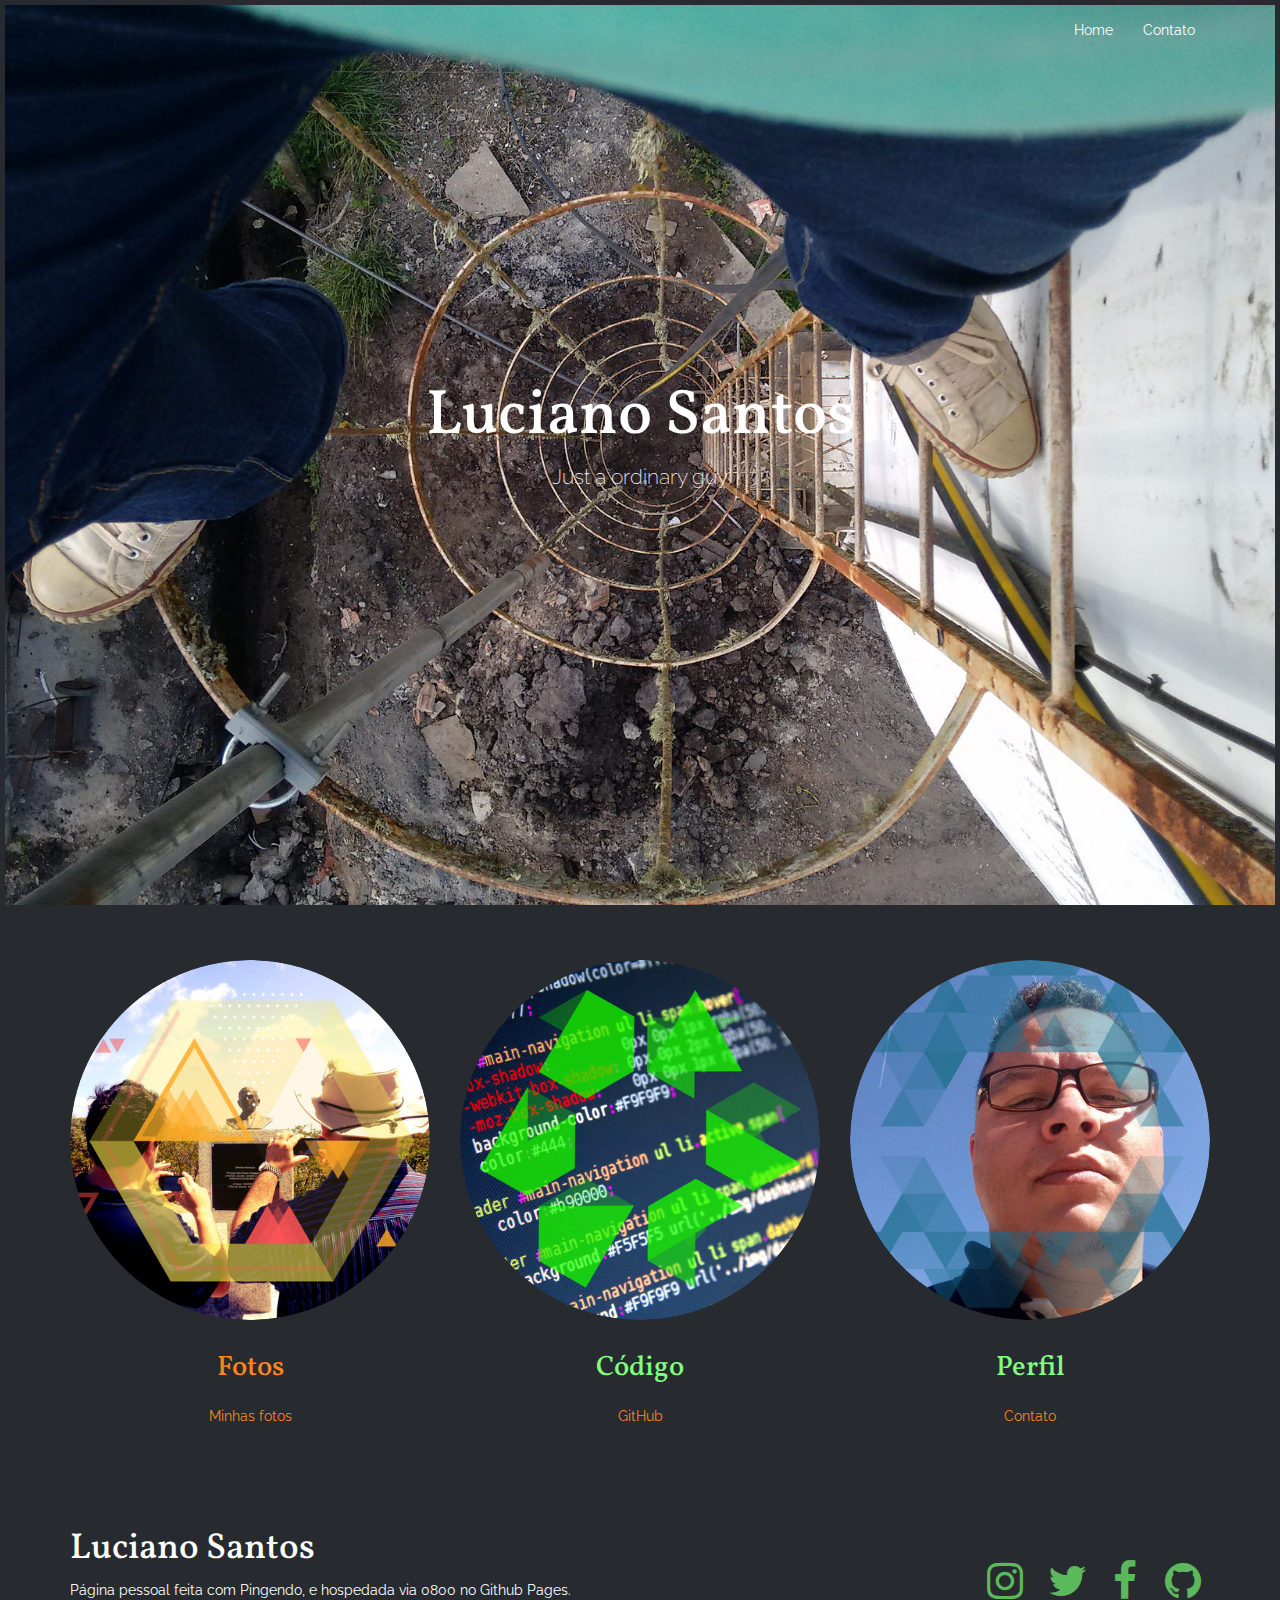
==== commit 32ee3f9e: "atualizando o Index" ====
--- a/index.html
+++ b/index.html
@@ -49,40 +49,66 @@
             <div class="container">
                 <div class="row">
                     <div class="col-md-12">
-                        <h1 class="text-center">Aqui você encontra</h1>
+                        <h1 class="text-center"></h1>
                         <p class="text-center"></p>
                     </div>
                 </div>
                 <div class="row">
                     <div class="col-md-4">
-			<a href="https://instagr.am/lucianosds">                        
+                        <a href="https://instagr.am/lucianosds">
 			<img src="imgs/photo.png" class="center-block img-circle img-responsive" id="photo"></a>
-                        <h3 class="text-center body-h1" id="h1">Fotos</h3>
-                        <p class="text-center">Minhas fotos</p>
+                        <h3 class="text-center body-h1" id="h1" contenteditable="true"><a href="#">Fotos</a></h3>
+                        <a href="https://instagr.am/lucianosds"><p class="text-center">Minhas fotos</p></a>
                     </div>
                     <div class="col-md-4">
-			<a href="https://lucianosds.github.io"> 
+                        <a href="https://lucianosds.github.io">
                         <img src="imgs/code.png" class="center-block img-circle img-responsive"></a>
                         <h3 class="text-center body-h1" id="h1">Código</h3>
-                        <p class="text-center">GitHub</p>
+                        <a href="https://lucianosds.github.io"><p class="text-center">GitHub</p></a>
                     </div>
                     <div class="col-md-4">
-                        <a href="https://about.me/luciano-santos"> 
+                        <a href="https://about.me/luciano-santos">
 			<img src="imgs/profile.png" class="center-block img-circle img-responsive"></a>
                         <h3 class="text-center body-h1" id="h1">Perfil</h3>
-                        <p class="text-center">Cartão de Contato</p>
+                        <a href="https://about.me/luciano-santos"><p class="text-center">Contato</p></a>
                     </div>
                 </div>
             </div>
         </div>
-        
         <div class="section">
-            <footer class="footer section" id="footer"> <div class="container"> <div class="row"> <div class="col-sm-6"> <h1>Luciano Santos</h1> <p>Página pessoal feita com Pingendo, e hospedada via 0800 no Github Pages.</p></div>
-	<div class="col-sm-6"> <p class="text-info text-right"> <br><br></p>
-		<div class="row"> <div class="col-md-12 hidden-lg hidden-md hidden-sm text-left"> <a href="http://instagr.am/lucianosds"><i class="fa fa-3x fa-fw fa-instagram text-inverse"></i></a> <a href="http://twitter.com/lucianosds"><i class="fa fa-3x fa-fw fa-twitter text-inverse"></i></a> <a href="http://facebook.com/lucianosds"><i class="fa fa-3x fa-fw fa-facebook text-inverse"></i></a> <a href="http://lucianosds.github.io"><i class="fa fa-3x fa-fw fa-github text-inverse"></i></a> </div></div>
-		<div class="row"> <div class="col-md-12 hidden-xs text-right"> <a href="http://instagr.am/lucianosds" class="footer"><i class="fa fa-3x fa-fw fa-instagram text-success"></i></a> <a href="http://twitter.com/lucianosds"><i class="fa fa-3x fa-fw fa-twitter text-success"></i></a> <a href="http://facebook.com/lucianosds"><i class="fa fa-3x fa-facebook fa-fw text-success"></i></a> <a href="http://lucianosds.github.io"><i class="fa fa-3x fa-fw fa-github text-success"></i></a> </div></div></div></div></div></footer>
+            <footer class="footer section" id="footer">
+                <div class="container">
+                    <div class="row">
+                        <div class="col-sm-6">
+                            <h1>Luciano Santos</h1>
+                            <p>Página pessoal feita com Pingendo, e hospedada via 0800 no Github Pages.</p>
+                        </div>
+                        <div class="col-sm-6">
+                            <p class="text-info text-right">
+                                <br>
+                                <br>
+                            </p>
+                            <div class="row">
+                                <div class="col-md-12 hidden-lg hidden-md hidden-sm text-left">
+                                    <a href="http://instagr.am/lucianosds"><i class="fa fa-3x fa-fw fa-instagram text-inverse"></i></a>
+                                    <a href="http://twitter.com/lucianosds"><i class="fa fa-3x fa-fw fa-twitter text-inverse"></i></a>
+                                    <a href="http://facebook.com/lucianosds"><i class="fa fa-3x fa-fw fa-facebook text-inverse"></i></a>
+                                    <a href="http://lucianosds.github.io"><i class="fa fa-3x fa-fw fa-github text-inverse"></i></a>
+                                </div>
+                            </div>
+                            <div class="row">
+                                <div class="col-md-12 hidden-xs text-right">
+                                    <a href="http://instagr.am/lucianosds" class="footer"><i class="fa fa-3x fa-fw fa-instagram text-success"></i></a>
+                                    <a href="http://twitter.com/lucianosds"><i class="fa fa-3x fa-fw fa-twitter text-success"></i></a>
+                                    <a href="http://facebook.com/lucianosds"><i class="fa fa-3x fa-facebook fa-fw text-success"></i></a>
+                                    <a href="http://lucianosds.github.io"><i class="fa fa-3x fa-fw fa-github text-success"></i></a>
+                                </div>
+                            </div>
+                        </div>
+                    </div>
+                </div>
+            </footer>
         </div>
-    
 
 
-</body></html>+</body></html>
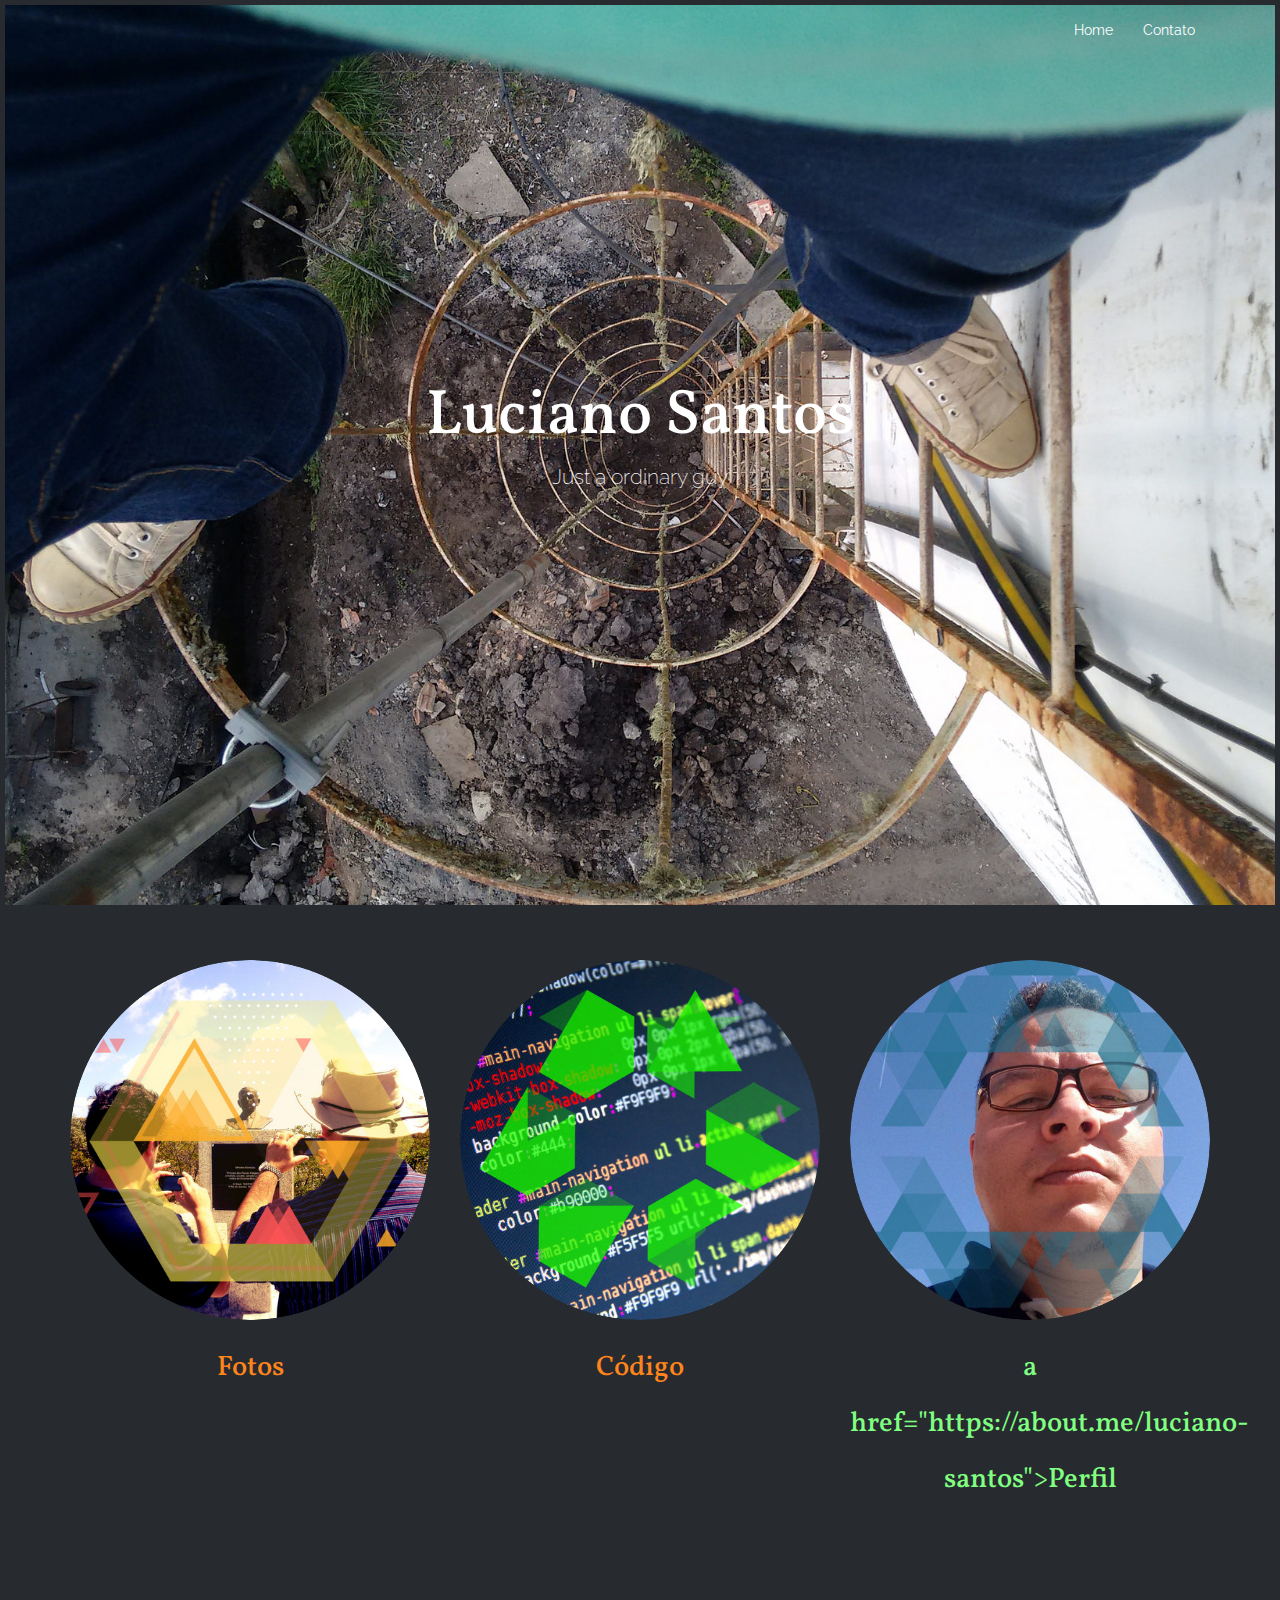
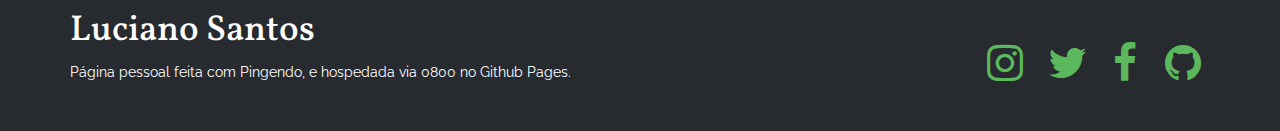
==== commit 3512d51f: "atualizando o Index novamente" ====
--- a/index.html
+++ b/index.html
@@ -57,20 +57,17 @@
                     <div class="col-md-4">
                         <a href="https://instagr.am/lucianosds">
 			<img src="imgs/photo.png" class="center-block img-circle img-responsive" id="photo"></a>
-                        <h3 class="text-center body-h1" id="h1" contenteditable="true"><a href="#">Fotos</a></h3>
-                        <a href="https://instagr.am/lucianosds"><p class="text-center">Minhas fotos</p></a>
+                        <h3 class="text-center body-h1" id="h1" contenteditable="true"><a href="https://instagr.am/lucianosds">Fotos</a></h3>
                     </div>
                     <div class="col-md-4">
                         <a href="https://lucianosds.github.io">
                         <img src="imgs/code.png" class="center-block img-circle img-responsive"></a>
-                        <h3 class="text-center body-h1" id="h1">Código</h3>
-                        <a href="https://lucianosds.github.io"><p class="text-center">GitHub</p></a>
+                        <h3 class="text-center body-h1" id="h1"><a href="https://lucianosds.github.io">Código</a></h3>
                     </div>
                     <div class="col-md-4">
                         <a href="https://about.me/luciano-santos">
 			<img src="imgs/profile.png" class="center-block img-circle img-responsive"></a>
-                        <h3 class="text-center body-h1" id="h1">Perfil</h3>
-                        <a href="https://about.me/luciano-santos"><p class="text-center">Contato</p></a>
+                        <h3 class="text-center body-h1" id="h1">a href="https://about.me/luciano-santos">Perfil</a></h3>
                     </div>
                 </div>
             </div>
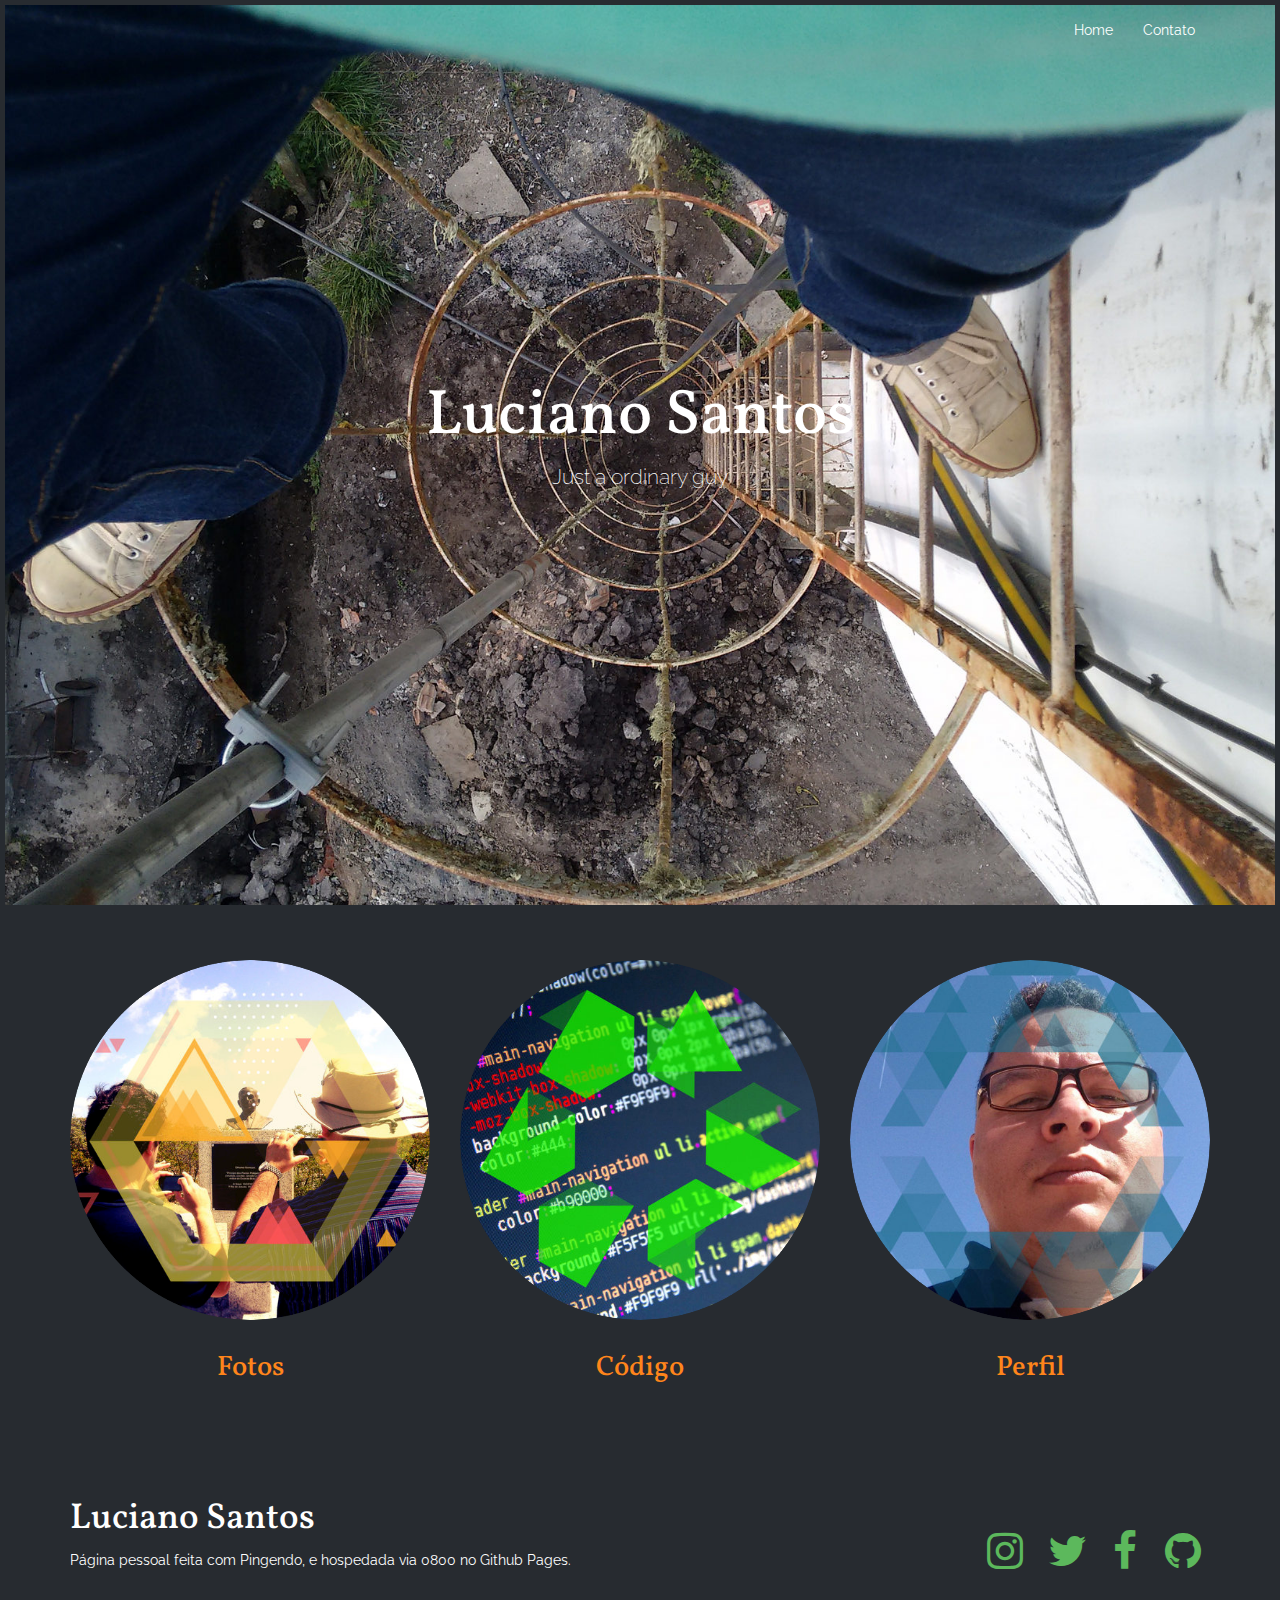
==== commit 255571a5: "atualizando o Index novamente de novo" ====
--- a/index.html
+++ b/index.html
@@ -67,7 +67,7 @@
                     <div class="col-md-4">
                         <a href="https://about.me/luciano-santos">
 			<img src="imgs/profile.png" class="center-block img-circle img-responsive"></a>
-                        <h3 class="text-center body-h1" id="h1">a href="https://about.me/luciano-santos">Perfil</a></h3>
+                        <h3 class="text-center body-h1" id="h1"><a href="https://about.me/luciano-santos">Perfil</a></h3>
                     </div>
                 </div>
             </div>
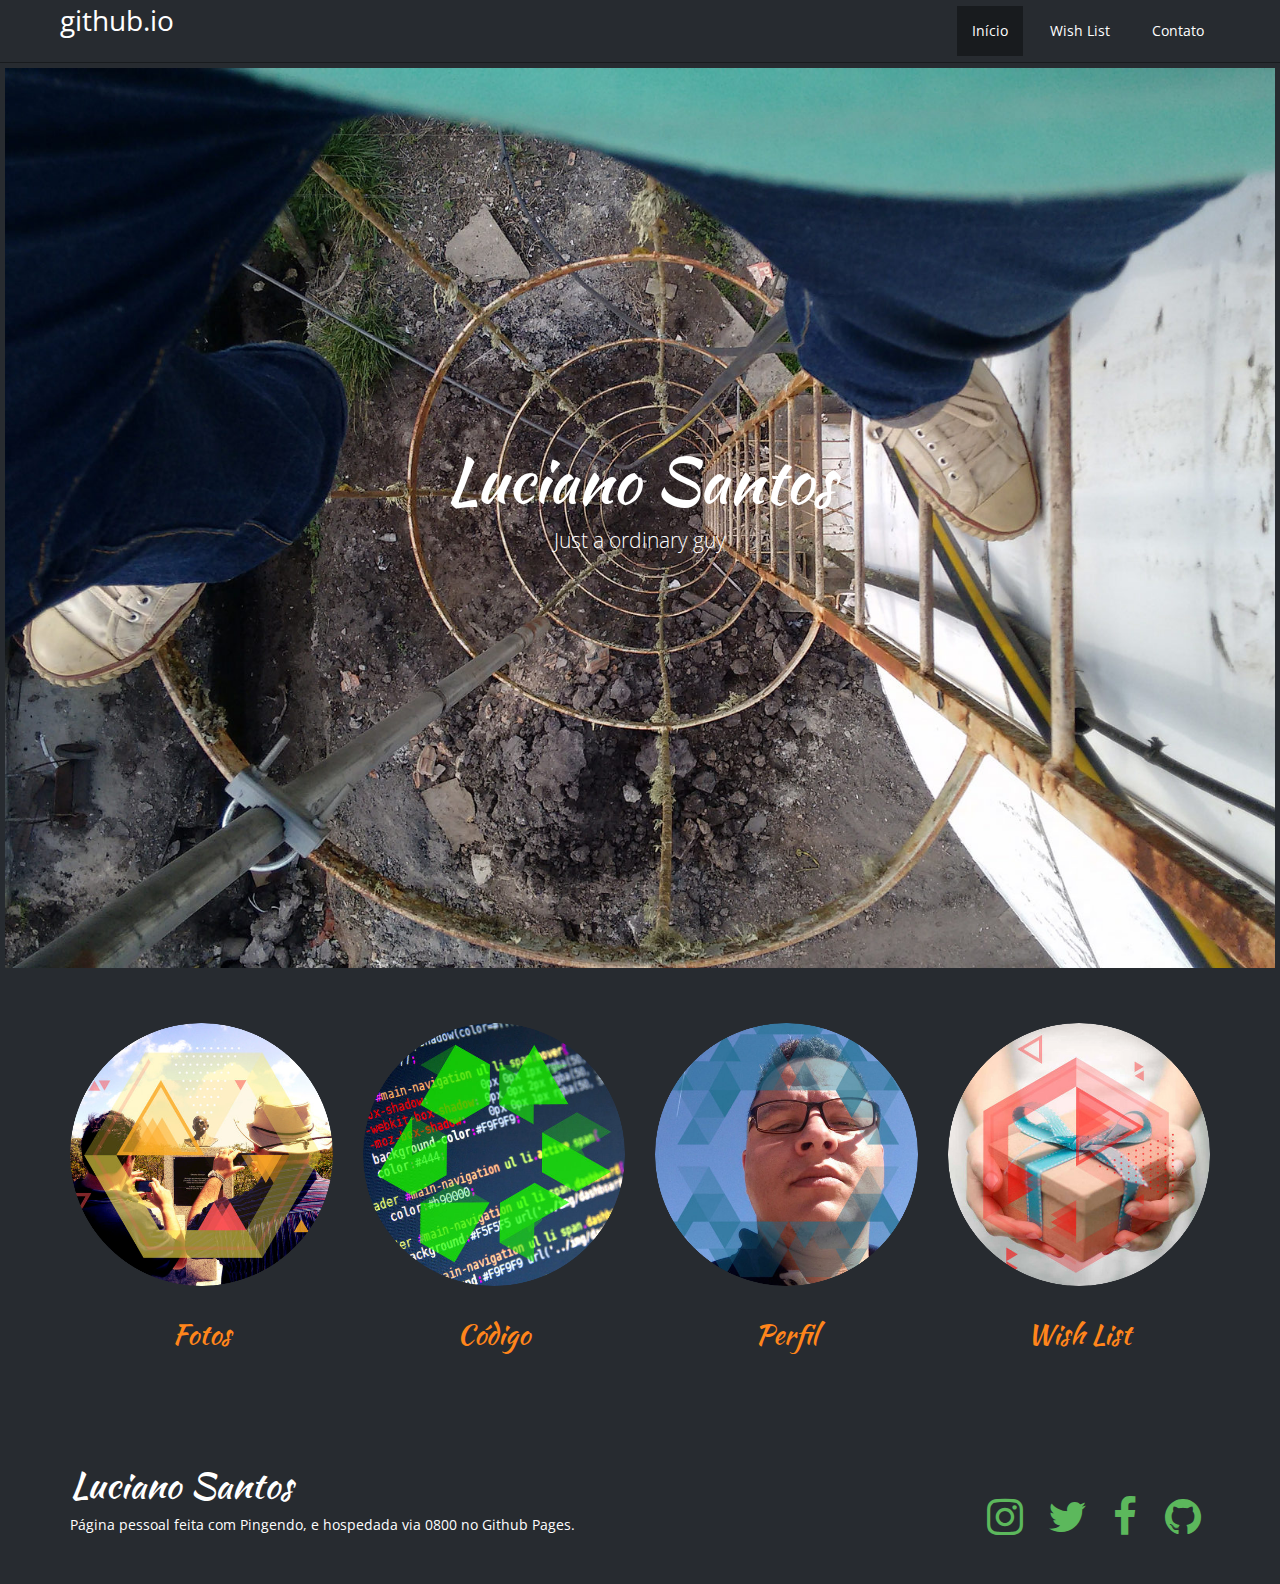
==== commit 761720ef: "criação da página wishlist, e alteração na navbar superior." ====
--- a/index.html
+++ b/index.html
@@ -1,4 +1,5 @@
 <html><head>
+        <link rel="icon" href="imgs/favicon.ico">
         <meta name="keywords" content="code;html;html5;css3;css;coding;github">
         <meta name="description" content="Minha página pessoal no github">
         <title>GItuhub Pages - Luciano Santos</title>
@@ -9,6 +10,32 @@
         <link href="http://cdnjs.cloudflare.com/ajax/libs/font-awesome/4.3.0/css/font-awesome.min.css" rel="stylesheet" type="text/css">
         <link href="main.css" rel="stylesheet" type="text/css">
     </head><body>
+        <div class="navbar navbar-default navbar-static-top">
+            <div class="container">
+                <div class="navbar-header">
+                    <button type="button" class="navbar-toggle" data-toggle="collapse" data-target="#navbar-ex-collapse">
+                        <span class="sr-only">Toggle navigation</span>
+                        <span class="icon-bar"></span>
+                        <span class="icon-bar"></span>
+                        <span class="icon-bar"></span>
+                    </button>
+                    <a class="navbar-brand head navbar-main" href="http://lucianosds.github.io">github.io</a>
+                </div>
+                <div class="collapse navbar-collapse" id="navbar-ex-collapse">
+                    <ul class="nav navbar-nav navbar-right">
+                        <li class="active head navbar">
+                            <a href="http://lucianosds.github.io">Início</a>
+                        </li>
+                        <li class="head navbar">
+                            <a href="wishlist.html">Wish List</a>
+                        </li>
+                        <li class="head navbar">
+                            <a href="http://about.me/luciano_santos">Contato</a>
+                        </li>
+                    </ul>
+                </div>
+            </div>
+        </div>
         <div class="cover head" id="head-01">
             <div class="navbar navbar-default">
                 <div class="container">
@@ -22,14 +49,7 @@
                         <a class="navbar-brand" href="#"><br></a>
                     </div>
                     <div class="collapse navbar-collapse" id="navbar-ex-collapse">
-                        <ul class="nav navbar-nav navbar-right">
-                            <li class="home-active" id="head-menu">
-                                <a href="http://lucianosds.github.io" target="_self">Home</a>
-                            </li>
-                            <li id="menu-head" class="contato">
-                                <a href="http://about.me/luciano_santos" target="_blank">Contato</a>
-                            </li>
-                        </ul>
+                        <ul class="nav navbar-nav navbar-right"></ul>
                     </div>
                 </div>
             </div>
@@ -54,20 +74,33 @@
                     </div>
                 </div>
                 <div class="row">
-                    <div class="col-md-4">
+                    <div class="col-md-3">
                         <a href="https://instagr.am/lucianosds">
 			<img src="imgs/photo.png" class="center-block img-circle img-responsive" id="photo"></a>
-                        <h3 class="text-center body-h1" id="h1" contenteditable="true"><a href="https://instagr.am/lucianosds">Fotos</a></h3>
+                        <h3 class="text-center body-h1" id="h1" contenteditable="true">
+                            <a href="https://instagr.am/lucianosds">Fotos</a>
+                        </h3>
                     </div>
-                    <div class="col-md-4">
+                    <div class="col-md-3">
                         <a href="https://lucianosds.github.io">
                         <img src="imgs/code.png" class="center-block img-circle img-responsive"></a>
-                        <h3 class="text-center body-h1" id="h1"><a href="https://lucianosds.github.io">Código</a></h3>
+                        <h3 class="text-center body-h1" id="h1">
+                            <a href="https://lucianosds.github.io">Código</a>
+                        </h3>
                     </div>
-                    <div class="col-md-4">
+                    <div class="col-md-3">
                         <a href="https://about.me/luciano-santos">
 			<img src="imgs/profile.png" class="center-block img-circle img-responsive"></a>
-                        <h3 class="text-center body-h1" id="h1"><a href="https://about.me/luciano-santos">Perfil</a></h3>
+                        <h3 class="text-center body-h1" id="h1">
+                            <a href="https://about.me/luciano-santos">Perfil</a>
+                        </h3>
+                    </div>
+                    <div class="col-md-3">
+                        <a href="wishlist.html">
+			<img src="imgs/gift.png" class="center-block img-circle img-responsive"></a>
+                        <h3 class="text-center body-h1" id="h1">
+                            <a href="wishlist.html">Wish List</a>
+                        </h3>
                     </div>
                 </div>
             </div>
@@ -106,6 +139,6 @@
                 </div>
             </footer>
         </div>
+    
 
-
-</body></html>
+</body></html>--- a/main.css
+++ b/main.css
@@ -1,4 +1,4 @@
-@import url('https://fonts.googleapis.com/css?family=Vollkorn|Raleway');
+@import url('https://fonts.googleapis.com/css?family=Kaushan Script|Open Sans');
 /*!
  * Default theme for Pingendo 
  * Homepage: http://pingendo.com  
@@ -1086,7 +1086,7 @@
   -webkit-tap-highlight-color: rgba(0, 0, 0, 0);
 }
 body {
-  font-family: Raleway;
+  font-family: "Open Sans";
   font-size: 14px;
   line-height: 1.42857143;
   color: #ffffff;
@@ -1188,7 +1188,7 @@
 .h4,
 .h5,
 .h6 {
-  font-family: Vollkorn;
+  font-family: "Kaushan Script";
   font-weight: 500;
   line-height: 1.1;
   color: inherit;
@@ -5825,7 +5825,7 @@
   position: absolute;
   z-index: 1070;
   display: block;
-  font-family: Raleway;
+  font-family: "Open Sans";
   font-size: 12px;
   font-weight: normal;
   line-height: 1.4;
@@ -5932,7 +5932,7 @@
   display: none;
   max-width: 276px;
   padding: 1px;
-  font-family: Raleway;
+  font-family: "Open Sans";
   font-size: 14px;
   font-weight: normal;
   line-height: 1.42857143;
@@ -6798,3 +6798,17 @@
   text-shadow: 2;
   line-height: 2;
 }
+.navbar {
+  font-size: 1, 25em;
+  font-weigth: bold;
+  text-shadow: 2px;
+}
+.navbar-main {
+  font-size: 2em;
+  font-weigth: bold;
+  text-shadow: 2px;
+  padding: 5px;
+}
+.body-wishlist {
+  font-size: 1em;
+}
